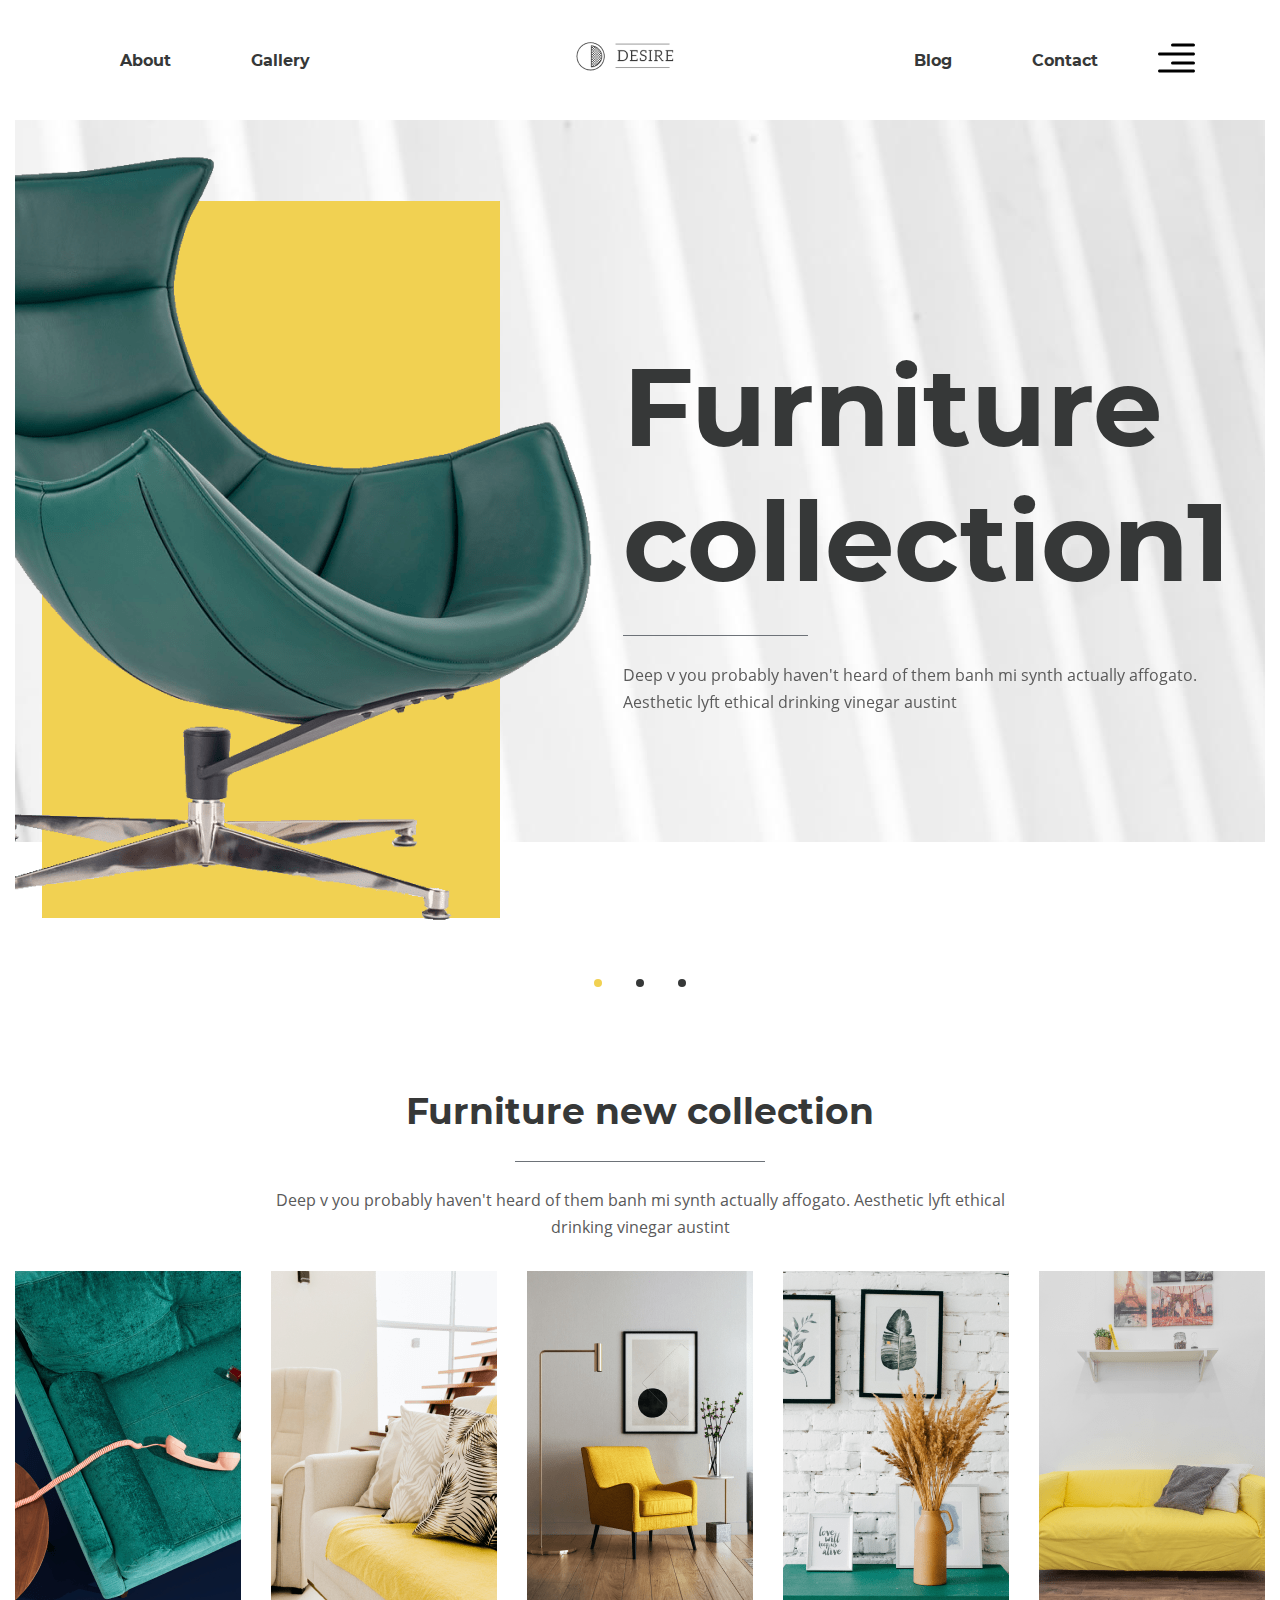
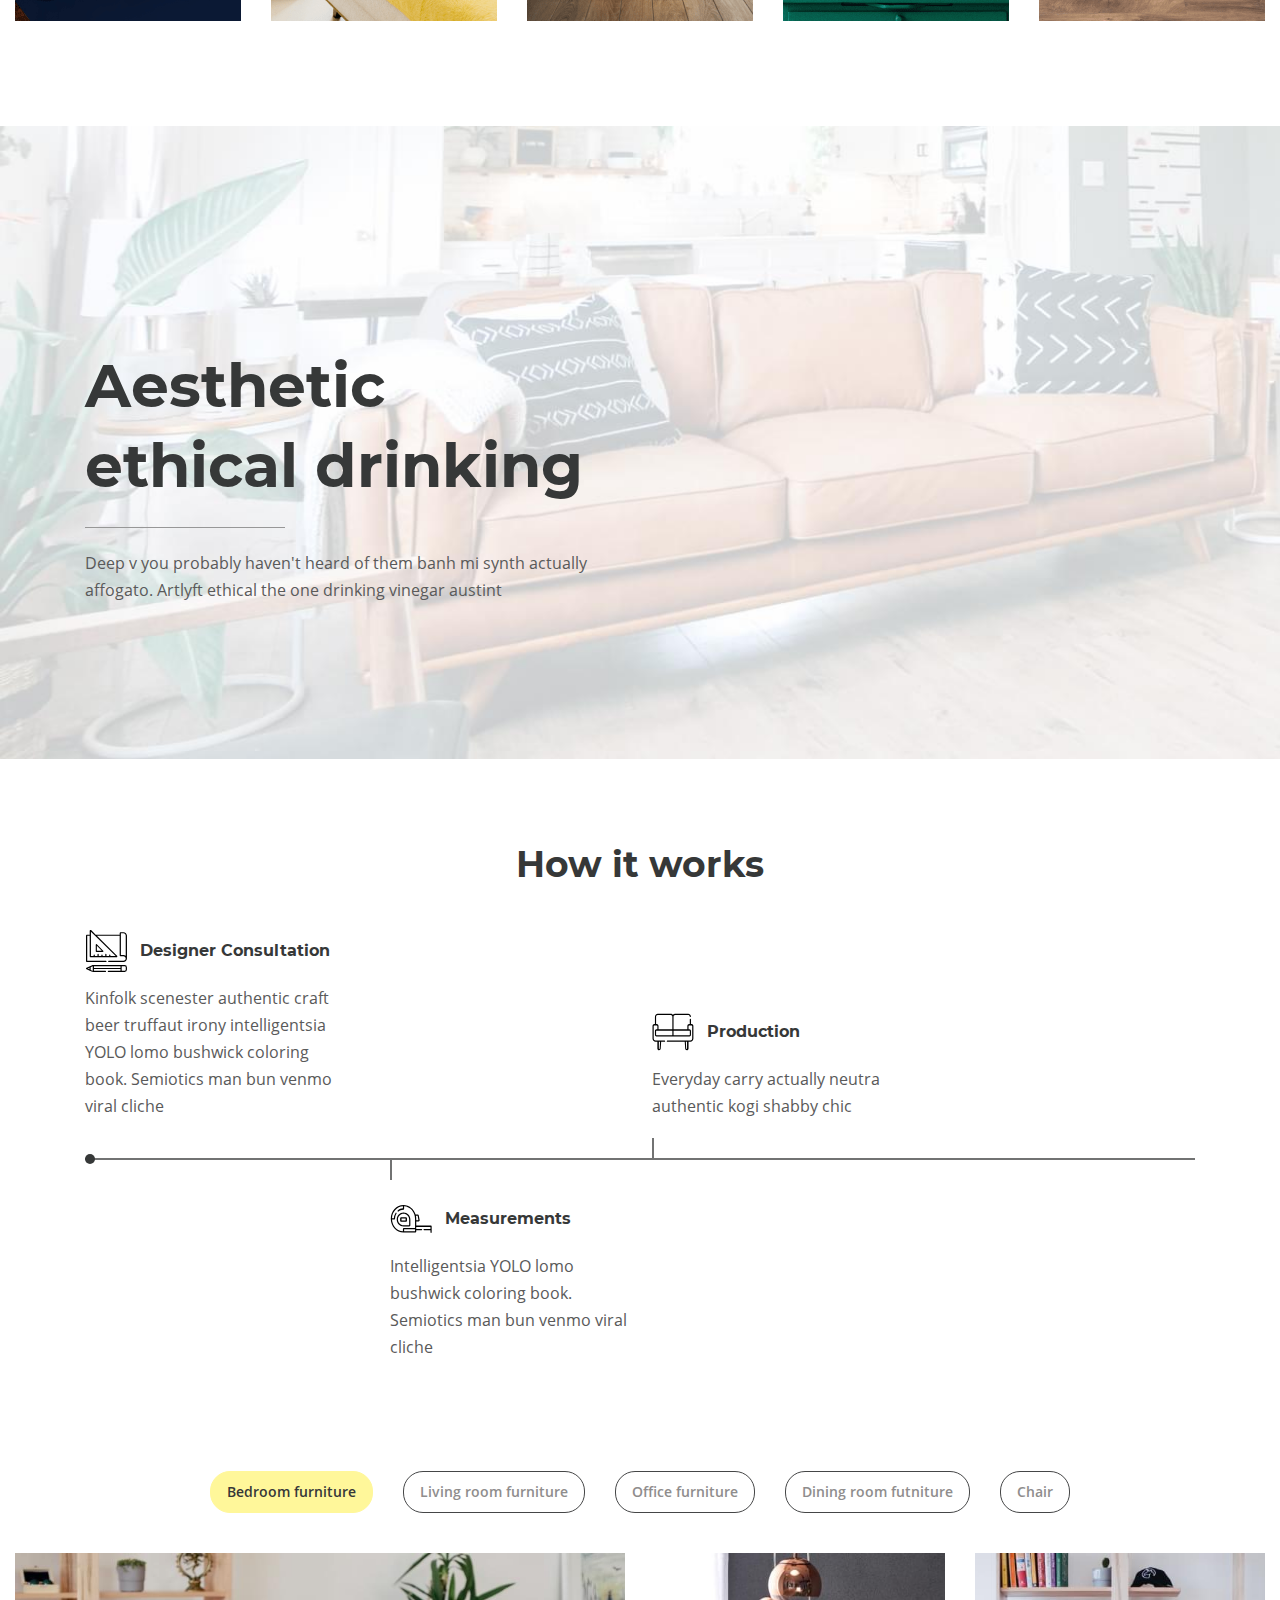
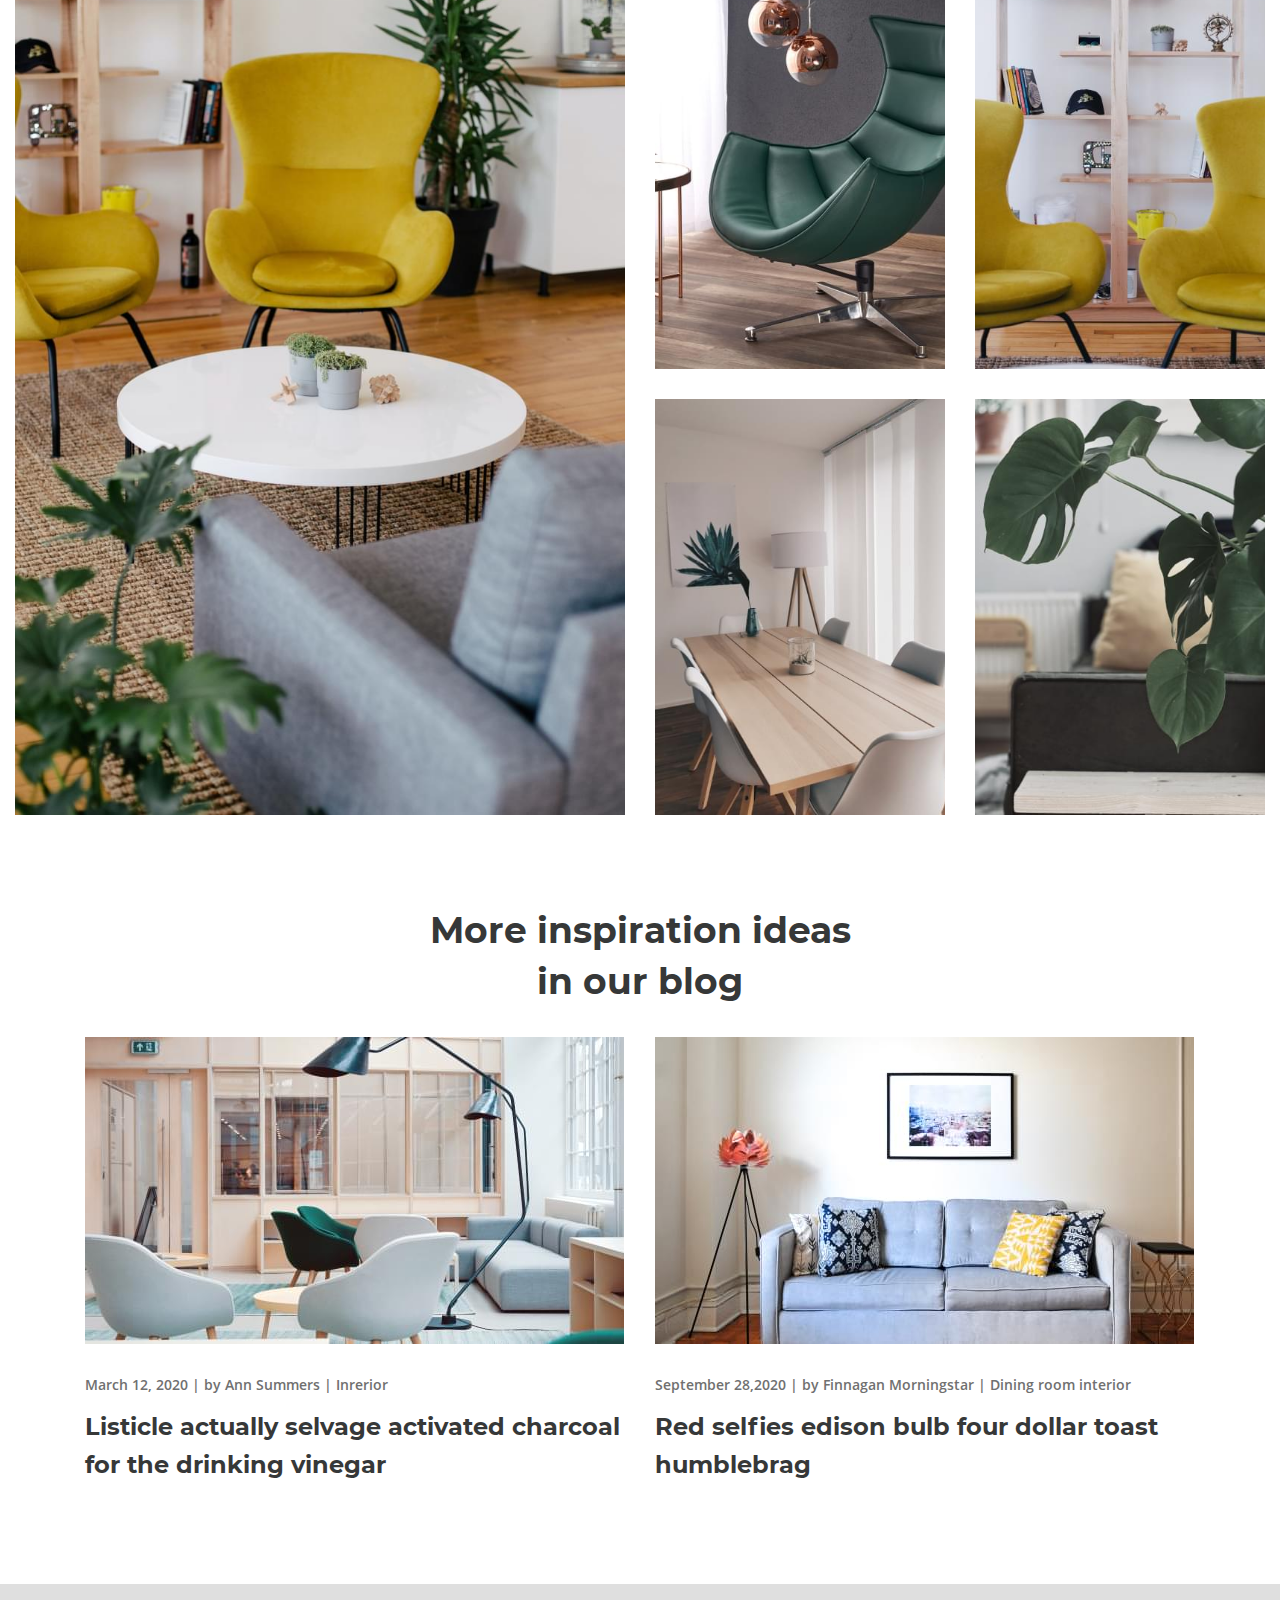
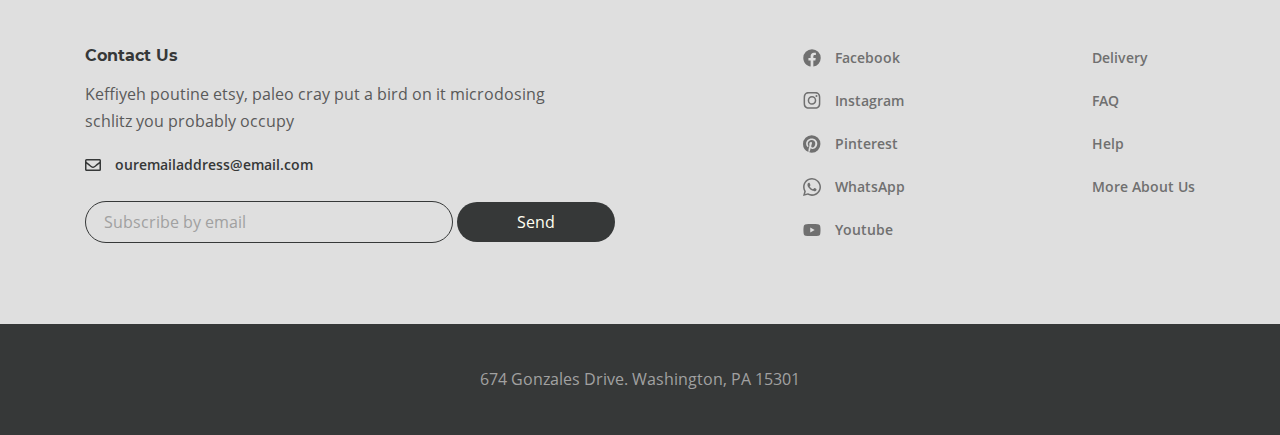
==== index.html @ 5bfe90fa "Add files via upload" ====
<!DOCTYPE html><html lang="ru"><head><meta charset="UTF-8"><meta name="viewport" content="width=device-width,initial-scale=1"><link rel="shortcut icon" href="img/favicon.ico" type="image/x-icon"><meta http-equiv="X-UA-Compatible" content="ie=edge"><meta name="theme-color" content="#111111"><title>Desire - авторская мебель</title><link rel="stylesheet" href="css/global.css"><link rel="stylesheet" href="css/vendor.css"><link rel="stylesheet" href="css/main.css"></head><body><div class="site-container"><header class="header"><div class="container header__container"><nav class="header__menu menu"><ul class="menu__list"><li class="menu__list-item"><a class="menu__list-link" data-page="about" href="/about.html">About</a></li><li class="menu__list-item"><a class="menu__list-link" data-page="gallery" href="/gallery.html">Gallery</a></li></ul></nav><a href="#" class="header__logo"><img src="img/logo.png" alt="Desire"></a><nav class="header__menu menu"><ul class="menu__list"><li class="menu__list-item"><a class="menu__list-link" data-page="blog" href="/blog.html">Blog</a></li><li class="menu__list-item"><a class="menu__list-link" data-page="contact" href="/contacts.html">Contact</a></li></ul></nav><button class="header__burger"><svg class="header__burger-icon"><use xlink:href="img/sprite.svg#burger-menu"></use></svg></button><div class="rightside-menu"><button class="rightside-menu__close"><svg class="rightside-menu__close-icon"><use xlink:href="img/sprite.svg#close"></use></svg></button><div class="rightside-menu__content"><a class="rightside-menu__logo" href="#"><img src="img/logo-big.png" alt="logo"></a><h4 class="rightside-menu__title">Furniture for life</h4><div class="rightside-menu__text">Sustainable hot chicken skateboard, dreamcatcher meggings actually squid. Slow-carb everyday carry +1 art party microdosing, put a bird on it brooklyn</div><img class="rightside-menu__img" src="img/rightside-img.jpg" alt="furniture img"></div></div></div></header><main class="main"><section class="hero"><div class="container-fluid hero__container"><div class="swiper-container hero__slider"><div class="swiper-wrapper hero__slider-wrapper"><div class="swiper-slide hero__slider-item"><img class="hero__slider-img" src="img/slider-img.png" alt="image"><div class="hero__slider-content"><h2 class="hero__slider-title">Furniture collection1</h2><p class="hero__slider-text">Deep v you probably haven't heard of them banh mi synth actually affogato. Aesthetic lyft ethical drinking vinegar austint</p></div></div><div class="swiper-slide hero__slider-item"><img class="hero__slider-img" src="img/slider-img.png" alt="image"><div class="hero__slider-content"><h2 class="hero__slider-title">Furniture collection2</h2><p class="hero__slider-text">Deep v you probably haven't heard of them banh mi synth actually affogato. Aesthetic lyft ethical drinking vinegar austint</p></div></div><div class="swiper-slide hero__slider-item"><img class="hero__slider-img" src="img/slider-img.png" alt="image"><div class="hero__slider-content"><h2 class="hero__slider-title">Furniture collection3</h2><p class="hero__slider-text">Deep v you probably haven't heard of them banh mi synth actually affogato. Aesthetic lyft ethical drinking vinegar austint</p></div></div></div><div class="swiper-pagination"></div></div></div></section><section class="collection"><div class="container-fluid collection__container"><h3 class="collection__title">Furniture new collection</h3><p class="collection__descr">Deep v you probably haven't heard of them banh mi synth actually affogato. Aesthetic lyft ethical drinking vinegar austint</p><div class="collection__feed feed"><a class="feed__item" href="#"><img class="feed__img" src="img/collection-1.png" alt=""><div class="feed__info"><h6 class="feed__info-title">Truffaut literally trust</h6><div class="feed__info-text">Living room furntiture | Chair</div></div></a><a class="feed__item" href="#"><img class="feed__img" src="img/collection-2.png" alt=""><div class="feed__info"><h6 class="feed__info-title">Truffaut literally trust</h6><div class="feed__info-text">Living room furntiture | Chair</div></div></a><a class="feed__item" href="#"><img class="feed__img" src="img/collection-3.png" alt=""><div class="feed__info"><h6 class="feed__info-title">Truffaut literally trust</h6><div class="feed__info-text">Living room furntiture | Chair</div></div></a><a class="feed__item" href="#"><img class="feed__img" src="img/collection-4.png" alt=""><div class="feed__info"><h6 class="feed__info-title">Truffaut literally trust</h6><div class="feed__info-text">Living room furntiture | Chair</div></div></a><a class="feed__item" href="#"><img class="feed__img" src="img/collection-5.png" alt=""><div class="feed__info"><h6 class="feed__info-title">Truffaut literally trust</h6><div class="feed__info-text">Living room furntiture | Chair</div></div></a></div></div></section><section class="cta"><div class="container cta-container"><h2 class="cta__title">Aesthetic ethical&nbsp;drinking</h2><p class="cta__text">Deep v you probably haven't heard of them banh mi synth actually affogato. Artlyft ethical the one drinking vinegar austint</p></div></section><section class="timeline"><div class="container timeline__container"><h3 class="timeline__title">How it works</h3><div class="timeline__items"><div class="timeline__items-box"><div class="timeline__item timeline__item--consultation"><svg class="timeline__item-icon"><use xlink:href="img/sprite.svg#timeline-icon-1"></use></svg><h6 class="timeline__item-title">Designer Consultation</h6><p class="timeline__item-text">Kinfolk scenester authentic craft beer truffaut irony intelligentsia YOLO lomo bushwick coloring book. Semiotics man bun venmo viral cliche</p></div><div class="timeline__item timeline__item--production"><svg class="timeline__item-icon"><use xlink:href="img/sprite.svg#timeline-icon-2"></use></svg><h6 class="timeline__item-title">Production</h6><p class="timeline__item-text">Everyday carry actually neutra authentic kogi shabby chic</p></div></div><div class="timeline__item timeline__item--measurements"><svg class="timeline__item-icon"><use xlink:href="img/sprite.svg#timeline-icon-3"></use></svg><h6 class="timeline__item-title">Measurements</h6><p class="timeline__item-text">Intelligentsia YOLO lomo bushwick coloring book. Semiotics man bun venmo viral cliche</p></div></div></div></section><div class="gallery"><div class="container-fluid gallery__container"><div class="gallery__buttons"><button class="gallery__button" data-filter=".category-bedroom">Bedroom furniture</button> <button class="gallery__button" data-filter=".category-living">Living room furniture</button> <button class="gallery__button" data-filter=".category-office">Office furniture</button> <button class="gallery__button" data-filter=".category-dining">Dining room futniture</button> <button class="gallery__button" data-filter=".category-chair">Chair</button></div><div class="gallery__wrapper"><div class="gallery__category mix category-bedroom"><a href="#" class="gallery__item"><img src="img/gallery1.jpg" alt=""> </a><a href="#" class="gallery__item"><img src="img/gallery2.jpg" alt=""> </a><a href="#" class="gallery__item"><img src="img/gallery3.jpg" alt=""> </a><a href="#" class="gallery__item"><img src="img/gallery4.jpg" alt=""> </a><a href="#" class="gallery__item"><img src="img/gallery5.jpg" alt=""></a></div><div class="gallery__category mix category-living"><a href="#" class="gallery__item"><img src="img/gallery1.jpg" alt=""> </a><a href="#" class="gallery__item"><img src="img/gallery2.jpg" alt=""> </a><a href="#" class="gallery__item"><img src="img/gallery3.jpg" alt=""> </a><a href="#" class="gallery__item"><img src="img/gallery4.jpg" alt=""> </a><a href="#" class="gallery__item"><img src="img/gallery5.jpg" alt=""></a></div><div class="gallery__category mix category-office"><a href="#" class="gallery__item"><img src="img/gallery1.jpg" alt=""> </a><a href="#" class="gallery__item"><img src="img/gallery2.jpg" alt=""> </a><a href="#" class="gallery__item"><img src="img/gallery3.jpg" alt=""> </a><a href="#" class="gallery__item"><img src="img/gallery4.jpg" alt=""> </a><a href="#" class="gallery__item"><img src="img/gallery5.jpg" alt=""></a></div><div class="gallery__category mix category-dining"><a href="#" class="gallery__item"><img src="img/gallery1.jpg" alt=""> </a><a href="#" class="gallery__item"><img src="img/gallery2.jpg" alt=""> </a><a href="#" class="gallery__item"><img src="img/gallery3.jpg" alt=""> </a><a href="#" class="gallery__item"><img src="img/gallery4.jpg" alt=""> </a><a href="#" class="gallery__item"><img src="img/gallery5.jpg" alt=""></a></div><div class="gallery__category mix category-chair"><a href="#" class="gallery__item"><img src="img/gallery1.jpg" alt=""> </a><a href="#" class="gallery__item"><img src="img/gallery2.jpg" alt=""> </a><a href="#" class="gallery__item"><img src="img/gallery3.jpg" alt=""> </a><a href="#" class="gallery__item"><img src="img/gallery4.jpg" alt=""> </a><a href="#" class="gallery__item"><img src="img/gallery5.jpg" alt=""></a></div></div></div></div><section class="mini-blog"><div class="container mini-blog__container"><h3 class="mini-blog__title">More inspiration ideas in our blog</h3><div class="mini-blog__items"><div class="mini-blog__item"><a class="mini-blog__img-link" href="#"><img class="mini-blog__img" src="img/blog-1.jpg" alt="blog img"></a><div class="mini-blog__links"><span class="mini-blog__date">March 12, 2020</span> | <a href="#" class="mini-blog__author">by Ann Summers</a> | <a href="#" class="mini-blog__theme">Inrerior</a></div><a href="" class="mini-blog__item-link"><h4 class="mini-blog__item-title">Listicle actually selvage activated charcoal for the drinking vinegar</h4></a></div><div class="mini-blog__item"><a class="mini-blog__img-link" href="#"><img class="mini-blog__img" src="img/blog-2.jpg" alt="blog img"></a><div class="mini-blog__links"><span class="mini-blog__date">September 28,2020</span> | <a href="#" class="mini-blog__author">by Finnagan Morningstar</a> | <a href="#" class="mini-blog__theme">Dining room interior</a></div><a href="" class="mini-blog__item-link"><h4 class="mini-blog__item-title">Red selfies edison bulb four dollar toast humblebrag</h4></a></div></div></div></section></main><footer class="footer"><div class="container footer__container"><div class="footer__content"><div class="footer__info"><h6 class="footer__info-title">Contact Us</h6><div class="footer__info-text">Keffiyeh poutine etsy, paleo cray put a bird on it microdosing schlitz you probably occupy</div><a class="footer__info-email" href="mailto:ouremailaddress@email.com"><svg class="footer__info-email-icon"><use xlink:href="img/sprite.svg#email-icon"></use></svg> ouremailaddress@email.com</a><form class="footer__form"><input class="footer__form-input" type="email" placeholder="Subscribe by email"> <button class="footer__form-button" type="submit">Send</button></form></div><ul class="footer__social"><li class="footer__social-item"><svg class="footer__social-icon"><use xlink:href="img/sprite.svg#facebook-icon"></use></svg> <a class="footer__social-link" href="#">Facebook</a></li><li class="footer__social-item"><svg class="footer__social-icon"><use xlink:href="img/sprite.svg#instagram-icon"></use></svg> <a class="footer__social-link" href="#">Instagram</a></li><li class="footer__social-item"><svg class="footer__social-icon"><use xlink:href="img/sprite.svg#pinterest-icon"></use></svg> <a class="footer__social-link" href="#">Pinterest</a></li><li class="footer__social-item"><svg class="footer__social-icon"><use xlink:href="img/sprite.svg#whatsapp-icon"></use></svg> <a class="footer__social-link" href="#">WhatsApp</a></li><li class="footer__social-item"><svg class="footer__social-icon"><use xlink:href="img/sprite.svg#youtube-icon"></use></svg> <a class="footer__social-link" href="#">Youtube</a></li></ul><nav class="footer__menu"><ul class="footer__menu-list"><li class="footer__menu-item"><a class="footer__menu-link" href="#">Delivery</a></li><li class="footer__menu-item"><a class="footer__menu-link" href="#">FAQ</a></li><li class="footer__menu-item"><a class="footer__menu-link" href="#">Help</a></li><li class="footer__menu-item"><a class="footer__menu-link" href="#">More About Us</a></li></ul></nav></div></div><div class="footer__copyright">674 Gonzales Drive. Washington, PA 15301</div></footer><div class="modal"><div class="modal__container" role="dialog" aria-modal="true" data-graph-target="first"><button class="btn-reset modal__close" aria-label="Закрыть модальное окно"></button><div class="modal-content"><iframe class="modal-video" width="100%" height="500" src="" title="YouTube video player" frameborder="0" allow="accelerometer; autoplay; clipboard-write; encrypted-media; gyroscope; picture-in-picture" allowfullscreen></iframe></div></div></div></div><script src="js/vendor.js"></script><script src="js/main.js"></script></body></html>
---- css/global.css ----
:root{--color-black:#000;--color-white:#fff;--color-gray:#707070;--color-monsoon:#8f8d8d;--color-heading:#363838;--color-text:#5a5a5a;--color-accent:#f1d152;--color-witch-haze:#fff79a;--color-alto:#dfdfdf80;--font-family-title:"Montserrat",sans-serif;--font-family-main:"OpenSans",sans-serif;--font-title:700 36px/51px var(--font-family-title);--font-semi-title:700 24px/38px var(--font-family-title);--font-small-label:700 16px/23px var(--font-family-title);--font-paragraph:400 16px/27px var(--font-family-main);--font-small:600 14px/28px var(--font-family-main);--font-collection:700 20px var(--font-family-title)}.custom-checkbox__field:checked+.custom-checkbox__content::after{opacity:1}.custom-checkbox__field:focus+.custom-checkbox__content::before{outline:red solid 2px;outline-offset:2px}.custom-checkbox__field:disabled+.custom-checkbox__content{opacity:.4;pointer-events:none}@font-face{src:url(../fonts/MontserratBold.woff2) format("woff2");font-family:Montserrat;font-weight:700;font-style:normal;font-display:swap}@font-face{src:url(../fonts/OpenSansRegular.woff2) format("woff2");font-family:OpenSans;font-weight:400;font-style:normal;font-display:swap}@font-face{src:url(../fonts/OpenSansSemiBold.woff2) format("woff2");font-family:OpenSans;font-weight:600;font-style:normal;font-display:swap}html{box-sizing:border-box}*,::after,::before{box-sizing:inherit}body{margin:0;font-family:OpenSans,sans-serif;font-weight:400;font-size:16px;line-height:27px;color:var(--color-text);background-color:var(--color-white)}img{max-width:100%}a{text-decoration:none}p{margin:0}ul{list-style:none;margin:0;padding:0}.is-outer{position:relative!important;left:-9999px!important}.site-container{overflow:hidden}.is-hidden{display:none!important}.for-mobile{display:none}@media (max-width:768px){.for-mobile{display:block}}.error{border:2px solid #ff4019!important}.btn-reset{border:none;background:0 0;cursor:pointer}.container{margin:0 auto;padding:0 15px;max-width:1140px}.container-fluid{margin:0 auto;padding:0 15px;max-width:1920px}.js-focus-visible :focus:not(.focus-visible){outline:0}
---- css/main.css ----
.header__container{display:flex;align-items:center;justify-content:space-between;height:120px}.header__logo{margin:0 auto}.header__burger{border:none;padding:0;background-color:transparent;cursor:pointer}.header__burger-icon{width:37px;height:30px}.menu{padding-right:60px;padding-left:35px}.menu__list{display:flex;font:var(--font-small-label);color:var(--color-heading)}.menu__list-link{position:relative;color:inherit;transition:color .5s}.menu__list-link:hover{color:var(--color-accent)}.menu__list-link--active{padding-bottom:6px}.menu__list-link--active::after{content:"";position:absolute;left:0;bottom:0;border-radius:1px;width:100%;height:2px;background-color:var(--color-heading)}.menu__list-item+.menu__list-item{padding-left:80px}.hero__slider-item{display:flex;align-items:center;justify-content:center}.hero__slider-title{position:relative;margin:0 0 26px;padding-bottom:26px;font:700 110px/135px var(--font-family-title);color:var(--color-heading)}.hero__slider-title::after{content:"";position:absolute;left:0;bottom:0;width:185px;height:1px;background-color:#6d7278}.hero__slider-img{margin-left:-15%}.hero__slider-text{margin:0;font:var(--font-paragraph);color:var(--color-text)}.hero__slider-content{margin-left:25px;max-width:575px}.hero__slider-wrapper{position:relative;padding-bottom:70px}.hero__slider-wrapper::after{content:"";position:absolute;top:0;z-index:-1;width:100%;height:722px;background-image:url(../img/main-slider-bg.jpg)}.hero__slider-bullets{width:8px;height:8px;background:var(--color-heading);opacity:1}.hero__slider-bullets:not(:last-child){margin-right:30px!important}.swiper-pagination-bullet-active{background:var(--color-accent)}.collection{padding:45px 0 105px;text-align:center}.collection__title{position:relative;margin-bottom:25px;padding-bottom:25px;font:var(--font-title);color:var(--color-heading)}.collection__title::after{content:"";position:absolute;left:0;right:0;bottom:0;margin:0 auto;width:250px;height:1px;background-color:#6d7278}.collection__descr{margin:0 auto 30px;max-width:730px;color:var(--color-text)}.cta{padding:170px 0 155px;min-height:600px;background-image:url(../img/cta-bg.jpg);background-size:cover;background-repeat:no-repeat}.cta__title{position:relative;margin-bottom:22px;padding-bottom:22px;max-width:540px;font:700 60px/80px var(--font-family-title);color:var(--color-heading)}.cta__title::after{content:"";position:absolute;left:0;right:0;bottom:0;margin:0;width:200px;height:1px;background-color:#979797}.cta__text{max-width:540px;color:var(--color-text)}.timeline{padding:80px 0 30px}.timeline__title{margin:0 0 40px;font:var(--font-title);text-align:center;color:var(--color-heading)}.timeline__items-box{position:relative;display:flex;align-items:flex-end;border-bottom:2px solid rgba(54,56,56,.7)}.timeline__items-box::before{content:"";position:absolute;left:0;bottom:-6px;border-radius:50%;width:10px;height:10px;background-color:var(--color-heading)}.timeline__item-icon{margin-right:13px;width:42px;height:42px}.timeline__item{position:relative;display:flex;flex-wrap:wrap;align-items:center;max-width:250px}.timeline__item--production{margin-left:317px}.timeline__item--production::after{content:"";position:absolute;left:0;bottom:0;width:2px;height:20px;background-color:rgba(54,56,56,.7)}.timeline__item--consultation,.timeline__item--production{padding-bottom:38px}.timeline__item--measurements{margin-left:305px;padding-top:38px}.timeline__item--measurements::before{content:"";position:absolute;left:0;top:0;width:2px;height:20px;background-color:rgba(54,56,56,.7)}.timeline__item-title{margin:0;font:var(--font-small-label);color:var(--color-heading)}.timeline__item-text{margin:13px 0 0}.gallery{padding:80px 0 90px}.gallery__buttons{margin-bottom:40px;text-align:center}.gallery__button{margin:0 13px;border:1px solid #454647;border-radius:20px;padding:6px 16px;font:var(--font-small);color:var(--color-monsoon);background-color:transparent;cursor:pointer}.gallery__category{display:grid;grid-template-columns:repeat(4,1fr);grid-template-rows:repeat(2,1fr);gap:30px}.gallery__item img{display:block;width:100%;height:100%;max-height:1150px;-o-object-fit:cover;object-fit:cover}.gallery__category .gallery__item:first-child{grid-column:span 2;grid-row:span 2}.mixitup-control-active{border-color:var(--color-witch-haze);color:var(--color-heading);background-color:var(--color-witch-haze)}.mini-blog{padding-bottom:100px}.mini-blog__title{margin:0 auto 30px;max-width:430px;font:var(--font-title);text-align:center;color:var(--color-heading)}.mini-blog__items{display:grid;grid-template-columns:1fr 1fr;gap:30px}.mini-blog__img-link{display:inline-block;margin-bottom:19px}.mini-blog__links{margin-bottom:9px;font:var(--font-small);color:var(--color-gray)}.mini-blog__item-title{margin:0;font:var(--font-semi-title);color:var(--color-heading)}.mini-blog__author,.mini-blog__date,.mini-blog__theme{color:inherit}.footer{background-color:#dfdfdf}.footer__info{max-width:540px}.footer__info-title{margin:0 0 14px;font:var(--font-small-label);color:var(--color-heading)}.footer__info-text{margin-bottom:16px;max-width:475px;font:var(--font-paragraph);color:var(--color-text)}.footer__info-email{display:flex;align-items:center;margin-bottom:22px;font:var(--font-small);color:var(--color-heading)}.footer__info-email-icon{margin-right:14px;width:16px;height:16px}.footer__form-input{border:1px solid var(--color-heading);border-radius:21px;padding:6px 10px 6px 18px;width:368px;line-height:28px;background-color:transparent}.footer__form-input::-moz-placeholder{font:var(--font-paragraph);color:#a1a1a1}.footer__form-input:-ms-input-placeholder{font:var(--font-paragraph);color:#a1a1a1}.footer__form-input::placeholder{font:var(--font-paragraph);color:#a1a1a1}.footer__form-button{border:none;border-radius:21px;padding:6px 60px;line-height:28px;color:ivory;background-color:var(--color-heading);cursor:pointer}.footer__menu-list,.footer__social{margin:0}.footer__social-item{display:flex;align-items:center}.footer__social-item:not(:last-child){margin-bottom:15px}.footer__social-icon{margin-right:14px;width:18px;height:18px}.footer__social-link{font:var(--font-small);color:var(--color-gray);transition:color .5s}.footer__social-link:hover{color:var(--color-accent)}.footer__menu-item{margin-bottom:15px}.footer__menu-link{font:var(--font-small);color:var(--color-gray);transition:color .5s}.footer__menu-link:hover{color:var(--color-accent)}.footer__content{display:flex;justify-content:space-between;padding:60px 0 80px}.footer__copyright{display:flex;align-items:center;justify-content:center;padding:42px 15px;font:var(--font-paragraph);color:#a1a1a1;background-color:var(--color-heading)}.rightside-menu{--animation-duration:800ms;position:absolute;right:0;top:0;bottom:0;z-index:5;display:none;padding:40px;width:100%;height:100vh;max-width:694px;background-color:var(--color-white);opacity:0;transform:translateX(100%)}.rightside-menu__close{margin-bottom:60px;border:none;padding:0;background-color:transparent;cursor:pointer}.rightside-menu__close-icon{width:26px;height:26px}.rightside-menu__content{display:flex;flex-direction:column;align-items:center;margin:0 auto;max-width:485px}.rightside-menu__logo{margin-bottom:40px}.rightside-menu__title{position:relative;margin:0 0 17px;padding-bottom:17px;font:var(--font-title);color:var(--color-heading)}.rightside-menu__title::after{content:"";position:absolute;left:0;right:0;bottom:0;margin:0 auto;height:1px;max-width:252px;background-color:#6d7278}.rightside-menu__text{margin-bottom:75px}.rightside-menu__img{max-width:485px}.rightside-menu--active{display:block;-webkit-animation:fadeIn var(--animation-duration) ease-in-out forwards;animation:fadeIn var(--animation-duration) ease-in-out forwards}.rightside-menu--fadeOut{-webkit-animation:fadeOut var(--animation-duration) ease-out;animation:fadeOut var(--animation-duration) ease-out}@-webkit-keyframes fadeIn{0%{opacity:0;transform:translateX(100%)}100%{opacity:1;transform:translateX(0)}}@keyframes fadeIn{0%{opacity:0;transform:translateX(100%)}100%{opacity:1;transform:translateX(0)}}@-webkit-keyframes fadeOut{0%{opacity:1;transform:translateX(0)}100%{opacity:0;transform:translateX(100%)}}@keyframes fadeOut{0%{opacity:1;transform:translateX(0)}100%{opacity:0;transform:translateX(100%)}}.feed{display:grid;grid-template-columns:repeat(5,1fr);gap:30px}.feed__item{position:relative}.feed__item:hover .feed__info{opacity:1}.feed__img{display:block;min-height:350px;-o-object-fit:cover;object-fit:cover}.feed__info{position:absolute;left:0;right:0;top:0;bottom:0;display:flex;flex-direction:column;align-items:center;justify-content:center;padding:10px;background-color:rgba(255,255,255,.7);opacity:0;transition:opacity .5s}.feed__info-title{position:relative;margin-bottom:19px;padding-bottom:19px;font:var(--font-collection);color:var(--color-heading)}.feed__info-title::after{content:"";position:absolute;left:0;right:0;bottom:0;margin:0 auto;width:200px;height:1px;background-color:#6d7278}.feed__info-text{font:var(--font-small);color:var(--color-gray)}.breadcrumbs{position:relative;padding:13px 14px;background-color:var(--color-alto)}.breadcrumbs__link{font:var(--font-small);color:var(--color-text)}.breadcrumbs__list{display:flex;margin:0}.breadcrumbs__list-item:not(:last-child)::after{content:"/";margin-right:4px;margin-left:-4px}.about__prev{margin-top:-53px;padding:160px 0;text-align:center;background-image:url(../img/about-bg.jpg);background-position:top center;background-size:cover;background-repeat:no-repeat}.about__prev-title{margin:0;font:700 60px/80px var(--font-family-title);color:var(--color-heading)}.about__content{padding:130px 0 40px}.about__title{position:relative;margin:0 0 22px;padding-bottom:22px;max-width:830px;font:var(--font-title);color:var(--color-heading)}.about__title::after{content:"";position:absolute;left:0;bottom:0;width:200px;height:1px;background-color:#6d7278}.about__text{padding-left:284px}.about__text p{margin:0 0 30px}.about__popup{display:flex;align-items:center;justify-content:center;min-height:414px;background-image:url(../img/popup-bg.jpg);background-position:top center;background-size:cover;background-repeat:no-repeat}.about__popup-play{border:none;padding:10px;background:0 0;cursor:pointer}.about__popup-btn{pointer-events:none}.partners{padding:16px 0 60px}.partners__items{display:grid;align-items:center;justify-items:center;grid-template-columns:repeat(5,1fr)}.about__collection{padding-bottom:70px}.progress{position:relative;padding-top:100px}.progress::after{content:"";position:absolute;left:0;right:0;bottom:0;z-index:-1;height:414px;background-image:url(../img/progress-bg.jpg)}.progress__inner{display:flex;align-items:center;justify-content:center;padding-bottom:45px}.progress__content{max-width:825px}.progress__image{margin-right:78px;margin-left:-230px}.progress__title{position:relative;margin:0 0 24px;padding-bottom:16px;font:var(--font-title);color:var(--color-heading)}.progress__title::after{content:"";position:absolute;left:0;bottom:0;width:200px;height:2px;background-color:#6d7278}.progress__text{margin:0 0 30px}.progress__item{margin-bottom:33px;font:var(--font-small-label);color:var(--color-heading)}.progress__item-content{display:flex;justify-content:space-between;border-bottom:2px solid #fff;border-radius:4px;padding-bottom:14px}.progress__line{margin-top:-2px;border-radius:4px;height:2px;background-color:var(--color-heading)}.gallery.gallery-page .gallery__item img{max-height:1163px}.gallery.gallery-page .gallery__item:nth-child(8){grid-column:span 2;grid-row:span 2}.map{margin-top:-53px;margin-bottom:50px}.contact{padding-bottom:100px}.contact__title{position:relative;margin-bottom:40px;padding-bottom:35px;font:var(--font-title);color:var(--color-heading)}.contact__title::after{content:"";position:absolute;left:0;bottom:0;width:200px;height:2px;background-color:#6d7278}.contact__wrapper{padding-left:284px}.contact__social{display:flex;margin-bottom:19px}.contact__social-item{margin-right:36px}.contact__social-icon{width:28px;height:18px}.contact__text{margin-bottom:10px;color:#a1a1a1}.contact__email{display:flex;align-items:center;margin-bottom:24px;font:var(--font-small);color:var(--color-heading)}.contact__email-icon{margin-right:14px;width:16px;height:16px}.contact__form{display:flex;flex-wrap:wrap;justify-content:space-between}.contact__form-input{margin-bottom:13px;border:1px solid #dfdfdf;border-radius:20px;padding:6px 17px;width:48%}.contact__form-input::-moz-placeholder{font:var(--font-paragraph);color:#a1a1a1}.contact__form-input:-ms-input-placeholder{font:var(--font-paragraph);color:#a1a1a1}.contact__form-input::placeholder{font:var(--font-paragraph);color:#a1a1a1}.contact__form-area{margin-bottom:20px;border:1px solid #dfdfdf;border-radius:24px;padding:14px 17px;width:100%;min-height:125px;resize:none}.contact__form-area::-moz-placeholder{font:var(--font-paragraph);color:#a1a1a1}.contact__form-area:-ms-input-placeholder{font:var(--font-paragraph);color:#a1a1a1}.contact__form-area::placeholder{font:var(--font-paragraph);color:#a1a1a1}.contact__form-button{display:inline-block;border:none;border-radius:21px;padding:6px 60px;font-weight:600;line-height:28px;color:ivory;background-color:var(--color-heading);cursor:pointer}.contact-slider{display:flex;justify-content:space-between;padding-bottom:102px}.contact-slider__link{position:relative}.contact-slider__link:hover .contact-slider__title{opacity:1}.contact-slider__img{width:170px;height:170px;-o-object-fit:cover;object-fit:cover}.contact-slider__title{position:absolute;left:0;right:0;top:0;bottom:0;display:flex;align-items:center;justify-content:center;font:var(--font-small-label);text-align:center;color:var(--color-heading);background-color:rgba(255,255,255,.6);opacity:0;transition:opacity .5s}.contact__city,.contact__phone,.contact__street{color:#5a5a5a}.contact__city{margin-bottom:16px}.blog{padding:60px 0 100px}.blog__inner{display:flex;justify-content:space-between}.blog__cover-img{display:block;max-width:730px}.blog__info{padding:25px 0 10px;font:var(--font-small);color:#707070}.blog__info a{color:inherit}.blog__cover-title{margin:0 0 6px;font:var(--font-semi-title);color:var(--color-heading)}.blog__content{max-width:730px}.blog__content article{margin-bottom:80px}.excerpt__blockquote{margin:80px 0 50px;padding:55px 65px;font-weight:300;font-style:italic;font-size:24px;line-height:38px;text-align:center;background:rgba(223,223,223,.5)}.excerpt__blockquote-author{position:relative;margin-top:23px;padding-top:23px;font:var(--font-small-label);font-style:normal;color:rgba(54,56,56,.9033)}.excerpt__blockquote-author::before{content:"";position:absolute;left:0;right:0;top:0;margin:0 auto;border-radius:1px;width:200px;height:1px;background-color:#6d7278}.video-post__box{position:relative}.video-post__popup-play{position:absolute;left:50%;top:50%;transform:translate(-50%,-50%);cursor:pointer}.slider-post__box{position:relative}.slider-post__image{display:block}.slider-post .slider-post__box-arrow{position:absolute;top:50%;z-index:10;padding:16px;line-height:0;transform:translateY(-50%);cursor:pointer}.slider-post .slider-post__box-arrow-icon{width:10px;height:17px}.slider-post .slider-post__box-arrow--prev{left:0;transform:rotate(180deg) translateY(50%)}.slider-post .slider-post__box-arrow--next{right:0}.pagination{display:flex;align-items:center;justify-content:center}.pagination__list{display:flex}.pagination__arrow,.pagination__list-item{margin:0 6px}.pagination__arrow-icon{width:6px;height:12px;line-height:0}.pagination__arrow--left{transform:rotate(180deg)}.pagination__arrow--disabled{opacity:0;pointer-events:none}.pagination__list-num{font:var(--font-small);color:var(--color-gray)}.pagination__list-num--active{color:var(--color-heading)}.aside{margin-left:30px;width:350px}.aside__title{margin:0 0 15px;font:var(--font-small-label)}.aside__search{position:relative;margin-bottom:40px}.aside__search-input{display:block;border:1px solid rgba(56,54,54,.7);border-radius:20px;padding:6px 45px 6px 18px;width:100%}.aside__search-input::-moz-placeholder{font-family:OpenSans,sans-serif;font-weight:400;font-size:14px;line-height:28px;color:#a1a1a1}.aside__search-input:-ms-input-placeholder{font-family:OpenSans,sans-serif;font-weight:400;font-size:14px;line-height:28px;color:#a1a1a1}.aside__search-input::placeholder{font-family:OpenSans,sans-serif;font-weight:400;font-size:14px;line-height:28px;color:#a1a1a1}.aside__search-button{position:absolute;right:10px;top:6px;border:none;background-color:transparent;cursor:pointer}.aside__search-icon{width:17px;height:17px}.aside__category{margin-bottom:36px}.aside__category-item{margin-bottom:12px;font:var(--font-paragraph);color:var(--color-text)}.aside__category-link{color:inherit}.aside__recent{margin-bottom:40px}.aside__recent-post{margin-bottom:12px}.aside__recent-post-title{display:block;color:inherit}.aside__recent-post-author,.aside__recent-post-date{font-size:14px;color:#a1a1a1}.aside__tags{margin-bottom:50px}.aside__tags-item{display:inline-block;margin-right:10px;margin-bottom:10px;border:1px solid rgba(69,70,71,.5);border-radius:14px;padding:0 16px;font:var(--font-small);color:#8f8d8d}.aside__social{display:flex}.aside__social-item:not(:last-child){margin-right:20px}.aside__social-icon{width:18px;height:18px}.post-single__text p{margin:0 0 40px;font:var(--font-paragraph);color:var(--color-text)}.post-single__text blockquote{margin-bottom:30px;padding:0 40px;font-family:var(--font-family-main);font-weight:300;font-style:italic;font-size:24px;line-height:38px;color:var(--color-heading)}.post-single__text .excerpt__blockquote-author::before{margin-right:auto;margin-left:0}.post-single__title{margin:0 0 6px;font-family:var(--font-family-title);font-size:20px;line-height:31px;color:#363838}.post-single__tags{margin-bottom:30px}.post-single__tags-link{display:inline-block;margin-right:23px;margin-bottom:10px;border:1px solid rgba(69,70,71,.5);border-radius:14px;padding:0 16px;font-family:var(--font-family-main);font-weight:600;font-size:14px;line-height:28px;color:#8f8d8d}.post-single__changer{display:flex;justify-content:space-between;margin-bottom:35px;border-top:1px solid #dfdfdf;border-bottom:1px solid #dfdfdf;padding:40px 0 30px}.post-single__changer-link{position:relative;width:280px;font-weight:600;font-size:14px;color:#707070}.post-single__changer-link::before{content:"";position:absolute;top:50%;width:12px;height:23px;background-image:url(../img/post-single__arrow.svg);background-size:cover;background-repeat:no-repeat;transform:translateY(-50%)}.post-single__changer-link--prev{padding-left:44px}.post-single__changer-link--prev::before{left:0}.post-single__changer-link--next{padding-right:44px;text-align:right}.post-single__changer-link--next::before{right:0;transform:translateY(-50%) scale(-1,1)}.post-single__comments-title{margin-bottom:15px}.post-single__comments-item{display:flex;align-items:start;justify-content:space-between;margin-bottom:40px}.post-single__comments-avatar{margin-right:13px;border-radius:50%;width:64px;height:64px;-o-object-fit:cover;object-fit:cover}.post-single__comments-reply{margin-left:5px;border:none;padding:0;font-weight:600;font-size:14px;color:#707070;background-color:transparent;cursor:pointer}.post-single__comments-name{font:var(--font-small-label);color:var(--color-heading)}.post-single__comments-date{margin-bottom:10px;font-size:14px;line-height:28px;color:#a1a1a1}.post-single__form{display:flex;flex-wrap:wrap;justify-content:space-between}.post-single__form-title{margin-bottom:25px}.post-single__form-textarea{margin-bottom:12px;border:1px solid #dfdfdf;border-radius:24px;padding:14px 17px;width:100%;min-height:125px;resize:none}.post-single__form-textarea::-moz-placeholder{font:var(--font-paragraph);color:#a1a1a1}.post-single__form-textarea:-ms-input-placeholder{font:var(--font-paragraph);color:#a1a1a1}.post-single__form-textarea::placeholder{font:var(--font-paragraph);color:#a1a1a1}.post-single__form-input{margin-bottom:20px;border:1px solid #dfdfdf;border-radius:20px;padding:6px 17px;width:48%}.post-single__form-input::-moz-placeholder{font:var(--font-paragraph);color:#a1a1a1}.post-single__form-input:-ms-input-placeholder{font:var(--font-paragraph);color:#a1a1a1}.post-single__form-input::placeholder{font:var(--font-paragraph);color:#a1a1a1}.post-single__form-button{display:inline-block;border:none;border-radius:21px;padding:6px 60px;font-weight:600;line-height:28px;color:ivory;background-color:var(--color-heading);cursor:pointer}.post-single__form-label{margin-bottom:20px;width:100%;font-size:14px;color:#a1a1a1}
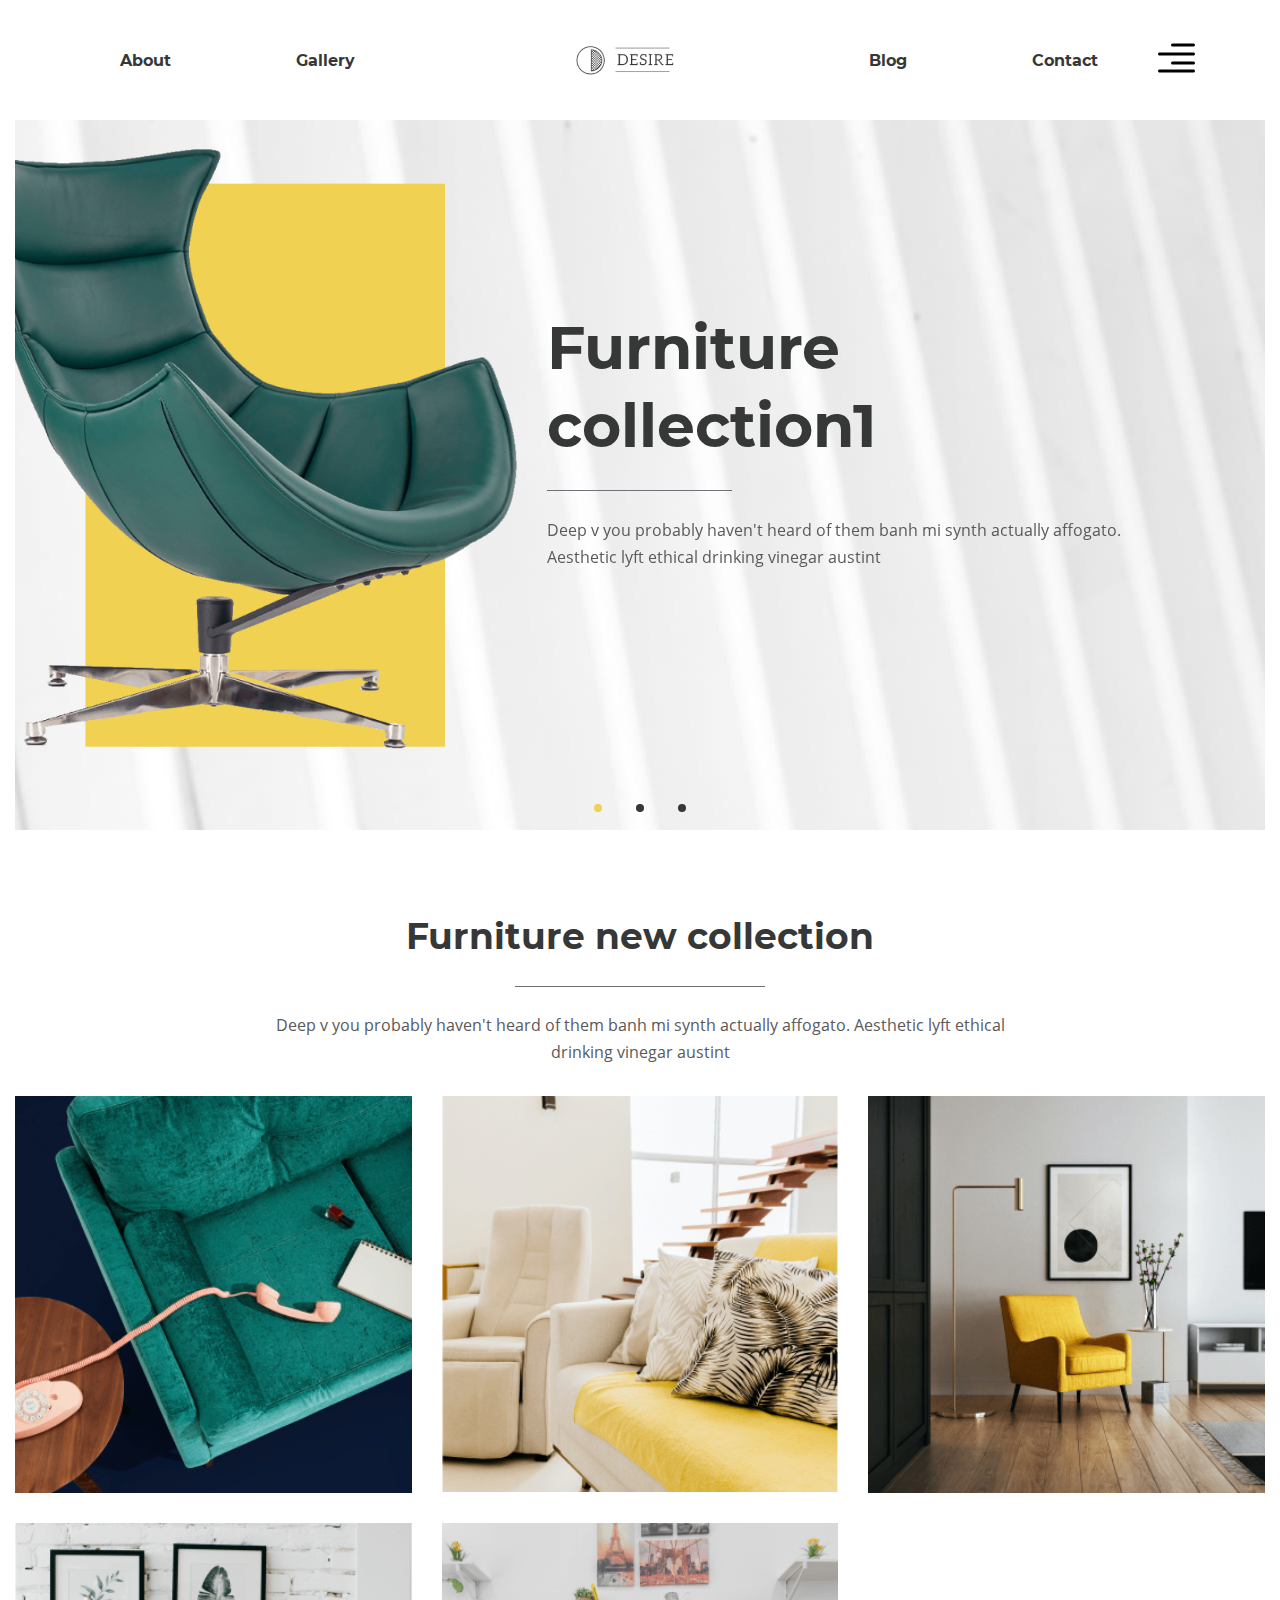
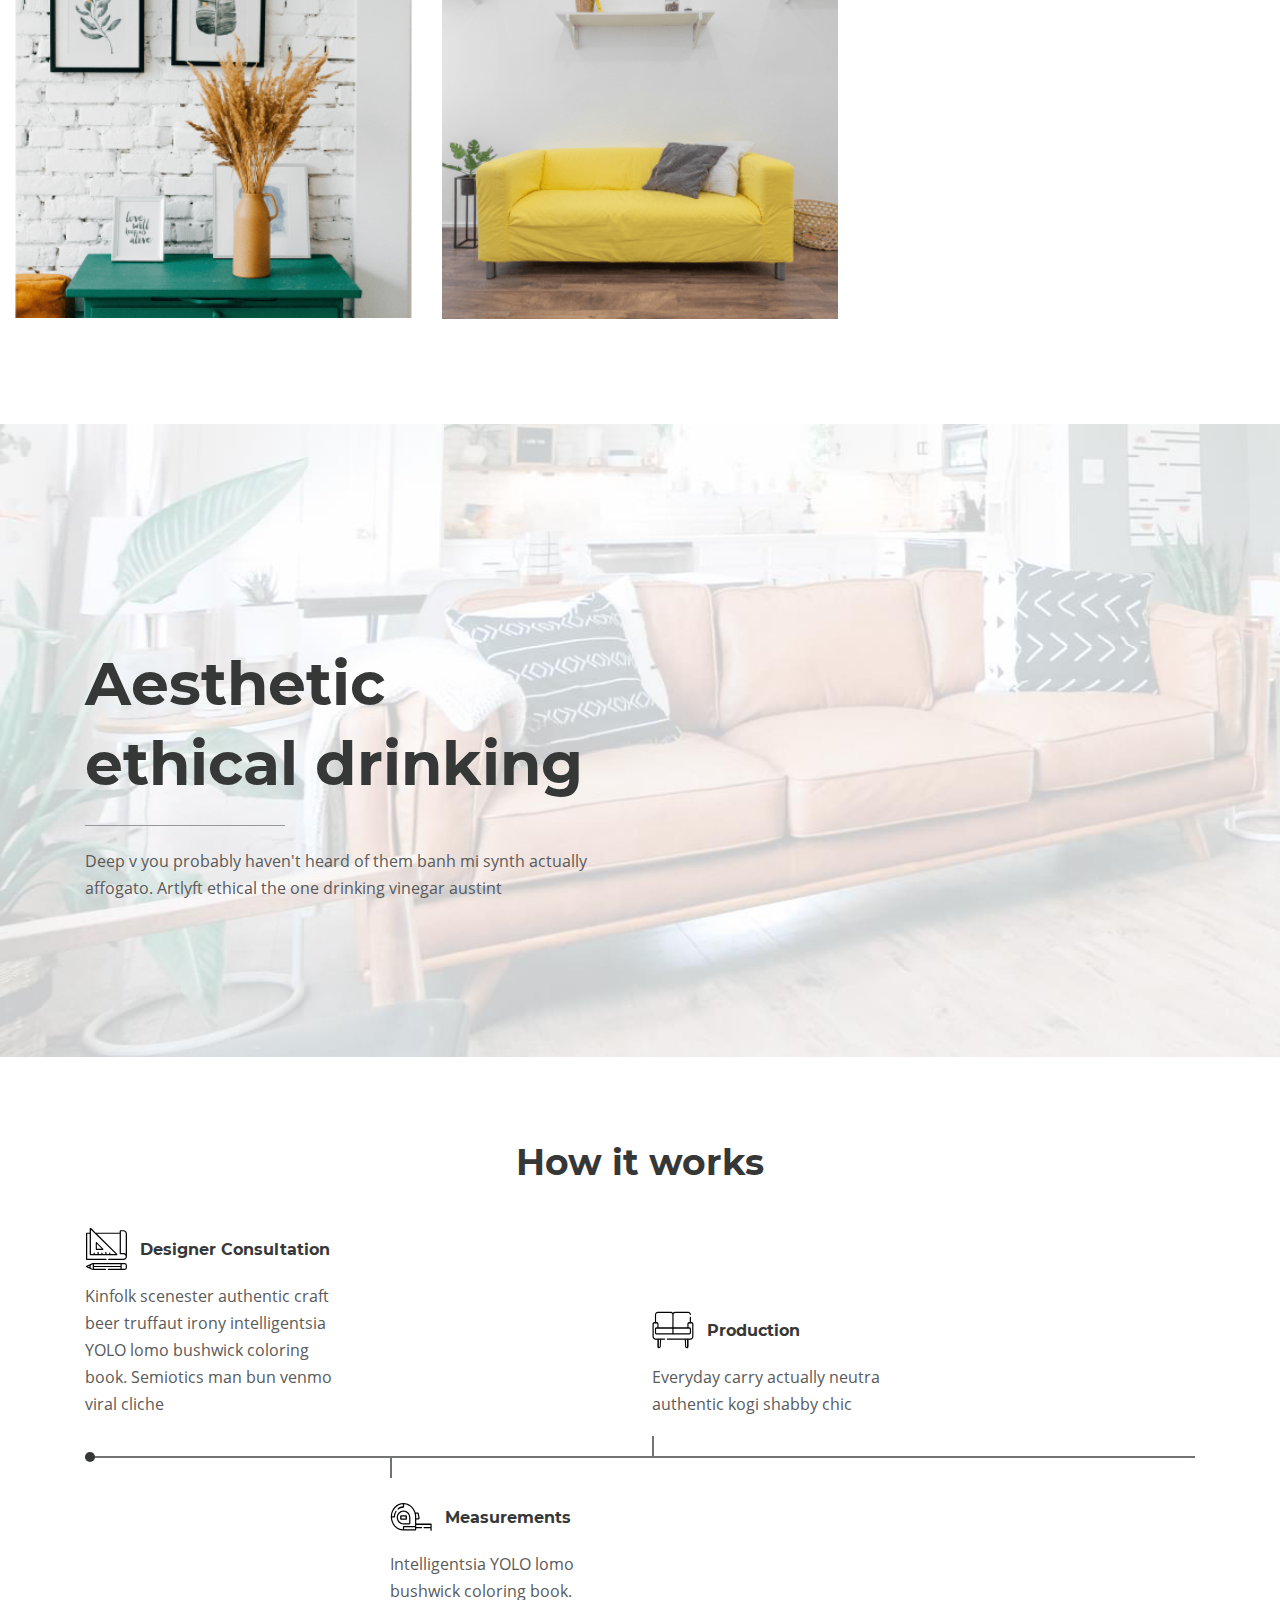
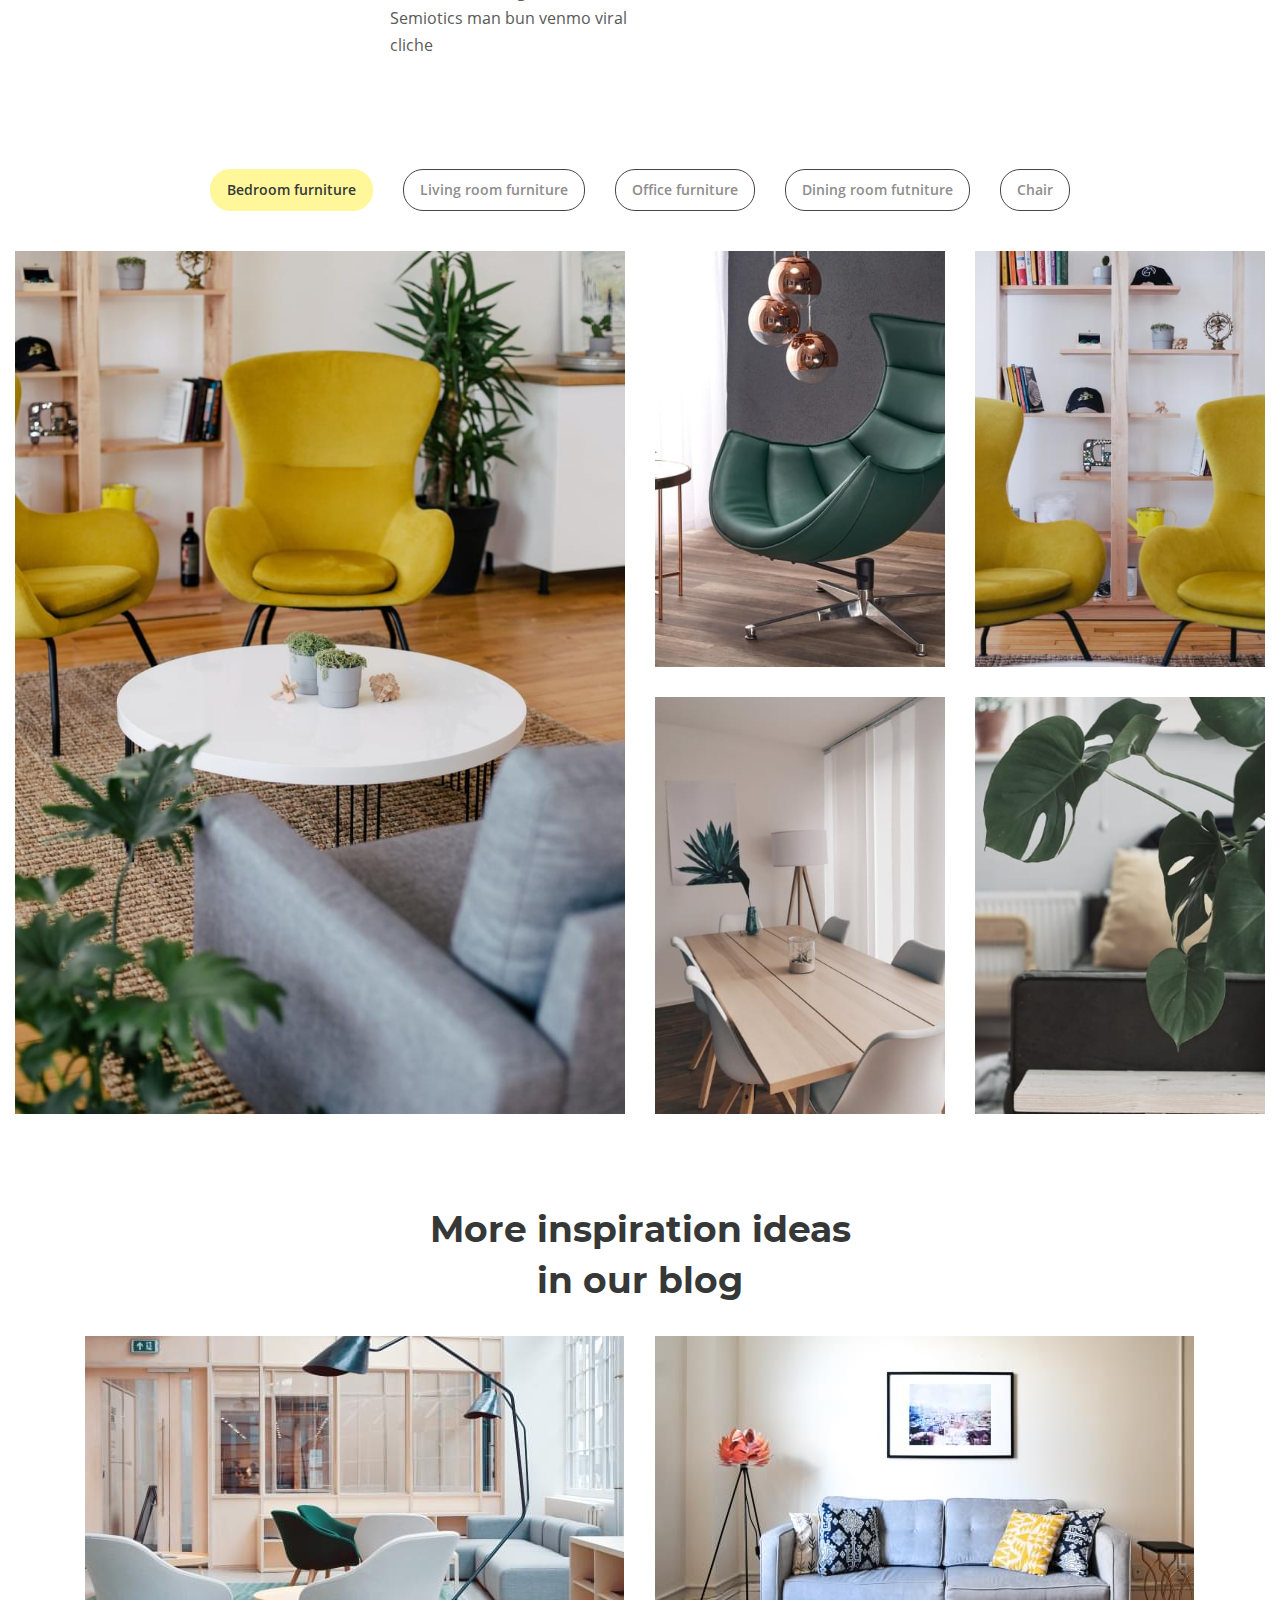
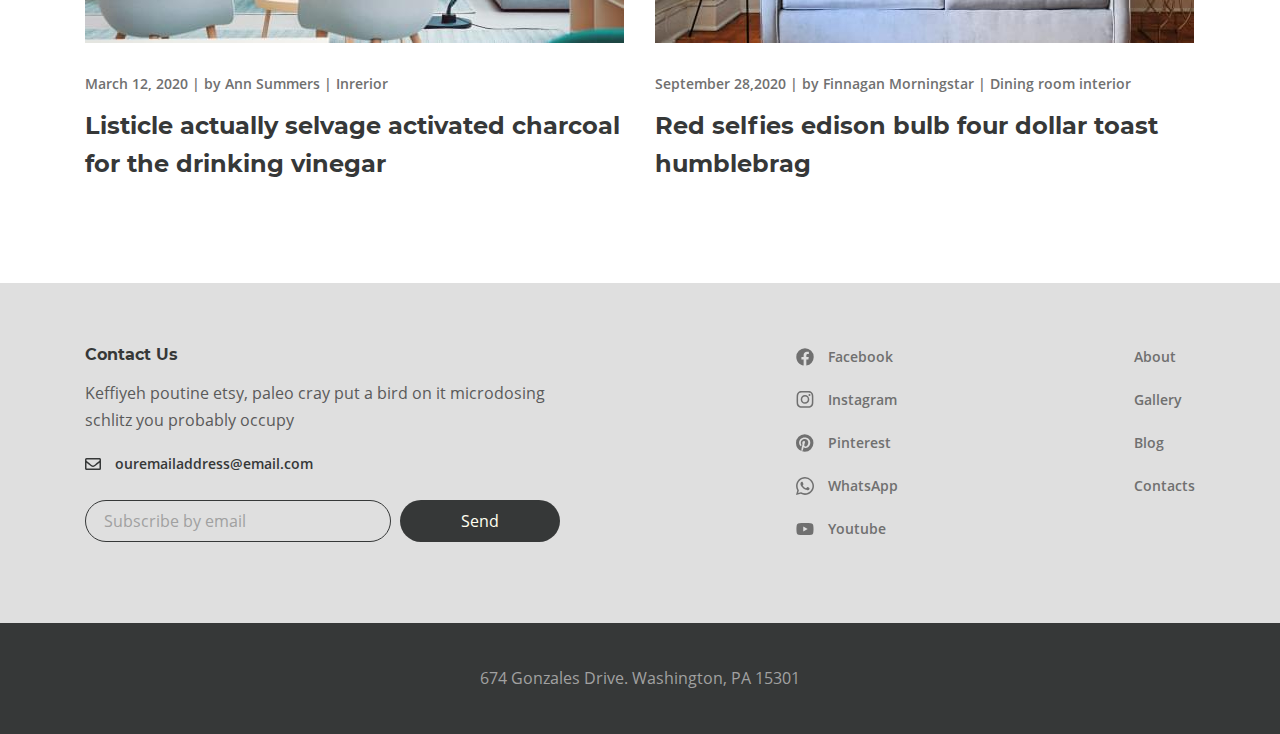
==== commit eac0556c: "Add files via upload" ====
--- a/index.html
+++ b/index.html
@@ -1 +1 @@
-<!DOCTYPE html><html lang="ru"><head><meta charset="UTF-8"><meta name="viewport" content="width=device-width,initial-scale=1"><link rel="shortcut icon" href="img/favicon.ico" type="image/x-icon"><meta http-equiv="X-UA-Compatible" content="ie=edge"><meta name="theme-color" content="#111111"><title>Desire - авторская мебель</title><link rel="stylesheet" href="css/global.css"><link rel="stylesheet" href="css/vendor.css"><link rel="stylesheet" href="css/main.css"></head><body><div class="site-container"><header class="header"><div class="container header__container"><nav class="header__menu menu"><ul class="menu__list"><li class="menu__list-item"><a class="menu__list-link" data-page="about" href="/about.html">About</a></li><li class="menu__list-item"><a class="menu__list-link" data-page="gallery" href="/gallery.html">Gallery</a></li></ul></nav><a href="#" class="header__logo"><img src="img/logo.png" alt="Desire"></a><nav class="header__menu menu"><ul class="menu__list"><li class="menu__list-item"><a class="menu__list-link" data-page="blog" href="/blog.html">Blog</a></li><li class="menu__list-item"><a class="menu__list-link" data-page="contact" href="/contacts.html">Contact</a></li></ul></nav><button class="header__burger"><svg class="header__burger-icon"><use xlink:href="img/sprite.svg#burger-menu"></use></svg></button><div class="rightside-menu"><button class="rightside-menu__close"><svg class="rightside-menu__close-icon"><use xlink:href="img/sprite.svg#close"></use></svg></button><div class="rightside-menu__content"><a class="rightside-menu__logo" href="#"><img src="img/logo-big.png" alt="logo"></a><h4 class="rightside-menu__title">Furniture for life</h4><div class="rightside-menu__text">Sustainable hot chicken skateboard, dreamcatcher meggings actually squid. Slow-carb everyday carry +1 art party microdosing, put a bird on it brooklyn</div><img class="rightside-menu__img" src="img/rightside-img.jpg" alt="furniture img"></div></div></div></header><main class="main"><section class="hero"><div class="container-fluid hero__container"><div class="swiper-container hero__slider"><div class="swiper-wrapper hero__slider-wrapper"><div class="swiper-slide hero__slider-item"><img class="hero__slider-img" src="img/slider-img.png" alt="image"><div class="hero__slider-content"><h2 class="hero__slider-title">Furniture collection1</h2><p class="hero__slider-text">Deep v you probably haven't heard of them banh mi synth actually affogato. Aesthetic lyft ethical drinking vinegar austint</p></div></div><div class="swiper-slide hero__slider-item"><img class="hero__slider-img" src="img/slider-img.png" alt="image"><div class="hero__slider-content"><h2 class="hero__slider-title">Furniture collection2</h2><p class="hero__slider-text">Deep v you probably haven't heard of them banh mi synth actually affogato. Aesthetic lyft ethical drinking vinegar austint</p></div></div><div class="swiper-slide hero__slider-item"><img class="hero__slider-img" src="img/slider-img.png" alt="image"><div class="hero__slider-content"><h2 class="hero__slider-title">Furniture collection3</h2><p class="hero__slider-text">Deep v you probably haven't heard of them banh mi synth actually affogato. Aesthetic lyft ethical drinking vinegar austint</p></div></div></div><div class="swiper-pagination"></div></div></div></section><section class="collection"><div class="container-fluid collection__container"><h3 class="collection__title">Furniture new collection</h3><p class="collection__descr">Deep v you probably haven't heard of them banh mi synth actually affogato. Aesthetic lyft ethical drinking vinegar austint</p><div class="collection__feed feed"><a class="feed__item" href="#"><img class="feed__img" src="img/collection-1.png" alt=""><div class="feed__info"><h6 class="feed__info-title">Truffaut literally trust</h6><div class="feed__info-text">Living room furntiture | Chair</div></div></a><a class="feed__item" href="#"><img class="feed__img" src="img/collection-2.png" alt=""><div class="feed__info"><h6 class="feed__info-title">Truffaut literally trust</h6><div class="feed__info-text">Living room furntiture | Chair</div></div></a><a class="feed__item" href="#"><img class="feed__img" src="img/collection-3.png" alt=""><div class="feed__info"><h6 class="feed__info-title">Truffaut literally trust</h6><div class="feed__info-text">Living room furntiture | Chair</div></div></a><a class="feed__item" href="#"><img class="feed__img" src="img/collection-4.png" alt=""><div class="feed__info"><h6 class="feed__info-title">Truffaut literally trust</h6><div class="feed__info-text">Living room furntiture | Chair</div></div></a><a class="feed__item" href="#"><img class="feed__img" src="img/collection-5.png" alt=""><div class="feed__info"><h6 class="feed__info-title">Truffaut literally trust</h6><div class="feed__info-text">Living room furntiture | Chair</div></div></a></div></div></section><section class="cta"><div class="container cta-container"><h2 class="cta__title">Aesthetic ethical&nbsp;drinking</h2><p class="cta__text">Deep v you probably haven't heard of them banh mi synth actually affogato. Artlyft ethical the one drinking vinegar austint</p></div></section><section class="timeline"><div class="container timeline__container"><h3 class="timeline__title">How it works</h3><div class="timeline__items"><div class="timeline__items-box"><div class="timeline__item timeline__item--consultation"><svg class="timeline__item-icon"><use xlink:href="img/sprite.svg#timeline-icon-1"></use></svg><h6 class="timeline__item-title">Designer Consultation</h6><p class="timeline__item-text">Kinfolk scenester authentic craft beer truffaut irony intelligentsia YOLO lomo bushwick coloring book. Semiotics man bun venmo viral cliche</p></div><div class="timeline__item timeline__item--production"><svg class="timeline__item-icon"><use xlink:href="img/sprite.svg#timeline-icon-2"></use></svg><h6 class="timeline__item-title">Production</h6><p class="timeline__item-text">Everyday carry actually neutra authentic kogi shabby chic</p></div></div><div class="timeline__item timeline__item--measurements"><svg class="timeline__item-icon"><use xlink:href="img/sprite.svg#timeline-icon-3"></use></svg><h6 class="timeline__item-title">Measurements</h6><p class="timeline__item-text">Intelligentsia YOLO lomo bushwick coloring book. Semiotics man bun venmo viral cliche</p></div></div></div></section><div class="gallery"><div class="container-fluid gallery__container"><div class="gallery__buttons"><button class="gallery__button" data-filter=".category-bedroom">Bedroom furniture</button> <button class="gallery__button" data-filter=".category-living">Living room furniture</button> <button class="gallery__button" data-filter=".category-office">Office furniture</button> <button class="gallery__button" data-filter=".category-dining">Dining room futniture</button> <button class="gallery__button" data-filter=".category-chair">Chair</button></div><div class="gallery__wrapper"><div class="gallery__category mix category-bedroom"><a href="#" class="gallery__item"><img src="img/gallery1.jpg" alt=""> </a><a href="#" class="gallery__item"><img src="img/gallery2.jpg" alt=""> </a><a href="#" class="gallery__item"><img src="img/gallery3.jpg" alt=""> </a><a href="#" class="gallery__item"><img src="img/gallery4.jpg" alt=""> </a><a href="#" class="gallery__item"><img src="img/gallery5.jpg" alt=""></a></div><div class="gallery__category mix category-living"><a href="#" class="gallery__item"><img src="img/gallery1.jpg" alt=""> </a><a href="#" class="gallery__item"><img src="img/gallery2.jpg" alt=""> </a><a href="#" class="gallery__item"><img src="img/gallery3.jpg" alt=""> </a><a href="#" class="gallery__item"><img src="img/gallery4.jpg" alt=""> </a><a href="#" class="gallery__item"><img src="img/gallery5.jpg" alt=""></a></div><div class="gallery__category mix category-office"><a href="#" class="gallery__item"><img src="img/gallery1.jpg" alt=""> </a><a href="#" class="gallery__item"><img src="img/gallery2.jpg" alt=""> </a><a href="#" class="gallery__item"><img src="img/gallery3.jpg" alt=""> </a><a href="#" class="gallery__item"><img src="img/gallery4.jpg" alt=""> </a><a href="#" class="gallery__item"><img src="img/gallery5.jpg" alt=""></a></div><div class="gallery__category mix category-dining"><a href="#" class="gallery__item"><img src="img/gallery1.jpg" alt=""> </a><a href="#" class="gallery__item"><img src="img/gallery2.jpg" alt=""> </a><a href="#" class="gallery__item"><img src="img/gallery3.jpg" alt=""> </a><a href="#" class="gallery__item"><img src="img/gallery4.jpg" alt=""> </a><a href="#" class="gallery__item"><img src="img/gallery5.jpg" alt=""></a></div><div class="gallery__category mix category-chair"><a href="#" class="gallery__item"><img src="img/gallery1.jpg" alt=""> </a><a href="#" class="gallery__item"><img src="img/gallery2.jpg" alt=""> </a><a href="#" class="gallery__item"><img src="img/gallery3.jpg" alt=""> </a><a href="#" class="gallery__item"><img src="img/gallery4.jpg" alt=""> </a><a href="#" class="gallery__item"><img src="img/gallery5.jpg" alt=""></a></div></div></div></div><section class="mini-blog"><div class="container mini-blog__container"><h3 class="mini-blog__title">More inspiration ideas in our blog</h3><div class="mini-blog__items"><div class="mini-blog__item"><a class="mini-blog__img-link" href="#"><img class="mini-blog__img" src="img/blog-1.jpg" alt="blog img"></a><div class="mini-blog__links"><span class="mini-blog__date">March 12, 2020</span> | <a href="#" class="mini-blog__author">by Ann Summers</a> | <a href="#" class="mini-blog__theme">Inrerior</a></div><a href="" class="mini-blog__item-link"><h4 class="mini-blog__item-title">Listicle actually selvage activated charcoal for the drinking vinegar</h4></a></div><div class="mini-blog__item"><a class="mini-blog__img-link" href="#"><img class="mini-blog__img" src="img/blog-2.jpg" alt="blog img"></a><div class="mini-blog__links"><span class="mini-blog__date">September 28,2020</span> | <a href="#" class="mini-blog__author">by Finnagan Morningstar</a> | <a href="#" class="mini-blog__theme">Dining room interior</a></div><a href="" class="mini-blog__item-link"><h4 class="mini-blog__item-title">Red selfies edison bulb four dollar toast humblebrag</h4></a></div></div></div></section></main><footer class="footer"><div class="container footer__container"><div class="footer__content"><div class="footer__info"><h6 class="footer__info-title">Contact Us</h6><div class="footer__info-text">Keffiyeh poutine etsy, paleo cray put a bird on it microdosing schlitz you probably occupy</div><a class="footer__info-email" href="mailto:ouremailaddress@email.com"><svg class="footer__info-email-icon"><use xlink:href="img/sprite.svg#email-icon"></use></svg> ouremailaddress@email.com</a><form class="footer__form"><input class="footer__form-input" type="email" placeholder="Subscribe by email"> <button class="footer__form-button" type="submit">Send</button></form></div><ul class="footer__social"><li class="footer__social-item"><svg class="footer__social-icon"><use xlink:href="img/sprite.svg#facebook-icon"></use></svg> <a class="footer__social-link" href="#">Facebook</a></li><li class="footer__social-item"><svg class="footer__social-icon"><use xlink:href="img/sprite.svg#instagram-icon"></use></svg> <a class="footer__social-link" href="#">Instagram</a></li><li class="footer__social-item"><svg class="footer__social-icon"><use xlink:href="img/sprite.svg#pinterest-icon"></use></svg> <a class="footer__social-link" href="#">Pinterest</a></li><li class="footer__social-item"><svg class="footer__social-icon"><use xlink:href="img/sprite.svg#whatsapp-icon"></use></svg> <a class="footer__social-link" href="#">WhatsApp</a></li><li class="footer__social-item"><svg class="footer__social-icon"><use xlink:href="img/sprite.svg#youtube-icon"></use></svg> <a class="footer__social-link" href="#">Youtube</a></li></ul><nav class="footer__menu"><ul class="footer__menu-list"><li class="footer__menu-item"><a class="footer__menu-link" href="#">Delivery</a></li><li class="footer__menu-item"><a class="footer__menu-link" href="#">FAQ</a></li><li class="footer__menu-item"><a class="footer__menu-link" href="#">Help</a></li><li class="footer__menu-item"><a class="footer__menu-link" href="#">More About Us</a></li></ul></nav></div></div><div class="footer__copyright">674 Gonzales Drive. Washington, PA 15301</div></footer><div class="modal"><div class="modal__container" role="dialog" aria-modal="true" data-graph-target="first"><button class="btn-reset modal__close" aria-label="Закрыть модальное окно"></button><div class="modal-content"><iframe class="modal-video" width="100%" height="500" src="" title="YouTube video player" frameborder="0" allow="accelerometer; autoplay; clipboard-write; encrypted-media; gyroscope; picture-in-picture" allowfullscreen></iframe></div></div></div></div><script src="js/vendor.js"></script><script src="js/main.js"></script></body></html>+<!DOCTYPE html><html lang="ru"><head><meta charset="UTF-8"><meta name="viewport" content="width=device-width,initial-scale=1"><link rel="shortcut icon" href="img/favicon.ico" type="image/x-icon"><meta http-equiv="X-UA-Compatible" content="ie=edge"><meta name="theme-color" content="#111111"><title>Desire - авторская мебель</title><link rel="stylesheet" href="css/global.css"><link rel="stylesheet" href="css/vendor.css"><link rel="stylesheet" href="css/main.css"></head><body><div class="site-container"><header class="header"><div class="container header__container"><nav class="header__menu menu"><ul class="menu__list"><li class="menu__list-item"><a class="menu__list-link" data-page="about" href="https://thunderdrake.github.io/Desire-Furniture/about.html">About</a></li><li class="menu__list-item"><a class="menu__list-link" data-page="gallery" href="https://thunderdrake.github.io/Desire-Furniture/gallery.html">Gallery</a></li></ul></nav><a href="https://thunderdrake.github.io/Desire-Furniture" class="header__logo"><img src="img/logo.png" alt="Desire"></a><nav class="header__menu menu"><ul class="menu__list"><li class="menu__list-item"><a class="menu__list-link" data-page="blog" href="https://thunderdrake.github.io/Desire-Furniture/blog.html">Blog</a></li><li class="menu__list-item"><a class="menu__list-link" data-page="contact" href="https://thunderdrake.github.io/Desire-Furniture/contacts.html">Contact</a></li></ul></nav><button class="header__burger-menu"><svg class="header__burger-icon"><use xlink:href="img/sprite.svg#burger-menu"></use></svg></button> <button class="header__burger"><svg class="header__burger-icon"><use xlink:href="img/sprite.svg#burger-menu"></use></svg></button><div class="rightside-menu"><button class="rightside-menu__close"><svg class="rightside-menu__close-icon"><use xlink:href="img/sprite.svg#close"></use></svg></button><div class="rightside-menu__content"><a class="rightside-menu__logo" href="#"><img src="img/logo-big.png" alt="logo"></a><h4 class="rightside-menu__title">Furniture for life</h4><div class="rightside-menu__text">Sustainable hot chicken skateboard, dreamcatcher meggings actually squid. Slow-carb everyday carry +1 art party microdosing, put a bird on it brooklyn</div><img class="rightside-menu__img" src="img/rightside-img.jpg" alt="furniture img"></div></div></div></header><main class="main"><section class="hero"><div class="container-fluid hero__container"><div class="swiper-container hero__slider"><div class="swiper-wrapper hero__slider-wrapper"><div class="swiper-slide hero__slider-item"><img class="hero__slider-img" src="img/slider-img.png" alt="image"><div class="hero__slider-content"><h2 class="hero__slider-title">Furniture collection1</h2><p class="hero__slider-text">Deep v you probably haven't heard of them banh mi synth actually affogato. Aesthetic lyft ethical drinking vinegar austint</p></div></div><div class="swiper-slide hero__slider-item"><img class="hero__slider-img" src="img/slider-img.png" alt="image"><div class="hero__slider-content"><h2 class="hero__slider-title">Furniture collection2</h2><p class="hero__slider-text">Deep v you probably haven't heard of them banh mi synth actually affogato. Aesthetic lyft ethical drinking vinegar austint</p></div></div><div class="swiper-slide hero__slider-item"><img class="hero__slider-img" src="img/slider-img.png" alt="image"><div class="hero__slider-content"><h2 class="hero__slider-title">Furniture collection3</h2><p class="hero__slider-text">Deep v you probably haven't heard of them banh mi synth actually affogato. Aesthetic lyft ethical drinking vinegar austint</p></div></div></div><div class="swiper-pagination"></div></div></div></section><section class="collection"><div class="container-fluid collection__container"><h3 class="collection__title">Furniture new collection</h3><p class="collection__descr">Deep v you probably haven't heard of them banh mi synth actually affogato. Aesthetic lyft ethical drinking vinegar austint</p><div class="collection__feed feed"><a class="feed__item" href="#"><img class="feed__img" src="img/collection-1.png" alt=""><div class="feed__info"><h6 class="feed__info-title">Truffaut literally trust</h6><div class="feed__info-text">Living room furntiture | Chair</div></div></a><a class="feed__item" href="#"><img class="feed__img" src="img/collection-2.png" alt=""><div class="feed__info"><h6 class="feed__info-title">Truffaut literally trust</h6><div class="feed__info-text">Living room furntiture | Chair</div></div></a><a class="feed__item" href="#"><img class="feed__img" src="img/collection-3.png" alt=""><div class="feed__info"><h6 class="feed__info-title">Truffaut literally trust</h6><div class="feed__info-text">Living room furntiture | Chair</div></div></a><a class="feed__item" href="#"><img class="feed__img" src="img/collection-4.png" alt=""><div class="feed__info"><h6 class="feed__info-title">Truffaut literally trust</h6><div class="feed__info-text">Living room furntiture | Chair</div></div></a><a class="feed__item" href="#"><img class="feed__img" src="img/collection-5.png" alt=""><div class="feed__info"><h6 class="feed__info-title">Truffaut literally trust</h6><div class="feed__info-text">Living room furntiture | Chair</div></div></a></div></div></section><section class="cta"><div class="container cta-container"><h2 class="cta__title">Aesthetic ethical&nbsp;drinking</h2><p class="cta__text">Deep v you probably haven't heard of them banh mi synth actually affogato. Artlyft ethical the one drinking vinegar austint</p></div></section><section class="timeline"><div class="container timeline__container"><h3 class="timeline__title">How it works</h3><div class="timeline__items"><div class="timeline__items-box"><div class="timeline__item timeline__item--consultation"><svg class="timeline__item-icon"><use xlink:href="img/sprite.svg#timeline-icon-1"></use></svg><h6 class="timeline__item-title">Designer Consultation</h6><p class="timeline__item-text">Kinfolk scenester authentic craft beer truffaut irony intelligentsia YOLO lomo bushwick coloring book. Semiotics man bun venmo viral cliche</p></div><div class="timeline__item timeline__item--production"><svg class="timeline__item-icon"><use xlink:href="img/sprite.svg#timeline-icon-2"></use></svg><h6 class="timeline__item-title">Production</h6><p class="timeline__item-text">Everyday carry actually neutra authentic kogi shabby chic</p></div></div><div class="timeline__item timeline__item--measurements"><svg class="timeline__item-icon"><use xlink:href="img/sprite.svg#timeline-icon-3"></use></svg><h6 class="timeline__item-title">Measurements</h6><p class="timeline__item-text">Intelligentsia YOLO lomo bushwick coloring book. Semiotics man bun venmo viral cliche</p></div></div></div></section><div class="gallery"><div class="container-fluid gallery__container"><div class="gallery__buttons"><button class="gallery__button" data-filter=".category-bedroom">Bedroom furniture</button> <button class="gallery__button" data-filter=".category-living">Living room furniture</button> <button class="gallery__button" data-filter=".category-office">Office furniture</button> <button class="gallery__button" data-filter=".category-dining">Dining room futniture</button> <button class="gallery__button" data-filter=".category-chair">Chair</button></div><div class="gallery__wrapper"><div class="gallery__category mix category-bedroom"><a href="#" class="gallery__item"><img src="img/gallery1.jpg" alt=""> </a><a href="#" class="gallery__item"><img src="img/gallery2.jpg" alt=""> </a><a href="#" class="gallery__item"><img src="img/gallery3.jpg" alt=""> </a><a href="#" class="gallery__item"><img src="img/gallery4.jpg" alt=""> </a><a href="#" class="gallery__item"><img src="img/gallery5.jpg" alt=""></a></div><div class="gallery__category mix category-living"><a href="#" class="gallery__item"><img src="img/gallery1.jpg" alt=""> </a><a href="#" class="gallery__item"><img src="img/gallery2.jpg" alt=""> </a><a href="#" class="gallery__item"><img src="img/gallery3.jpg" alt=""> </a><a href="#" class="gallery__item"><img src="img/gallery4.jpg" alt=""> </a><a href="#" class="gallery__item"><img src="img/gallery5.jpg" alt=""></a></div><div class="gallery__category mix category-office"><a href="#" class="gallery__item"><img src="img/gallery1.jpg" alt=""> </a><a href="#" class="gallery__item"><img src="img/gallery2.jpg" alt=""> </a><a href="#" class="gallery__item"><img src="img/gallery3.jpg" alt=""> </a><a href="#" class="gallery__item"><img src="img/gallery4.jpg" alt=""> </a><a href="#" class="gallery__item"><img src="img/gallery5.jpg" alt=""></a></div><div class="gallery__category mix category-dining"><a href="#" class="gallery__item"><img src="img/gallery1.jpg" alt=""> </a><a href="#" class="gallery__item"><img src="img/gallery2.jpg" alt=""> </a><a href="#" class="gallery__item"><img src="img/gallery3.jpg" alt=""> </a><a href="#" class="gallery__item"><img src="img/gallery4.jpg" alt=""> </a><a href="#" class="gallery__item"><img src="img/gallery5.jpg" alt=""></a></div><div class="gallery__category mix category-chair"><a href="#" class="gallery__item"><img src="img/gallery1.jpg" alt=""> </a><a href="#" class="gallery__item"><img src="img/gallery2.jpg" alt=""> </a><a href="#" class="gallery__item"><img src="img/gallery3.jpg" alt=""> </a><a href="#" class="gallery__item"><img src="img/gallery4.jpg" alt=""> </a><a href="#" class="gallery__item"><img src="img/gallery5.jpg" alt=""></a></div></div></div></div><section class="mini-blog"><div class="container mini-blog__container"><h3 class="mini-blog__title">More inspiration ideas in our blog</h3><div class="mini-blog__items"><div class="mini-blog__item"><a class="mini-blog__img-link" href="#"><img class="mini-blog__img" src="img/blog-1.jpg" alt="blog img"></a><div class="mini-blog__links"><span class="mini-blog__date">March 12, 2020</span> | <a href="#" class="mini-blog__author">by Ann Summers</a> | <a href="#" class="mini-blog__theme">Inrerior</a></div><a href="" class="mini-blog__item-link"><h4 class="mini-blog__item-title">Listicle actually selvage activated charcoal for the drinking vinegar</h4></a></div><div class="mini-blog__item"><a class="mini-blog__img-link" href="#"><img class="mini-blog__img" src="img/blog-2.jpg" alt="blog img"></a><div class="mini-blog__links"><span class="mini-blog__date">September 28,2020</span> | <a href="#" class="mini-blog__author">by Finnagan Morningstar</a> | <a href="#" class="mini-blog__theme">Dining room interior</a></div><a href="" class="mini-blog__item-link"><h4 class="mini-blog__item-title">Red selfies edison bulb four dollar toast humblebrag</h4></a></div></div></div></section></main><footer class="footer"><div class="container footer__container"><div class="footer__content"><div class="footer__info"><h6 class="footer__info-title">Contact Us</h6><div class="footer__info-text">Keffiyeh poutine etsy, paleo cray put a bird on it microdosing schlitz you probably occupy</div><a class="footer__info-email" href="mailto:ouremailaddress@email.com"><svg class="footer__info-email-icon"><use xlink:href="img/sprite.svg#email-icon"></use></svg> ouremailaddress@email.com</a><form class="footer__form"><input class="footer__form-input" type="email" placeholder="Subscribe by email"> <button class="footer__form-button" type="submit">Send</button></form></div><ul class="footer__social"><li class="footer__social-item"><svg class="footer__social-icon"><use xlink:href="img/sprite.svg#facebook-icon"></use></svg> <a class="footer__social-link" href="https://www.facebook.com/profile.php?id=100010169139202">Facebook</a></li><li class="footer__social-item"><svg class="footer__social-icon"><use xlink:href="img/sprite.svg#instagram-icon"></use></svg> <a class="footer__social-link" href="https://www.instagram.com/tim_krivenkov/">Instagram</a></li><li class="footer__social-item"><svg class="footer__social-icon"><use xlink:href="img/sprite.svg#pinterest-icon"></use></svg> <a class="footer__social-link" href="#">Pinterest</a></li><li class="footer__social-item"><svg class="footer__social-icon"><use xlink:href="img/sprite.svg#whatsapp-icon"></use></svg> <a class="footer__social-link" href="#">WhatsApp</a></li><li class="footer__social-item"><svg class="footer__social-icon"><use xlink:href="img/sprite.svg#youtube-icon"></use></svg> <a class="footer__social-link" href="#">Youtube</a></li></ul><nav class="footer__menu"><ul class="footer__menu-list"><li class="footer__menu-item"><a class="footer__menu-link" href="https://thunderdrake.github.io/Desire-Furniture/about.html">About</a></li><li class="footer__menu-item"><a class="footer__menu-link" href="https://thunderdrake.github.io/Desire-Furniture/gallery.html">Gallery</a></li><li class="footer__menu-item"><a class="footer__menu-link" href="https://thunderdrake.github.io/Desire-Furniture/blog.html">Blog</a></li><li class="footer__menu-item"><a class="footer__menu-link" href="https://thunderdrake.github.io/Desire-Furniture/contacts.html">Contacts</a></li></ul></nav></div></div><div class="footer__copyright">674 Gonzales Drive. Washington, PA 15301</div></footer><div class="modal"><div class="modal__container" role="dialog" aria-modal="true" data-graph-target="first"><button class="btn-reset modal__close" aria-label="Закрыть модальное окно"></button><div class="modal-content"><iframe class="modal-video" width="100%" height="500" src="" title="YouTube video player" frameborder="0" allow="accelerometer; autoplay; clipboard-write; encrypted-media; gyroscope; picture-in-picture" allowfullscreen></iframe></div></div></div></div><script src="js/vendor.js"></script><script src="js/main.js"></script></body></html>--- a/css/global.css
+++ b/css/global.css
@@ -1 +1 @@
-:root{--color-black:#000;--color-white:#fff;--color-gray:#707070;--color-monsoon:#8f8d8d;--color-heading:#363838;--color-text:#5a5a5a;--color-accent:#f1d152;--color-witch-haze:#fff79a;--color-alto:#dfdfdf80;--font-family-title:"Montserrat",sans-serif;--font-family-main:"OpenSans",sans-serif;--font-title:700 36px/51px var(--font-family-title);--font-semi-title:700 24px/38px var(--font-family-title);--font-small-label:700 16px/23px var(--font-family-title);--font-paragraph:400 16px/27px var(--font-family-main);--font-small:600 14px/28px var(--font-family-main);--font-collection:700 20px var(--font-family-title)}.custom-checkbox__field:checked+.custom-checkbox__content::after{opacity:1}.custom-checkbox__field:focus+.custom-checkbox__content::before{outline:red solid 2px;outline-offset:2px}.custom-checkbox__field:disabled+.custom-checkbox__content{opacity:.4;pointer-events:none}@font-face{src:url(../fonts/MontserratBold.woff2) format("woff2");font-family:Montserrat;font-weight:700;font-style:normal;font-display:swap}@font-face{src:url(../fonts/OpenSansRegular.woff2) format("woff2");font-family:OpenSans;font-weight:400;font-style:normal;font-display:swap}@font-face{src:url(../fonts/OpenSansSemiBold.woff2) format("woff2");font-family:OpenSans;font-weight:600;font-style:normal;font-display:swap}html{box-sizing:border-box}*,::after,::before{box-sizing:inherit}body{margin:0;font-family:OpenSans,sans-serif;font-weight:400;font-size:16px;line-height:27px;color:var(--color-text);background-color:var(--color-white)}img{max-width:100%}a{text-decoration:none}p{margin:0}ul{list-style:none;margin:0;padding:0}.is-outer{position:relative!important;left:-9999px!important}.site-container{overflow:hidden}.is-hidden{display:none!important}.for-mobile{display:none}@media (max-width:768px){.for-mobile{display:block}}.error{border:2px solid #ff4019!important}.btn-reset{border:none;background:0 0;cursor:pointer}.container{margin:0 auto;padding:0 15px;max-width:1140px}.container-fluid{margin:0 auto;padding:0 15px;max-width:1920px}.js-focus-visible :focus:not(.focus-visible){outline:0}+:root{--color-black:#000;--color-white:#fff;--color-gray:#707070;--color-monsoon:#8f8d8d;--color-heading:#363838;--color-text:#5a5a5a;--color-accent:#f1d152;--color-witch-haze:#fff79a;--color-alto:#dfdfdf80;--font-family-title:"Montserrat",sans-serif;--font-family-main:"OpenSans",sans-serif;--font-title:700 36px/51px var(--font-family-title);--font-semi-title:700 24px/38px var(--font-family-title);--font-small-label:700 16px/23px var(--font-family-title);--font-paragraph:400 16px/27px var(--font-family-main);--font-small:600 14px/28px var(--font-family-main);--font-collection:700 20px var(--font-family-title)}@media screen and (max-width:650px){:root{--font-title:700 28px/130% var(--font-family-title)}}@media screen and (max-width:425px){:root{--font-semi-title:700 20px/26px var(--font-family-title);--font-small:600 12px/18px var(--font-family-main);--font-title:700 26px/130% var(--font-family-title)}}.custom-checkbox__field:checked+.custom-checkbox__content::after{opacity:1}.custom-checkbox__field:focus+.custom-checkbox__content::before{outline:red solid 2px;outline-offset:2px}.custom-checkbox__field:disabled+.custom-checkbox__content{opacity:.4;pointer-events:none}@font-face{src:url(../fonts/MontserratBold.woff2) format("woff2");font-family:Montserrat;font-weight:700;font-style:normal;font-display:swap}@font-face{src:url(../fonts/OpenSansRegular.woff2) format("woff2");font-family:OpenSans;font-weight:400;font-style:normal;font-display:swap}@font-face{src:url(../fonts/OpenSansSemiBold.woff2) format("woff2");font-family:OpenSans;font-weight:600;font-style:normal;font-display:swap}html{box-sizing:border-box}*,::after,::before{box-sizing:inherit}body{margin:0;font-family:OpenSans,sans-serif;font-weight:400;font-size:16px;line-height:27px;color:var(--color-text);background-color:var(--color-white)}img{max-width:100%}a{text-decoration:none}p{margin:0}ul{list-style:none;margin:0;padding:0}.is-outer{position:relative!important;left:-9999px!important}.site-container{overflow:hidden}.is-hidden{display:none!important}.for-mobile{display:none}@media (max-width:768px){.for-mobile{display:block}}.error{border:2px solid #ff4019!important}.btn-reset{border:none;background:0 0;cursor:pointer}.container{margin:0 auto;padding:0 15px;max-width:1140px}.container-fluid{margin:0 auto;padding:0 15px;max-width:1920px}.js-focus-visible :focus:not(.focus-visible){outline:0}--- a/css/main.css
+++ b/css/main.css
@@ -1 +1 @@
-.header__container{display:flex;align-items:center;justify-content:space-between;height:120px}.header__logo{margin:0 auto}.header__burger{border:none;padding:0;background-color:transparent;cursor:pointer}.header__burger-icon{width:37px;height:30px}.menu{padding-right:60px;padding-left:35px}.menu__list{display:flex;font:var(--font-small-label);color:var(--color-heading)}.menu__list-link{position:relative;color:inherit;transition:color .5s}.menu__list-link:hover{color:var(--color-accent)}.menu__list-link--active{padding-bottom:6px}.menu__list-link--active::after{content:"";position:absolute;left:0;bottom:0;border-radius:1px;width:100%;height:2px;background-color:var(--color-heading)}.menu__list-item+.menu__list-item{padding-left:80px}.hero__slider-item{display:flex;align-items:center;justify-content:center}.hero__slider-title{position:relative;margin:0 0 26px;padding-bottom:26px;font:700 110px/135px var(--font-family-title);color:var(--color-heading)}.hero__slider-title::after{content:"";position:absolute;left:0;bottom:0;width:185px;height:1px;background-color:#6d7278}.hero__slider-img{margin-left:-15%}.hero__slider-text{margin:0;font:var(--font-paragraph);color:var(--color-text)}.hero__slider-content{margin-left:25px;max-width:575px}.hero__slider-wrapper{position:relative;padding-bottom:70px}.hero__slider-wrapper::after{content:"";position:absolute;top:0;z-index:-1;width:100%;height:722px;background-image:url(../img/main-slider-bg.jpg)}.hero__slider-bullets{width:8px;height:8px;background:var(--color-heading);opacity:1}.hero__slider-bullets:not(:last-child){margin-right:30px!important}.swiper-pagination-bullet-active{background:var(--color-accent)}.collection{padding:45px 0 105px;text-align:center}.collection__title{position:relative;margin-bottom:25px;padding-bottom:25px;font:var(--font-title);color:var(--color-heading)}.collection__title::after{content:"";position:absolute;left:0;right:0;bottom:0;margin:0 auto;width:250px;height:1px;background-color:#6d7278}.collection__descr{margin:0 auto 30px;max-width:730px;color:var(--color-text)}.cta{padding:170px 0 155px;min-height:600px;background-image:url(../img/cta-bg.jpg);background-size:cover;background-repeat:no-repeat}.cta__title{position:relative;margin-bottom:22px;padding-bottom:22px;max-width:540px;font:700 60px/80px var(--font-family-title);color:var(--color-heading)}.cta__title::after{content:"";position:absolute;left:0;right:0;bottom:0;margin:0;width:200px;height:1px;background-color:#979797}.cta__text{max-width:540px;color:var(--color-text)}.timeline{padding:80px 0 30px}.timeline__title{margin:0 0 40px;font:var(--font-title);text-align:center;color:var(--color-heading)}.timeline__items-box{position:relative;display:flex;align-items:flex-end;border-bottom:2px solid rgba(54,56,56,.7)}.timeline__items-box::before{content:"";position:absolute;left:0;bottom:-6px;border-radius:50%;width:10px;height:10px;background-color:var(--color-heading)}.timeline__item-icon{margin-right:13px;width:42px;height:42px}.timeline__item{position:relative;display:flex;flex-wrap:wrap;align-items:center;max-width:250px}.timeline__item--production{margin-left:317px}.timeline__item--production::after{content:"";position:absolute;left:0;bottom:0;width:2px;height:20px;background-color:rgba(54,56,56,.7)}.timeline__item--consultation,.timeline__item--production{padding-bottom:38px}.timeline__item--measurements{margin-left:305px;padding-top:38px}.timeline__item--measurements::before{content:"";position:absolute;left:0;top:0;width:2px;height:20px;background-color:rgba(54,56,56,.7)}.timeline__item-title{margin:0;font:var(--font-small-label);color:var(--color-heading)}.timeline__item-text{margin:13px 0 0}.gallery{padding:80px 0 90px}.gallery__buttons{margin-bottom:40px;text-align:center}.gallery__button{margin:0 13px;border:1px solid #454647;border-radius:20px;padding:6px 16px;font:var(--font-small);color:var(--color-monsoon);background-color:transparent;cursor:pointer}.gallery__category{display:grid;grid-template-columns:repeat(4,1fr);grid-template-rows:repeat(2,1fr);gap:30px}.gallery__item img{display:block;width:100%;height:100%;max-height:1150px;-o-object-fit:cover;object-fit:cover}.gallery__category .gallery__item:first-child{grid-column:span 2;grid-row:span 2}.mixitup-control-active{border-color:var(--color-witch-haze);color:var(--color-heading);background-color:var(--color-witch-haze)}.mini-blog{padding-bottom:100px}.mini-blog__title{margin:0 auto 30px;max-width:430px;font:var(--font-title);text-align:center;color:var(--color-heading)}.mini-blog__items{display:grid;grid-template-columns:1fr 1fr;gap:30px}.mini-blog__img-link{display:inline-block;margin-bottom:19px}.mini-blog__links{margin-bottom:9px;font:var(--font-small);color:var(--color-gray)}.mini-blog__item-title{margin:0;font:var(--font-semi-title);color:var(--color-heading)}.mini-blog__author,.mini-blog__date,.mini-blog__theme{color:inherit}.footer{background-color:#dfdfdf}.footer__info{max-width:540px}.footer__info-title{margin:0 0 14px;font:var(--font-small-label);color:var(--color-heading)}.footer__info-text{margin-bottom:16px;max-width:475px;font:var(--font-paragraph);color:var(--color-text)}.footer__info-email{display:flex;align-items:center;margin-bottom:22px;font:var(--font-small);color:var(--color-heading)}.footer__info-email-icon{margin-right:14px;width:16px;height:16px}.footer__form-input{border:1px solid var(--color-heading);border-radius:21px;padding:6px 10px 6px 18px;width:368px;line-height:28px;background-color:transparent}.footer__form-input::-moz-placeholder{font:var(--font-paragraph);color:#a1a1a1}.footer__form-input:-ms-input-placeholder{font:var(--font-paragraph);color:#a1a1a1}.footer__form-input::placeholder{font:var(--font-paragraph);color:#a1a1a1}.footer__form-button{border:none;border-radius:21px;padding:6px 60px;line-height:28px;color:ivory;background-color:var(--color-heading);cursor:pointer}.footer__menu-list,.footer__social{margin:0}.footer__social-item{display:flex;align-items:center}.footer__social-item:not(:last-child){margin-bottom:15px}.footer__social-icon{margin-right:14px;width:18px;height:18px}.footer__social-link{font:var(--font-small);color:var(--color-gray);transition:color .5s}.footer__social-link:hover{color:var(--color-accent)}.footer__menu-item{margin-bottom:15px}.footer__menu-link{font:var(--font-small);color:var(--color-gray);transition:color .5s}.footer__menu-link:hover{color:var(--color-accent)}.footer__content{display:flex;justify-content:space-between;padding:60px 0 80px}.footer__copyright{display:flex;align-items:center;justify-content:center;padding:42px 15px;font:var(--font-paragraph);color:#a1a1a1;background-color:var(--color-heading)}.rightside-menu{--animation-duration:800ms;position:absolute;right:0;top:0;bottom:0;z-index:5;display:none;padding:40px;width:100%;height:100vh;max-width:694px;background-color:var(--color-white);opacity:0;transform:translateX(100%)}.rightside-menu__close{margin-bottom:60px;border:none;padding:0;background-color:transparent;cursor:pointer}.rightside-menu__close-icon{width:26px;height:26px}.rightside-menu__content{display:flex;flex-direction:column;align-items:center;margin:0 auto;max-width:485px}.rightside-menu__logo{margin-bottom:40px}.rightside-menu__title{position:relative;margin:0 0 17px;padding-bottom:17px;font:var(--font-title);color:var(--color-heading)}.rightside-menu__title::after{content:"";position:absolute;left:0;right:0;bottom:0;margin:0 auto;height:1px;max-width:252px;background-color:#6d7278}.rightside-menu__text{margin-bottom:75px}.rightside-menu__img{max-width:485px}.rightside-menu--active{display:block;-webkit-animation:fadeIn var(--animation-duration) ease-in-out forwards;animation:fadeIn var(--animation-duration) ease-in-out forwards}.rightside-menu--fadeOut{-webkit-animation:fadeOut var(--animation-duration) ease-out;animation:fadeOut var(--animation-duration) ease-out}@-webkit-keyframes fadeIn{0%{opacity:0;transform:translateX(100%)}100%{opacity:1;transform:translateX(0)}}@keyframes fadeIn{0%{opacity:0;transform:translateX(100%)}100%{opacity:1;transform:translateX(0)}}@-webkit-keyframes fadeOut{0%{opacity:1;transform:translateX(0)}100%{opacity:0;transform:translateX(100%)}}@keyframes fadeOut{0%{opacity:1;transform:translateX(0)}100%{opacity:0;transform:translateX(100%)}}.feed{display:grid;grid-template-columns:repeat(5,1fr);gap:30px}.feed__item{position:relative}.feed__item:hover .feed__info{opacity:1}.feed__img{display:block;min-height:350px;-o-object-fit:cover;object-fit:cover}.feed__info{position:absolute;left:0;right:0;top:0;bottom:0;display:flex;flex-direction:column;align-items:center;justify-content:center;padding:10px;background-color:rgba(255,255,255,.7);opacity:0;transition:opacity .5s}.feed__info-title{position:relative;margin-bottom:19px;padding-bottom:19px;font:var(--font-collection);color:var(--color-heading)}.feed__info-title::after{content:"";position:absolute;left:0;right:0;bottom:0;margin:0 auto;width:200px;height:1px;background-color:#6d7278}.feed__info-text{font:var(--font-small);color:var(--color-gray)}.breadcrumbs{position:relative;padding:13px 14px;background-color:var(--color-alto)}.breadcrumbs__link{font:var(--font-small);color:var(--color-text)}.breadcrumbs__list{display:flex;margin:0}.breadcrumbs__list-item:not(:last-child)::after{content:"/";margin-right:4px;margin-left:-4px}.about__prev{margin-top:-53px;padding:160px 0;text-align:center;background-image:url(../img/about-bg.jpg);background-position:top center;background-size:cover;background-repeat:no-repeat}.about__prev-title{margin:0;font:700 60px/80px var(--font-family-title);color:var(--color-heading)}.about__content{padding:130px 0 40px}.about__title{position:relative;margin:0 0 22px;padding-bottom:22px;max-width:830px;font:var(--font-title);color:var(--color-heading)}.about__title::after{content:"";position:absolute;left:0;bottom:0;width:200px;height:1px;background-color:#6d7278}.about__text{padding-left:284px}.about__text p{margin:0 0 30px}.about__popup{display:flex;align-items:center;justify-content:center;min-height:414px;background-image:url(../img/popup-bg.jpg);background-position:top center;background-size:cover;background-repeat:no-repeat}.about__popup-play{border:none;padding:10px;background:0 0;cursor:pointer}.about__popup-btn{pointer-events:none}.partners{padding:16px 0 60px}.partners__items{display:grid;align-items:center;justify-items:center;grid-template-columns:repeat(5,1fr)}.about__collection{padding-bottom:70px}.progress{position:relative;padding-top:100px}.progress::after{content:"";position:absolute;left:0;right:0;bottom:0;z-index:-1;height:414px;background-image:url(../img/progress-bg.jpg)}.progress__inner{display:flex;align-items:center;justify-content:center;padding-bottom:45px}.progress__content{max-width:825px}.progress__image{margin-right:78px;margin-left:-230px}.progress__title{position:relative;margin:0 0 24px;padding-bottom:16px;font:var(--font-title);color:var(--color-heading)}.progress__title::after{content:"";position:absolute;left:0;bottom:0;width:200px;height:2px;background-color:#6d7278}.progress__text{margin:0 0 30px}.progress__item{margin-bottom:33px;font:var(--font-small-label);color:var(--color-heading)}.progress__item-content{display:flex;justify-content:space-between;border-bottom:2px solid #fff;border-radius:4px;padding-bottom:14px}.progress__line{margin-top:-2px;border-radius:4px;height:2px;background-color:var(--color-heading)}.gallery.gallery-page .gallery__item img{max-height:1163px}.gallery.gallery-page .gallery__item:nth-child(8){grid-column:span 2;grid-row:span 2}.map{margin-top:-53px;margin-bottom:50px}.contact{padding-bottom:100px}.contact__title{position:relative;margin-bottom:40px;padding-bottom:35px;font:var(--font-title);color:var(--color-heading)}.contact__title::after{content:"";position:absolute;left:0;bottom:0;width:200px;height:2px;background-color:#6d7278}.contact__wrapper{padding-left:284px}.contact__social{display:flex;margin-bottom:19px}.contact__social-item{margin-right:36px}.contact__social-icon{width:28px;height:18px}.contact__text{margin-bottom:10px;color:#a1a1a1}.contact__email{display:flex;align-items:center;margin-bottom:24px;font:var(--font-small);color:var(--color-heading)}.contact__email-icon{margin-right:14px;width:16px;height:16px}.contact__form{display:flex;flex-wrap:wrap;justify-content:space-between}.contact__form-input{margin-bottom:13px;border:1px solid #dfdfdf;border-radius:20px;padding:6px 17px;width:48%}.contact__form-input::-moz-placeholder{font:var(--font-paragraph);color:#a1a1a1}.contact__form-input:-ms-input-placeholder{font:var(--font-paragraph);color:#a1a1a1}.contact__form-input::placeholder{font:var(--font-paragraph);color:#a1a1a1}.contact__form-area{margin-bottom:20px;border:1px solid #dfdfdf;border-radius:24px;padding:14px 17px;width:100%;min-height:125px;resize:none}.contact__form-area::-moz-placeholder{font:var(--font-paragraph);color:#a1a1a1}.contact__form-area:-ms-input-placeholder{font:var(--font-paragraph);color:#a1a1a1}.contact__form-area::placeholder{font:var(--font-paragraph);color:#a1a1a1}.contact__form-button{display:inline-block;border:none;border-radius:21px;padding:6px 60px;font-weight:600;line-height:28px;color:ivory;background-color:var(--color-heading);cursor:pointer}.contact-slider{display:flex;justify-content:space-between;padding-bottom:102px}.contact-slider__link{position:relative}.contact-slider__link:hover .contact-slider__title{opacity:1}.contact-slider__img{width:170px;height:170px;-o-object-fit:cover;object-fit:cover}.contact-slider__title{position:absolute;left:0;right:0;top:0;bottom:0;display:flex;align-items:center;justify-content:center;font:var(--font-small-label);text-align:center;color:var(--color-heading);background-color:rgba(255,255,255,.6);opacity:0;transition:opacity .5s}.contact__city,.contact__phone,.contact__street{color:#5a5a5a}.contact__city{margin-bottom:16px}.blog{padding:60px 0 100px}.blog__inner{display:flex;justify-content:space-between}.blog__cover-img{display:block;max-width:730px}.blog__info{padding:25px 0 10px;font:var(--font-small);color:#707070}.blog__info a{color:inherit}.blog__cover-title{margin:0 0 6px;font:var(--font-semi-title);color:var(--color-heading)}.blog__content{max-width:730px}.blog__content article{margin-bottom:80px}.excerpt__blockquote{margin:80px 0 50px;padding:55px 65px;font-weight:300;font-style:italic;font-size:24px;line-height:38px;text-align:center;background:rgba(223,223,223,.5)}.excerpt__blockquote-author{position:relative;margin-top:23px;padding-top:23px;font:var(--font-small-label);font-style:normal;color:rgba(54,56,56,.9033)}.excerpt__blockquote-author::before{content:"";position:absolute;left:0;right:0;top:0;margin:0 auto;border-radius:1px;width:200px;height:1px;background-color:#6d7278}.video-post__box{position:relative}.video-post__popup-play{position:absolute;left:50%;top:50%;transform:translate(-50%,-50%);cursor:pointer}.slider-post__box{position:relative}.slider-post__image{display:block}.slider-post .slider-post__box-arrow{position:absolute;top:50%;z-index:10;padding:16px;line-height:0;transform:translateY(-50%);cursor:pointer}.slider-post .slider-post__box-arrow-icon{width:10px;height:17px}.slider-post .slider-post__box-arrow--prev{left:0;transform:rotate(180deg) translateY(50%)}.slider-post .slider-post__box-arrow--next{right:0}.pagination{display:flex;align-items:center;justify-content:center}.pagination__list{display:flex}.pagination__arrow,.pagination__list-item{margin:0 6px}.pagination__arrow-icon{width:6px;height:12px;line-height:0}.pagination__arrow--left{transform:rotate(180deg)}.pagination__arrow--disabled{opacity:0;pointer-events:none}.pagination__list-num{font:var(--font-small);color:var(--color-gray)}.pagination__list-num--active{color:var(--color-heading)}.aside{margin-left:30px;width:350px}.aside__title{margin:0 0 15px;font:var(--font-small-label)}.aside__search{position:relative;margin-bottom:40px}.aside__search-input{display:block;border:1px solid rgba(56,54,54,.7);border-radius:20px;padding:6px 45px 6px 18px;width:100%}.aside__search-input::-moz-placeholder{font-family:OpenSans,sans-serif;font-weight:400;font-size:14px;line-height:28px;color:#a1a1a1}.aside__search-input:-ms-input-placeholder{font-family:OpenSans,sans-serif;font-weight:400;font-size:14px;line-height:28px;color:#a1a1a1}.aside__search-input::placeholder{font-family:OpenSans,sans-serif;font-weight:400;font-size:14px;line-height:28px;color:#a1a1a1}.aside__search-button{position:absolute;right:10px;top:6px;border:none;background-color:transparent;cursor:pointer}.aside__search-icon{width:17px;height:17px}.aside__category{margin-bottom:36px}.aside__category-item{margin-bottom:12px;font:var(--font-paragraph);color:var(--color-text)}.aside__category-link{color:inherit}.aside__recent{margin-bottom:40px}.aside__recent-post{margin-bottom:12px}.aside__recent-post-title{display:block;color:inherit}.aside__recent-post-author,.aside__recent-post-date{font-size:14px;color:#a1a1a1}.aside__tags{margin-bottom:50px}.aside__tags-item{display:inline-block;margin-right:10px;margin-bottom:10px;border:1px solid rgba(69,70,71,.5);border-radius:14px;padding:0 16px;font:var(--font-small);color:#8f8d8d}.aside__social{display:flex}.aside__social-item:not(:last-child){margin-right:20px}.aside__social-icon{width:18px;height:18px}.post-single__text p{margin:0 0 40px;font:var(--font-paragraph);color:var(--color-text)}.post-single__text blockquote{margin-bottom:30px;padding:0 40px;font-family:var(--font-family-main);font-weight:300;font-style:italic;font-size:24px;line-height:38px;color:var(--color-heading)}.post-single__text .excerpt__blockquote-author::before{margin-right:auto;margin-left:0}.post-single__title{margin:0 0 6px;font-family:var(--font-family-title);font-size:20px;line-height:31px;color:#363838}.post-single__tags{margin-bottom:30px}.post-single__tags-link{display:inline-block;margin-right:23px;margin-bottom:10px;border:1px solid rgba(69,70,71,.5);border-radius:14px;padding:0 16px;font-family:var(--font-family-main);font-weight:600;font-size:14px;line-height:28px;color:#8f8d8d}.post-single__changer{display:flex;justify-content:space-between;margin-bottom:35px;border-top:1px solid #dfdfdf;border-bottom:1px solid #dfdfdf;padding:40px 0 30px}.post-single__changer-link{position:relative;width:280px;font-weight:600;font-size:14px;color:#707070}.post-single__changer-link::before{content:"";position:absolute;top:50%;width:12px;height:23px;background-image:url(../img/post-single__arrow.svg);background-size:cover;background-repeat:no-repeat;transform:translateY(-50%)}.post-single__changer-link--prev{padding-left:44px}.post-single__changer-link--prev::before{left:0}.post-single__changer-link--next{padding-right:44px;text-align:right}.post-single__changer-link--next::before{right:0;transform:translateY(-50%) scale(-1,1)}.post-single__comments-title{margin-bottom:15px}.post-single__comments-item{display:flex;align-items:start;justify-content:space-between;margin-bottom:40px}.post-single__comments-avatar{margin-right:13px;border-radius:50%;width:64px;height:64px;-o-object-fit:cover;object-fit:cover}.post-single__comments-reply{margin-left:5px;border:none;padding:0;font-weight:600;font-size:14px;color:#707070;background-color:transparent;cursor:pointer}.post-single__comments-name{font:var(--font-small-label);color:var(--color-heading)}.post-single__comments-date{margin-bottom:10px;font-size:14px;line-height:28px;color:#a1a1a1}.post-single__form{display:flex;flex-wrap:wrap;justify-content:space-between}.post-single__form-title{margin-bottom:25px}.post-single__form-textarea{margin-bottom:12px;border:1px solid #dfdfdf;border-radius:24px;padding:14px 17px;width:100%;min-height:125px;resize:none}.post-single__form-textarea::-moz-placeholder{font:var(--font-paragraph);color:#a1a1a1}.post-single__form-textarea:-ms-input-placeholder{font:var(--font-paragraph);color:#a1a1a1}.post-single__form-textarea::placeholder{font:var(--font-paragraph);color:#a1a1a1}.post-single__form-input{margin-bottom:20px;border:1px solid #dfdfdf;border-radius:20px;padding:6px 17px;width:48%}.post-single__form-input::-moz-placeholder{font:var(--font-paragraph);color:#a1a1a1}.post-single__form-input:-ms-input-placeholder{font:var(--font-paragraph);color:#a1a1a1}.post-single__form-input::placeholder{font:var(--font-paragraph);color:#a1a1a1}.post-single__form-button{display:inline-block;border:none;border-radius:21px;padding:6px 60px;font-weight:600;line-height:28px;color:ivory;background-color:var(--color-heading);cursor:pointer}.post-single__form-label{margin-bottom:20px;width:100%;font-size:14px;color:#a1a1a1}+.header__container{display:flex;align-items:center;justify-content:space-between;height:120px}.header__logo{margin:0 auto}.header__logo img{display:block}@media screen and (max-width:540px){.header__container{flex-wrap:wrap;padding-top:42px}.header__logo{position:relative;z-index:12;order:-1}}.header__burger{border:none;padding:0;background-color:transparent;cursor:pointer}.header__burger-icon{width:37px;height:30px}@media screen and (max-width:768px){.header__logo{margin:0}.header__burger{display:none}}.header__burger-menu{display:none;order:-1;border:none;padding:0;background-color:transparent;cursor:pointer}@media screen and (max-width:540px){.header__burger-menu{position:relative;z-index:12;display:block}.menu__list-link--active::after{display:none}}.menu{padding-right:15px;transition:transform .5s ease-in}.menu__list{display:flex;font:var(--font-small-label);color:var(--color-heading)}.menu__list-link{position:relative;color:inherit;transition:color .5s}.menu__list-link:hover{color:var(--color-accent)}.menu__list-link--active{padding-bottom:6px}.menu__list-link--active::after{content:"";position:absolute;left:0;bottom:0;border-radius:1px;width:100%;height:2px;background-color:var(--color-heading)}@media screen and (max-width:540px){.menu__list-link{display:block;padding:15px 0}}.menu__list-item{padding-right:45px;padding-left:35px}.menu__list-item+.menu__list-item{padding-left:80px}@media screen and (max-width:768px){.menu__list-item{padding-left:0}.menu__list-item+.menu__list-item{padding-right:0;padding-left:0}}@media screen and (max-width:540px){.menu__list-item{padding-right:0}.menu__list{display:block}.menu{position:relative;z-index:11;padding-right:0;width:100%;text-align:center;background-color:#fff;transform:translateY(-350px)}.menu--open{transform:translateY(30px)}}.hero__slider-item{display:flex;align-items:center;justify-content:center}.hero__slider-title{position:relative;margin:0 0 26px;padding-bottom:26px;font:700 110px/135px var(--font-family-title);color:var(--color-heading)}.hero__slider-title::after{content:"";position:absolute;left:0;bottom:0;width:185px;height:1px;background-color:#6d7278}.hero__slider-img{margin-left:-15%}@media screen and (max-width:1300px){.hero__slider-title{font-size:60px;line-height:130%}.hero__slider-img{height:640px}}@media screen and (max-width:840px){.hero__slider-title{font-size:50px}.hero__slider-img{height:540px}}@media screen and (max-width:650px){.hero__slider-item{flex-direction:column}.hero__slider-title{padding-bottom:13px}.hero__slider-img{margin-bottom:20px;margin-left:0;height:440px}}@media screen and (max-width:500px){.hero__slider-img{height:300px}}.hero__slider-text{margin:0;font:var(--font-paragraph);color:var(--color-text)}.hero__slider-content{margin-left:25px;max-width:575px}.hero__slider-wrapper{position:relative;padding-bottom:70px}.hero__slider-wrapper::after{content:"";position:absolute;top:0;z-index:-1;width:100%;height:722px;background-image:url(../img/main-slider-bg.jpg);background-size:cover;background-repeat:no-repeat}@media screen and (max-width:840px){.hero__slider-wrapper::after{height:100%}}@media screen and (max-width:650px){.hero__slider-text{margin-bottom:20px}.hero__slider-wrapper{padding-top:30px;padding-bottom:25px}}.hero__slider-bullets{width:8px;height:8px;background:var(--color-heading);opacity:1}.hero__slider-bullets:not(:last-child){margin-right:30px!important}.swiper-pagination-bullet-active{background:var(--color-accent)}.collection{padding:45px 0 105px;text-align:center}.collection__title{position:relative;margin-bottom:25px;padding-bottom:25px;font:var(--font-title);color:var(--color-heading)}.collection__title::after{content:"";position:absolute;left:0;right:0;bottom:0;margin:0 auto;width:250px;height:1px;background-color:#6d7278}@media screen and (max-width:650px){.collection__title{margin-top:0;margin-bottom:15px;padding-bottom:15px}.timeline__items-box::before{display:none}}.collection__descr{margin:0 auto 30px;max-width:730px;color:var(--color-text)}.cta{padding:170px 0 155px;min-height:600px;background-image:url(../img/cta-bg.jpg);background-size:cover;background-repeat:no-repeat}.cta__title{position:relative;margin-bottom:22px;padding-bottom:22px;max-width:540px;font:700 60px/80px var(--font-family-title);color:var(--color-heading)}.cta__title::after{content:"";position:absolute;left:0;right:0;bottom:0;margin:0;width:200px;height:1px;background-color:#979797}.cta__text{max-width:540px;color:var(--color-text)}@media screen and (max-width:770px){.cta__title{margin-top:0}.cta{padding:70px 0 55px;min-height:auto}}.timeline{padding:80px 0 30px}.timeline__title{margin:0 0 40px;font:var(--font-title);text-align:center;color:var(--color-heading)}.timeline__items-box{position:relative;display:flex;align-items:flex-end;border-bottom:2px solid rgba(54,56,56,.7)}.timeline__items-box::before{content:"";position:absolute;left:0;bottom:-6px;border-radius:50%;width:10px;height:10px;background-color:var(--color-heading)}@media screen and (max-width:650px){.timeline__items-box{display:flex;flex-direction:column;border:none}.timeline__item--production::after{display:none}}.timeline__item-icon{margin-right:13px;width:42px;height:42px}.timeline__item{position:relative;display:flex;flex-wrap:wrap;align-items:center;max-width:250px}.timeline__item--production{margin-left:317px}.timeline__item--production::after{content:"";position:absolute;left:0;bottom:0;width:2px;height:20px;background-color:rgba(54,56,56,.7)}@media screen and (max-width:840px){.timeline__item--production{margin-left:50px}.timeline__item{width:350px;max-width:unset}}@media screen and (max-width:650px){.timeline__item--production{order:1;margin-left:0}.timeline__item--measurements::before{display:none}}.timeline__item--consultation,.timeline__item--production{padding-bottom:38px}.timeline__item--measurements{margin-left:305px;padding-top:38px}.timeline__item--measurements::before{content:"";position:absolute;left:0;top:0;width:2px;height:20px;background-color:rgba(54,56,56,.7)}@media screen and (max-width:770px){.timeline__item--measurements{margin-left:100px}}@media screen and (max-width:650px){.timeline__item--measurements{margin-left:0;padding-top:0;padding-bottom:38px}.timeline__item{width:100%}}.timeline__item-title{margin:0;font:var(--font-small-label);color:var(--color-heading)}.timeline__item-text{margin:13px 0 0;width:100%}.gallery{padding:80px 0 90px}.gallery__buttons{margin-bottom:40px;text-align:center}@media screen and (max-width:768px){.gallery__buttons{display:grid;justify-items:center;margin-right:auto;margin-left:auto;max-width:300px}}.gallery__button{margin:0 13px;border:1px solid #454647;border-radius:20px;padding:6px 16px;font:var(--font-small);color:var(--color-monsoon);background-color:transparent;cursor:pointer}@media screen and (max-width:1000px){.gallery__button{margin:0;padding:6px 10px}}@media screen and (max-width:768px){.gallery__button{margin-bottom:10px;width:100%}}.gallery__category{display:grid;grid-template-columns:repeat(4,1fr);grid-template-rows:repeat(2,1fr);gap:30px}@media screen and (max-width:1000px){.gallery__category{gap:10px}}.gallery__item img{display:block;width:100%;height:100%;max-height:1150px;-o-object-fit:cover;object-fit:cover}.gallery__category .gallery__item:first-child{grid-column:span 2;grid-row:span 2}@media screen and (max-width:540px){.gallery__category{grid-template-columns:repeat(1,1fr)}.gallery__category .gallery__item:first-child{grid-column:1;grid-row:1}}.mixitup-control-active{border-color:var(--color-witch-haze);color:var(--color-heading);background-color:var(--color-witch-haze)}.mini-blog{padding-bottom:100px}.mini-blog__title{margin:0 auto 30px;max-width:430px;font:var(--font-title);text-align:center;color:var(--color-heading)}.mini-blog__items{display:grid;grid-template-columns:1fr 1fr;gap:30px}@media screen and (max-width:650px){.mini-blog__items{display:block}.mini-blog__item{margin-bottom:24px}.mini-blog__img{width:100%}}.mini-blog__img-link{display:inline-block;margin-bottom:19px}.mini-blog__links{margin-bottom:9px;font:var(--font-small);color:var(--color-gray)}.mini-blog__item-title{margin:0;font:var(--font-semi-title);color:var(--color-heading)}.mini-blog__author,.mini-blog__date,.mini-blog__theme{color:inherit}@media screen and (max-width:650px){.mini-blog__img-link{display:block}.mini-blog{padding-bottom:40px}}.footer{background-color:#dfdfdf}.footer__info{max-width:540px}.footer__info-title{margin:0 0 14px;font:var(--font-small-label);color:var(--color-heading)}.footer__info-text{margin-bottom:16px;max-width:475px;font:var(--font-paragraph);color:var(--color-text)}.footer__info-email{display:flex;align-items:center;margin-bottom:22px;font:var(--font-small);color:var(--color-heading)}.footer__info-email-icon{margin-right:14px;width:16px;height:16px}@media screen and (max-width:992px){.footer__info{width:380px}}@media screen and (max-width:768px){.footer__info-text{max-width:100%}.footer__info{margin-bottom:32px;width:100%;max-width:none}}.footer__form{display:flex}.footer__form-input{border:1px solid var(--color-heading);border-radius:21px;padding:6px 10px 6px 18px;width:100%;line-height:28px;background-color:transparent}.footer__form-input::-moz-placeholder{font:var(--font-paragraph);color:#a1a1a1}.footer__form-input:-ms-input-placeholder{font:var(--font-paragraph);color:#a1a1a1}.footer__form-input::placeholder{font:var(--font-paragraph);color:#a1a1a1}.footer__form-button{margin-left:9px;border:none;border-radius:21px;padding:6px 60px;min-width:160px;line-height:28px;color:ivory;background-color:var(--color-heading);cursor:pointer}@media screen and (max-width:375px){.footer__form-button{margin-top:10px;margin-left:0;width:100%}.footer__form{display:block}}.footer__menu-list,.footer__social{margin:0}.footer__social-item{display:flex;align-items:center}.footer__social-item:not(:last-child){margin-bottom:15px}.footer__social-icon{margin-right:14px;width:18px;height:18px}.footer__social-link{font:var(--font-small);color:var(--color-gray);transition:color .5s}.footer__social-link:hover{color:var(--color-accent)}@media screen and (max-width:768px){.footer__social{margin-right:auto;margin-left:auto}}@media screen and (max-width:375px){.footer__social{margin-left:0}}.footer__menu-item{margin-bottom:15px}.footer__menu-link{font:var(--font-small);color:var(--color-gray);transition:color .5s}.footer__menu-link:hover{color:var(--color-accent)}.footer__content{display:flex;justify-content:space-between;padding:60px 0 80px}@media screen and (max-width:768px){.footer__menu{margin-right:auto;margin-left:auto}.footer__content{flex-wrap:wrap;justify-content:center}}@media screen and (max-width:375px){.footer__content{justify-content:space-between}}.footer__copyright{display:flex;align-items:center;justify-content:center;padding:42px 15px;font:var(--font-paragraph);color:#a1a1a1;background-color:var(--color-heading)}.rightside-menu{--animation-duration:800ms;position:absolute;right:0;top:0;bottom:0;z-index:5;display:none;padding:40px;width:100%;height:100vh;max-width:694px;background-color:var(--color-white);opacity:0;transform:translateX(100%)}.rightside-menu__close{margin-bottom:60px;border:none;padding:0;background-color:transparent;cursor:pointer}.rightside-menu__close-icon{width:26px;height:26px}.rightside-menu__content{display:flex;flex-direction:column;align-items:center;margin:0 auto;max-width:485px}.rightside-menu__logo{margin-bottom:40px}.rightside-menu__title{position:relative;margin:0 0 17px;padding-bottom:17px;font:var(--font-title);color:var(--color-heading)}.rightside-menu__title::after{content:"";position:absolute;left:0;right:0;bottom:0;margin:0 auto;height:1px;max-width:252px;background-color:#6d7278}.rightside-menu__text{margin-bottom:75px}.rightside-menu__img{max-width:485px}.rightside-menu--active{display:block;-webkit-animation:fadeIn var(--animation-duration) ease-in-out forwards;animation:fadeIn var(--animation-duration) ease-in-out forwards}.rightside-menu--fadeOut{-webkit-animation:fadeOut var(--animation-duration) ease-out;animation:fadeOut var(--animation-duration) ease-out}@-webkit-keyframes fadeIn{0%{opacity:0;transform:translateX(100%)}100%{opacity:1;transform:translateX(0)}}@keyframes fadeIn{0%{opacity:0;transform:translateX(100%)}100%{opacity:1;transform:translateX(0)}}@-webkit-keyframes fadeOut{0%{opacity:1;transform:translateX(0)}100%{opacity:0;transform:translateX(100%)}}@keyframes fadeOut{0%{opacity:1;transform:translateX(0)}100%{opacity:0;transform:translateX(100%)}}.feed{display:grid;grid-template-columns:repeat(5,1fr);gap:30px}.feed__item{position:relative}.feed__item:hover .feed__info{opacity:1}.feed__img{display:block;min-height:350px;-o-object-fit:cover;object-fit:cover}.feed__info{position:absolute;left:0;right:0;top:0;bottom:0;display:flex;flex-direction:column;align-items:center;justify-content:center;padding:10px;background-color:rgba(255,255,255,.7);opacity:0;transition:opacity .5s}.feed__info-title{position:relative;margin-bottom:19px;padding-bottom:19px;font:var(--font-collection);color:var(--color-heading)}.feed__info-title::after{content:"";position:absolute;left:0;right:0;bottom:0;margin:0 auto;width:200px;height:1px;background-color:#6d7278}.feed__info-text{font:var(--font-small);color:var(--color-gray)}@media screen and (max-width:1400px){.feed__img{width:100%}.feed{grid-template-columns:repeat(3,1fr)}}@media screen and (max-width:840px){.feed{grid-template-columns:repeat(2,1fr);grid-template-columns:repeat(1,1fr)}}.breadcrumbs{position:relative;padding:13px 14px;background-color:var(--color-alto)}.breadcrumbs__link{font:var(--font-small);color:var(--color-text)}.breadcrumbs__list{display:flex;overflow-x:auto;margin:0}.breadcrumbs__list-item{position:relative;padding-right:8px}.breadcrumbs__list-item:not(:last-child)::after{content:"/";position:absolute}.about__prev{margin-top:-53px;padding:160px 0;text-align:center;background-image:url(../img/about-bg.jpg);background-position:top center;background-size:cover;background-repeat:no-repeat}@media screen and (max-width:768px){.about__prev{padding:80px 0}}.about__prev-title{margin:0;font:700 60px/80px var(--font-family-title);color:var(--color-heading)}@media screen and (max-width:540px){.about__prev-title{font-size:40px;line-height:60px}}.about__content{padding:130px 0 40px}@media screen and (max-width:1000px){.about__content{padding:40px 0}}.about__title{position:relative;margin:0 0 22px;padding-bottom:22px;max-width:830px;font:var(--font-title);color:var(--color-heading)}.about__title::after{content:"";position:absolute;left:0;bottom:0;width:200px;height:1px;background-color:#6d7278}.about__text{padding-left:284px}.about__text p{margin:0 0 30px}@media screen and (max-width:1000px){.about__text{padding-left:0}}.about__popup{display:flex;align-items:center;justify-content:center;min-height:414px;background-image:url(../img/popup-bg.jpg);background-position:top center;background-size:cover;background-repeat:no-repeat}.about__popup-play{border:none;padding:10px;background:0 0;cursor:pointer}.about__popup-btn{pointer-events:none}.partners{padding:16px 0 60px}.partners__items{display:grid;align-items:center;justify-items:center;grid-template-columns:repeat(5,1fr)}@media screen and (max-width:425px){.partners{padding-bottom:30px}}.about__collection{padding-bottom:70px}.progress{position:relative;padding-top:100px}.progress::after{content:"";position:absolute;left:0;right:0;bottom:0;z-index:-1;height:414px;background-image:url(../img/progress-bg.jpg)}.progress__inner{display:flex;align-items:center;justify-content:center;padding-bottom:45px}.progress__content{max-width:825px}.progress__image{margin-right:78px;margin-left:-230px}@media screen and (max-width:768px){.partners__items{grid-template-columns:repeat(3,1fr)}.progress__image{display:none}}.progress__title{position:relative;margin:0 0 24px;padding-bottom:16px;font:var(--font-title);color:var(--color-heading)}.progress__title::after{content:"";position:absolute;left:0;bottom:0;width:200px;height:2px;background-color:#6d7278}.progress__text{margin:0 0 30px}.progress__item{margin-bottom:33px;font:var(--font-small-label);color:var(--color-heading)}.progress__item-text{margin-right:10px}.progress__item-content{display:flex;justify-content:space-between;border-bottom:2px solid #fff;border-radius:4px;padding-bottom:14px}.progress__line{margin-top:-2px;border-radius:4px;height:2px;background-color:var(--color-heading)}.gallery.gallery-page .gallery__item img{max-height:1163px}.gallery.gallery-page .gallery__item:nth-child(8){grid-column:span 2;grid-row:span 2}.map{margin-top:-53px;margin-bottom:50px}.map iframe{height:578px}@media screen and (max-width:1400px){.map{margin-top:0}}.contact{padding-bottom:100px}.contact__title{position:relative;margin-bottom:40px;padding-bottom:35px;font:var(--font-title);color:var(--color-heading)}.contact__title::after{content:"";position:absolute;left:0;bottom:0;width:200px;height:2px;background-color:#6d7278}.contact__wrapper{padding-left:284px}@media screen and (max-width:840px){.contact__wrapper{padding-left:0}}.contact__social{display:flex;margin-bottom:19px}.contact__social-item{margin-right:36px}.contact__social-icon{width:28px;height:18px}.contact__text{margin-bottom:10px;color:#a1a1a1}.contact__email{display:flex;align-items:center;margin-bottom:24px;font:var(--font-small);color:var(--color-heading)}.contact__email-icon{margin-right:14px;width:16px;height:16px}.contact__form{display:flex;flex-wrap:wrap;justify-content:space-between}.contact__form-input{margin-bottom:13px;border:1px solid #dfdfdf;border-radius:20px;padding:6px 17px;width:48%}.contact__form-input::-moz-placeholder{font:var(--font-paragraph);color:#a1a1a1}.contact__form-input:-ms-input-placeholder{font:var(--font-paragraph);color:#a1a1a1}.contact__form-input::placeholder{font:var(--font-paragraph);color:#a1a1a1}@media screen and (max-width:550px){.contact__form-input{width:100%}}.contact__form-area{margin-bottom:20px;border:1px solid #dfdfdf;border-radius:24px;padding:14px 17px;width:100%;min-height:125px;resize:none}.contact__form-area::-moz-placeholder{font:var(--font-paragraph);color:#a1a1a1}.contact__form-area:-ms-input-placeholder{font:var(--font-paragraph);color:#a1a1a1}.contact__form-area::placeholder{font:var(--font-paragraph);color:#a1a1a1}.contact__form-button{display:inline-block;border:none;border-radius:21px;padding:6px 60px;font-weight:600;line-height:28px;color:ivory;background-color:var(--color-heading);cursor:pointer}.contact-slider{display:flex;justify-content:space-between;padding-bottom:102px}.contact-slider__link{position:relative}.contact-slider__link:hover .contact-slider__title{opacity:1}.contact-slider__img{display:block;width:100%;-o-object-fit:cover;object-fit:cover}.contact-slider__title{position:absolute;left:0;right:0;top:0;bottom:0;display:flex;align-items:center;justify-content:center;font:var(--font-small-label);text-align:center;color:var(--color-heading);background-color:rgba(255,255,255,.6);opacity:0;transition:opacity .5s}.contact__city{margin-bottom:16px}.contact__city,.contact__phone,.contact__street{color:#5a5a5a}@media screen and (max-width:768px){.map iframe{height:300px}.contact,.contact-slider{padding-bottom:40px}}.blog{padding:60px 0 100px}.blog__inner{display:flex;justify-content:space-between}.blog__cover-img{display:block;max-width:730px}@media screen and (max-width:1040px){.blog__inner{flex-wrap:wrap}.blog__cover-img{width:100%;max-width:100%}}.blog__info{padding:25px 0 10px;font:var(--font-small);color:#707070}.blog__info a{color:inherit}.blog__cover-title{margin:0 0 6px;font:var(--font-semi-title);color:var(--color-heading)}.blog__content{max-width:730px}.blog__content article{margin-bottom:80px}.excerpt__blockquote{margin:80px 0 50px;padding:55px 65px;font-weight:300;font-style:italic;font-size:24px;line-height:38px;text-align:center;background:rgba(223,223,223,.5)}.excerpt__blockquote-author{position:relative;margin-top:23px;padding-top:23px;font:var(--font-small-label);font-style:normal;color:rgba(54,56,56,.9033)}.excerpt__blockquote-author::before{content:"";position:absolute;left:0;right:0;top:0;margin:0 auto;border-radius:1px;width:200px;height:1px;background-color:#6d7278}.video-post__box{position:relative}.video-post__popup-play{position:absolute;left:50%;top:50%;transform:translate(-50%,-50%);cursor:pointer}.slider-post__box{position:relative}.slider-post__image{display:block;width:100%}.slider-post .slider-post__box-arrow{position:absolute;top:50%;z-index:10;padding:16px;line-height:0;transform:translateY(-50%);cursor:pointer}.slider-post .slider-post__box-arrow-icon{width:10px;height:17px}.slider-post .slider-post__box-arrow--prev{left:0;transform:rotate(180deg) translateY(50%)}.slider-post .slider-post__box-arrow--next{right:0}.pagination{display:flex;align-items:center;justify-content:center}.pagination__list{display:flex}.pagination__arrow,.pagination__list-item{margin:0 6px}.pagination__arrow-icon{width:6px;height:12px;line-height:0}.pagination__arrow--left{transform:rotate(180deg)}.pagination__arrow--disabled{opacity:0;pointer-events:none}.pagination__list-num{font:var(--font-small);color:var(--color-gray)}.pagination__list-num--active{color:var(--color-heading)}.aside{margin-left:30px;width:350px}.aside__title{margin:0 0 15px;font:var(--font-small-label)}.aside__search{position:relative;margin-bottom:40px}.aside__search-input{display:block;border:1px solid rgba(56,54,54,.7);border-radius:20px;padding:6px 45px 6px 18px;width:100%}.aside__search-input::-moz-placeholder{font-family:OpenSans,sans-serif;font-weight:400;font-size:14px;line-height:28px;color:#a1a1a1}.aside__search-input:-ms-input-placeholder{font-family:OpenSans,sans-serif;font-weight:400;font-size:14px;line-height:28px;color:#a1a1a1}.aside__search-input::placeholder{font-family:OpenSans,sans-serif;font-weight:400;font-size:14px;line-height:28px;color:#a1a1a1}.aside__search-button{position:absolute;right:10px;top:6px;border:none;background-color:transparent;cursor:pointer}.aside__search-icon{width:17px;height:17px}.aside__category{margin-bottom:36px}.aside__category-item{margin-bottom:12px;font:var(--font-paragraph);color:var(--color-text)}.aside__category-link{color:inherit}.aside__recent{margin-bottom:40px}.aside__recent-post{margin-bottom:12px}.aside__recent-post-title{display:block;color:inherit}.aside__recent-post-author,.aside__recent-post-date{font-size:14px;color:#a1a1a1}.aside__tags{margin-bottom:50px}.aside__tags-item{display:inline-block;margin-right:10px;margin-bottom:10px;border:1px solid rgba(69,70,71,.5);border-radius:14px;padding:0 16px;font:var(--font-small);color:#8f8d8d}.aside__social{display:flex}.aside__social-item:not(:last-child){margin-right:20px}.aside__social-icon{width:18px;height:18px}@media screen and (max-width:1040px){.blog__content{max-width:100%}.aside{order:-1;margin-bottom:50px;margin-left:0;width:100%}}.post-single__text p{margin:0 0 40px;font:var(--font-paragraph);color:var(--color-text)}.post-single__text blockquote{margin:0 0 30px;padding:0 40px;font-family:var(--font-family-main);font-weight:300;font-style:italic;font-size:24px;line-height:38px;color:var(--color-heading)}@media screen and (max-width:425px){.post-single__text blockquote{padding:0 15px}}.post-single__text .excerpt__blockquote-author::before{margin-right:auto;margin-left:0}.post-single__title{margin:0 0 6px;font-family:var(--font-family-title);font-size:20px;line-height:31px;color:#363838}.post-single__tags{margin-bottom:30px}.post-single__tags-link{display:inline-block;margin-right:23px;margin-bottom:10px;border:1px solid rgba(69,70,71,.5);border-radius:14px;padding:0 16px;font-family:var(--font-family-main);font-weight:600;font-size:14px;line-height:28px;color:#8f8d8d}.post-single__changer{display:flex;justify-content:space-between;margin-bottom:35px;border-top:1px solid #dfdfdf;border-bottom:1px solid #dfdfdf;padding:40px 0 30px}.post-single__changer-link{position:relative;width:280px;font-weight:600;font-size:14px;color:#707070}.post-single__changer-link::before{content:"";position:absolute;top:50%;width:12px;height:23px;background-image:url(../img/post-single__arrow.svg);background-size:cover;background-repeat:no-repeat;transform:translateY(-50%)}.post-single__changer-link--prev{padding-left:44px}.post-single__changer-link--prev::before{left:0}.post-single__changer-link--next{padding-right:44px;text-align:right}.post-single__changer-link--next::before{right:0;transform:translateY(-50%) scale(-1,1)}.post-single__comments-title{margin-bottom:15px}.post-single__comments-item{display:flex;align-items:start;justify-content:space-between;margin-bottom:40px}.post-single__comments-avatar{margin-right:13px;border-radius:50%;width:64px;height:64px;-o-object-fit:cover;object-fit:cover}@media screen and (max-width:540px){.gallery.gallery-page .gallery__item:nth-child(8){grid-column:1;grid-row:1}.post-single__changer{padding-top:30px}.post-single__changer-link{font-size:0}.post-single__comments-item{flex-wrap:wrap}.post-single__comments-info{margin-top:-46px}.post-single__comments-avatar{width:45px;height:45px}}.post-single__comments-reply{margin-left:5px;border:none;padding:0;font-weight:600;font-size:14px;color:#707070;background-color:transparent;cursor:pointer}.post-single__comments-name{font:var(--font-small-label);color:var(--color-heading)}.post-single__comments-date{margin-bottom:10px;font-size:14px;line-height:28px;color:#a1a1a1}.post-single__form{display:flex;flex-wrap:wrap;justify-content:space-between}.post-single__form-title{margin-bottom:25px}.post-single__form-textarea{margin-bottom:12px;border:1px solid #dfdfdf;border-radius:24px;padding:14px 17px;width:100%;min-height:125px;resize:none}.post-single__form-textarea::-moz-placeholder{font:var(--font-paragraph);color:#a1a1a1}.post-single__form-textarea:-ms-input-placeholder{font:var(--font-paragraph);color:#a1a1a1}.post-single__form-textarea::placeholder{font:var(--font-paragraph);color:#a1a1a1}.post-single__form-input{margin-bottom:20px;border:1px solid #dfdfdf;border-radius:20px;padding:12px 17px;width:48%}.post-single__form-input::-moz-placeholder{font:var(--font-paragraph);color:#a1a1a1}.post-single__form-input:-ms-input-placeholder{font:var(--font-paragraph);color:#a1a1a1}.post-single__form-input::placeholder{font:var(--font-paragraph);color:#a1a1a1}@media screen and (max-width:540px){.post-single__comments-reply{margin-top:10px;margin-left:0}.post-single__comments-date,.post-single__comments-name{margin-left:55px}.post-single__form-input{margin-bottom:10px;width:100%}}.post-single__form-button{display:inline-block;border:none;border-radius:21px;padding:6px 60px;font-weight:600;line-height:28px;color:ivory;background-color:var(--color-heading);cursor:pointer}.post-single__form-label{margin-bottom:20px;width:100%;font-size:14px;color:#a1a1a1}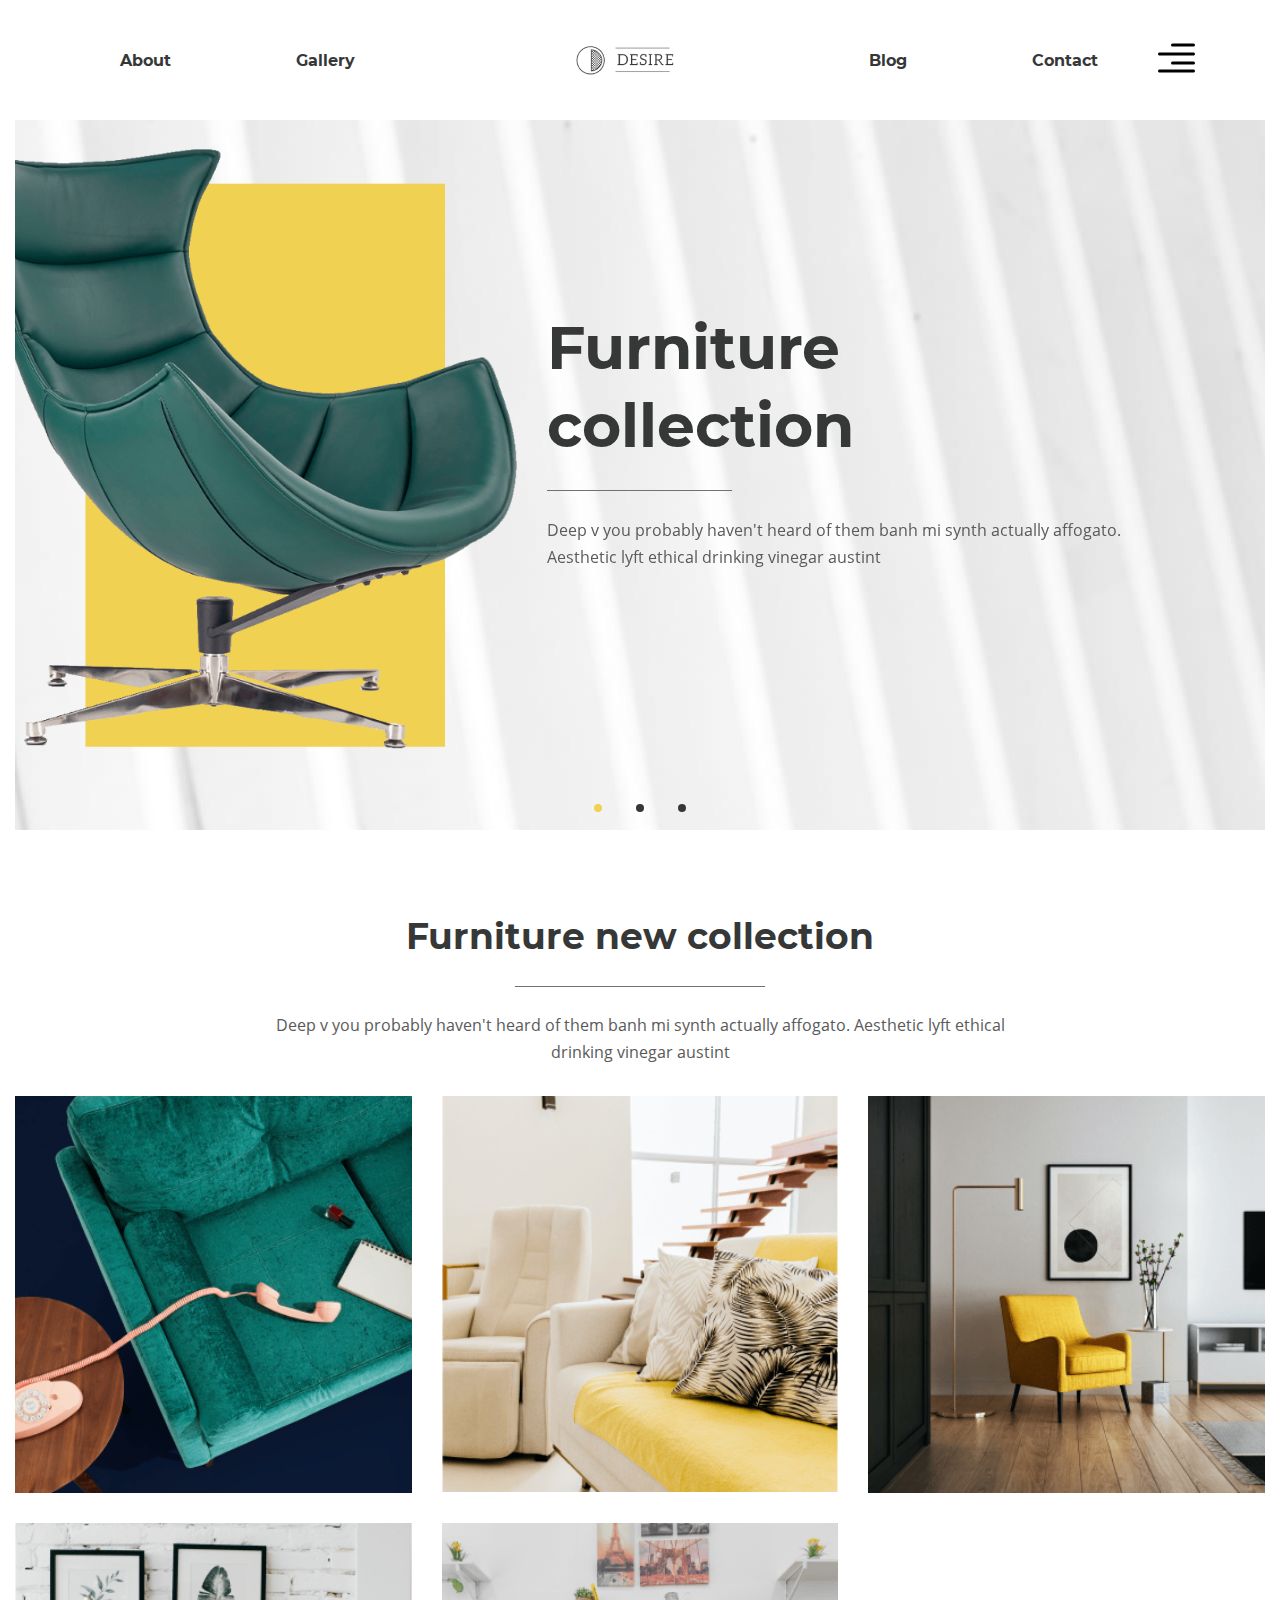
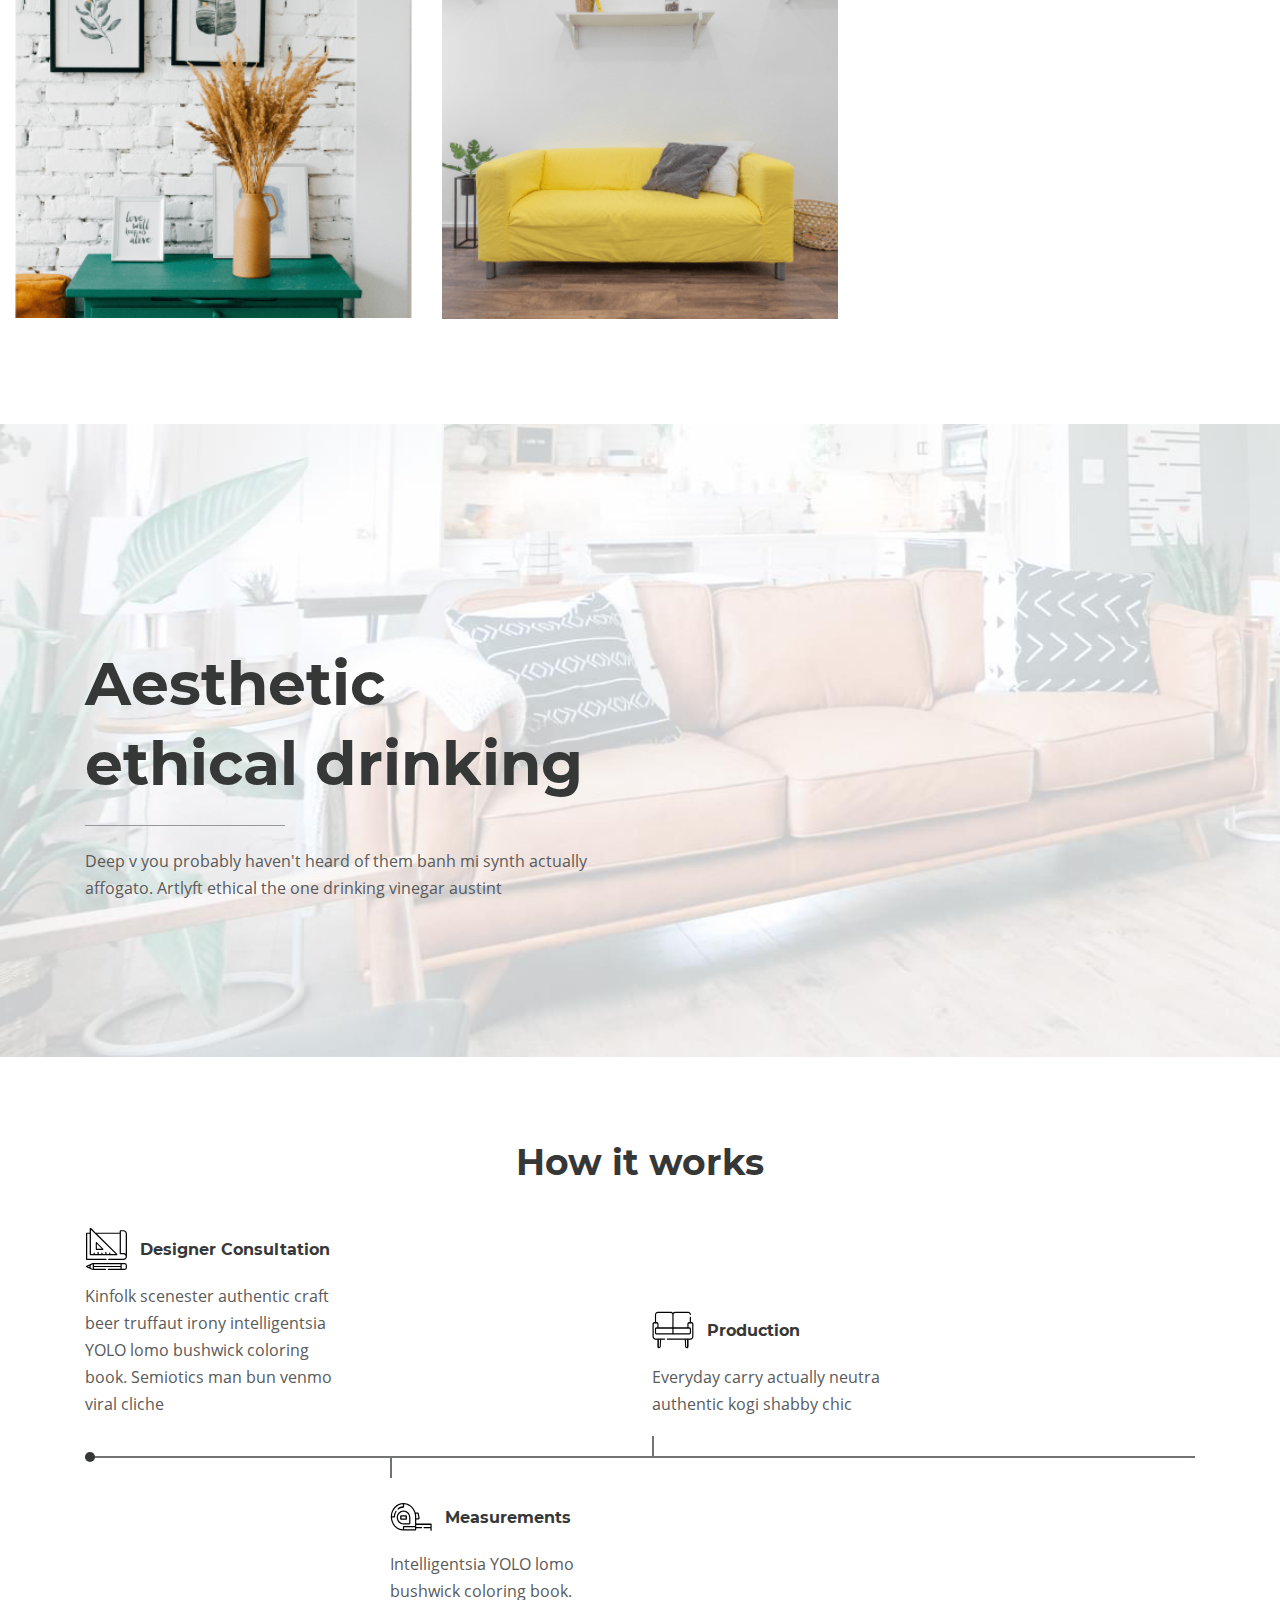
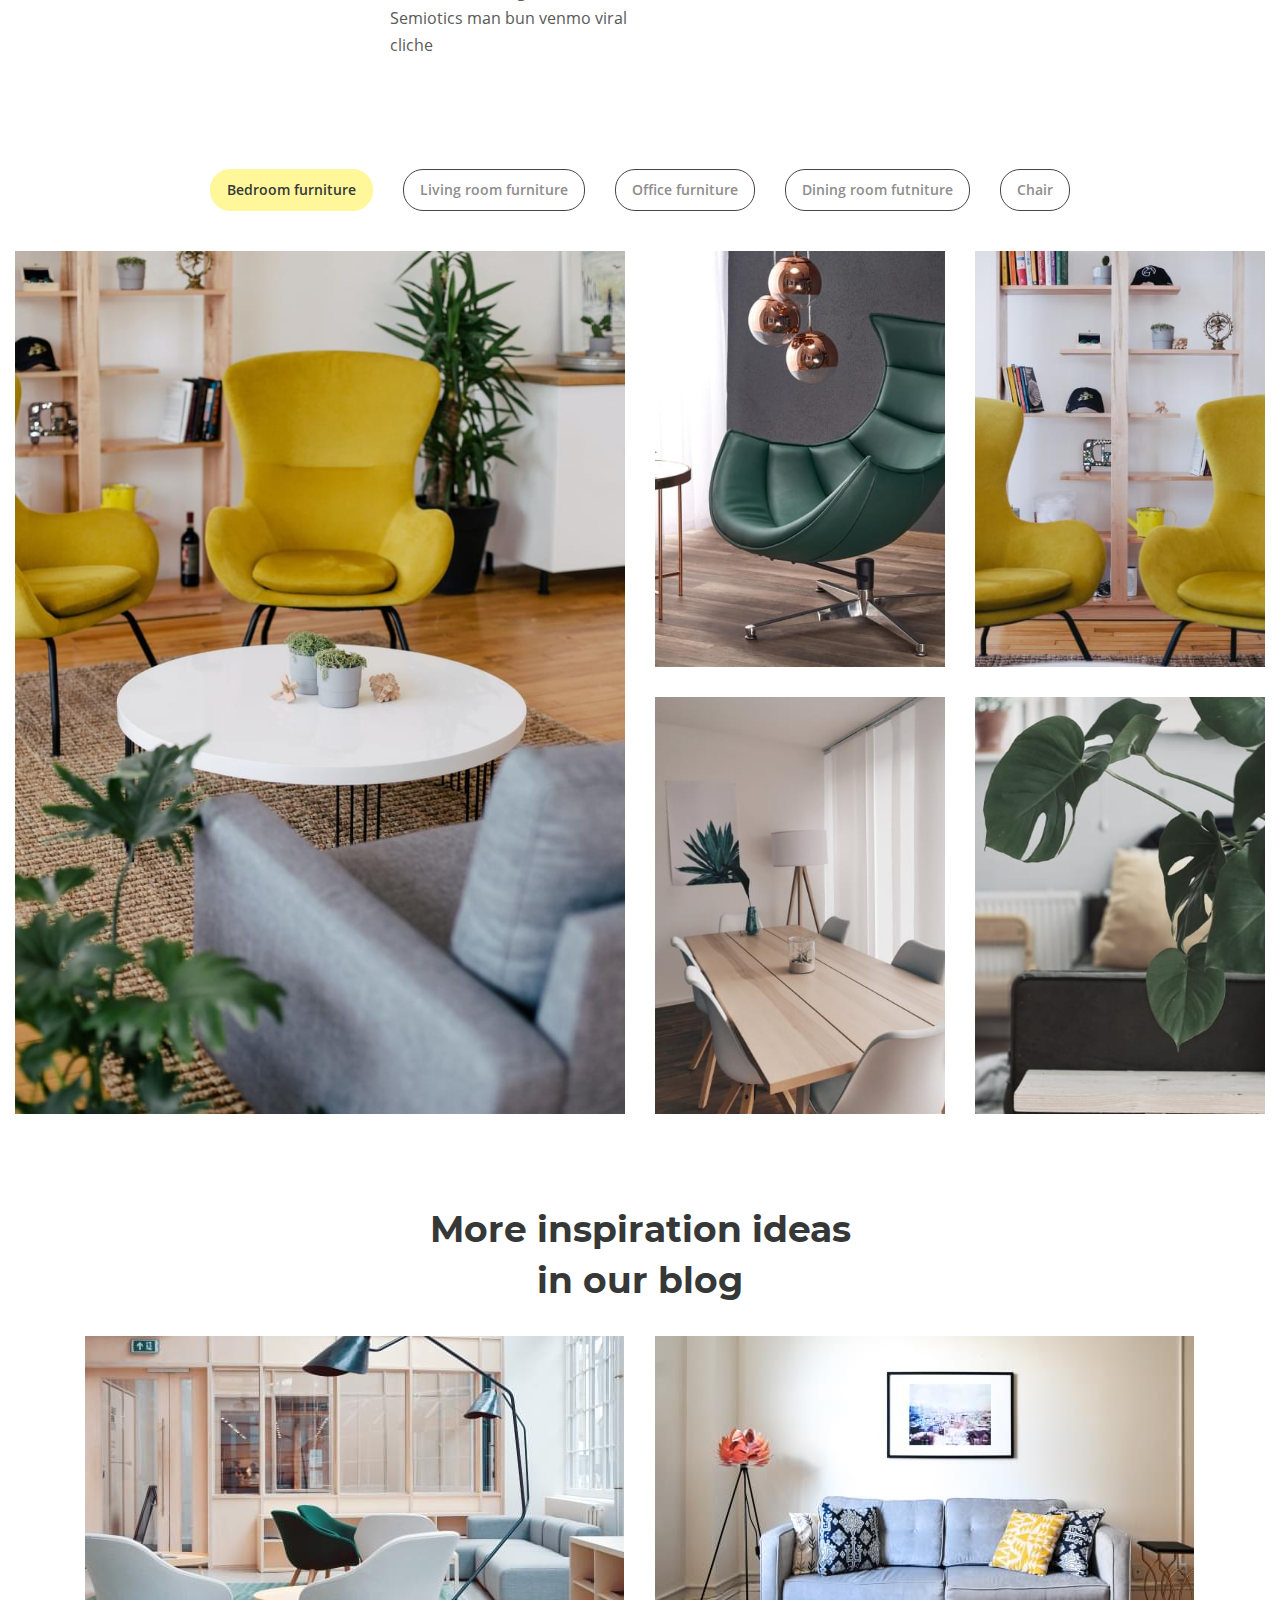
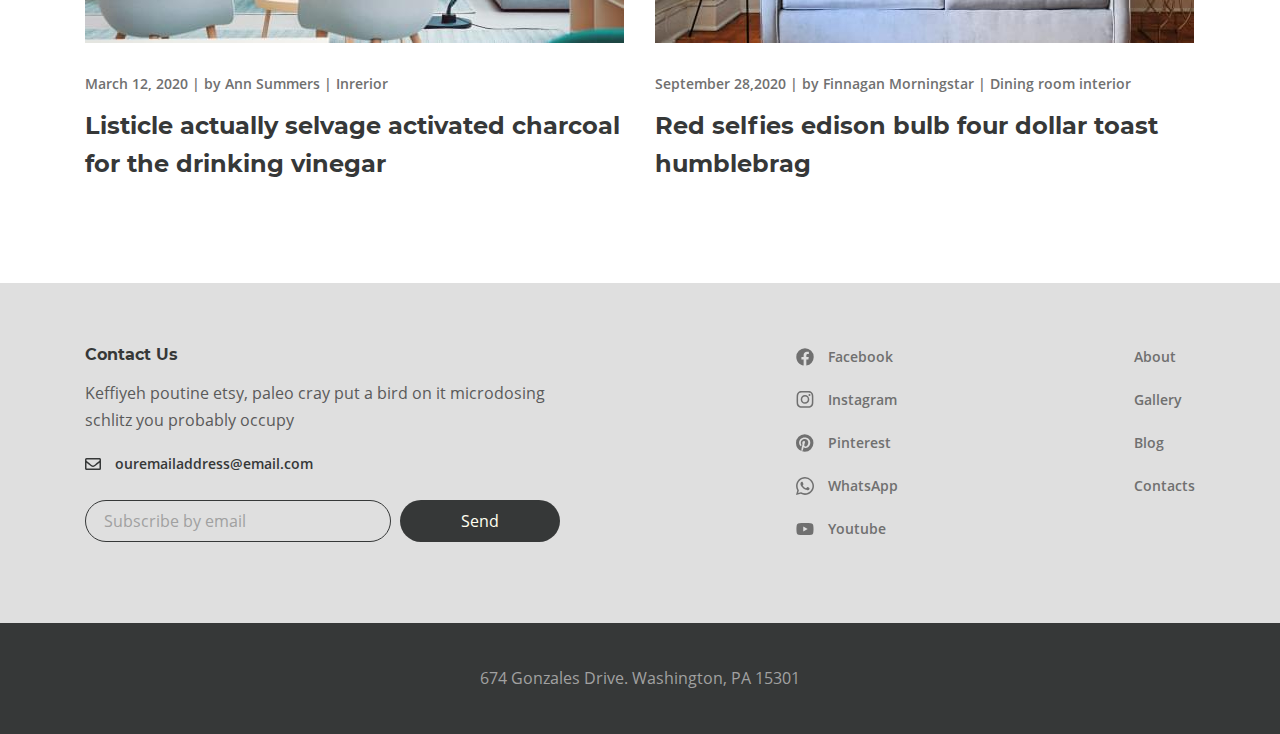
==== commit 8994c439: "Update index.html" ====
--- a/index.html
+++ b/index.html
@@ -1 +1 @@
-<!DOCTYPE html><html lang="ru"><head><meta charset="UTF-8"><meta name="viewport" content="width=device-width,initial-scale=1"><link rel="shortcut icon" href="img/favicon.ico" type="image/x-icon"><meta http-equiv="X-UA-Compatible" content="ie=edge"><meta name="theme-color" content="#111111"><title>Desire - авторская мебель</title><link rel="stylesheet" href="css/global.css"><link rel="stylesheet" href="css/vendor.css"><link rel="stylesheet" href="css/main.css"></head><body><div class="site-container"><header class="header"><div class="container header__container"><nav class="header__menu menu"><ul class="menu__list"><li class="menu__list-item"><a class="menu__list-link" data-page="about" href="https://thunderdrake.github.io/Desire-Furniture/about.html">About</a></li><li class="menu__list-item"><a class="menu__list-link" data-page="gallery" href="https://thunderdrake.github.io/Desire-Furniture/gallery.html">Gallery</a></li></ul></nav><a href="https://thunderdrake.github.io/Desire-Furniture" class="header__logo"><img src="img/logo.png" alt="Desire"></a><nav class="header__menu menu"><ul class="menu__list"><li class="menu__list-item"><a class="menu__list-link" data-page="blog" href="https://thunderdrake.github.io/Desire-Furniture/blog.html">Blog</a></li><li class="menu__list-item"><a class="menu__list-link" data-page="contact" href="https://thunderdrake.github.io/Desire-Furniture/contacts.html">Contact</a></li></ul></nav><button class="header__burger-menu"><svg class="header__burger-icon"><use xlink:href="img/sprite.svg#burger-menu"></use></svg></button> <button class="header__burger"><svg class="header__burger-icon"><use xlink:href="img/sprite.svg#burger-menu"></use></svg></button><div class="rightside-menu"><button class="rightside-menu__close"><svg class="rightside-menu__close-icon"><use xlink:href="img/sprite.svg#close"></use></svg></button><div class="rightside-menu__content"><a class="rightside-menu__logo" href="#"><img src="img/logo-big.png" alt="logo"></a><h4 class="rightside-menu__title">Furniture for life</h4><div class="rightside-menu__text">Sustainable hot chicken skateboard, dreamcatcher meggings actually squid. Slow-carb everyday carry +1 art party microdosing, put a bird on it brooklyn</div><img class="rightside-menu__img" src="img/rightside-img.jpg" alt="furniture img"></div></div></div></header><main class="main"><section class="hero"><div class="container-fluid hero__container"><div class="swiper-container hero__slider"><div class="swiper-wrapper hero__slider-wrapper"><div class="swiper-slide hero__slider-item"><img class="hero__slider-img" src="img/slider-img.png" alt="image"><div class="hero__slider-content"><h2 class="hero__slider-title">Furniture collection1</h2><p class="hero__slider-text">Deep v you probably haven't heard of them banh mi synth actually affogato. Aesthetic lyft ethical drinking vinegar austint</p></div></div><div class="swiper-slide hero__slider-item"><img class="hero__slider-img" src="img/slider-img.png" alt="image"><div class="hero__slider-content"><h2 class="hero__slider-title">Furniture collection2</h2><p class="hero__slider-text">Deep v you probably haven't heard of them banh mi synth actually affogato. Aesthetic lyft ethical drinking vinegar austint</p></div></div><div class="swiper-slide hero__slider-item"><img class="hero__slider-img" src="img/slider-img.png" alt="image"><div class="hero__slider-content"><h2 class="hero__slider-title">Furniture collection3</h2><p class="hero__slider-text">Deep v you probably haven't heard of them banh mi synth actually affogato. Aesthetic lyft ethical drinking vinegar austint</p></div></div></div><div class="swiper-pagination"></div></div></div></section><section class="collection"><div class="container-fluid collection__container"><h3 class="collection__title">Furniture new collection</h3><p class="collection__descr">Deep v you probably haven't heard of them banh mi synth actually affogato. Aesthetic lyft ethical drinking vinegar austint</p><div class="collection__feed feed"><a class="feed__item" href="#"><img class="feed__img" src="img/collection-1.png" alt=""><div class="feed__info"><h6 class="feed__info-title">Truffaut literally trust</h6><div class="feed__info-text">Living room furntiture | Chair</div></div></a><a class="feed__item" href="#"><img class="feed__img" src="img/collection-2.png" alt=""><div class="feed__info"><h6 class="feed__info-title">Truffaut literally trust</h6><div class="feed__info-text">Living room furntiture | Chair</div></div></a><a class="feed__item" href="#"><img class="feed__img" src="img/collection-3.png" alt=""><div class="feed__info"><h6 class="feed__info-title">Truffaut literally trust</h6><div class="feed__info-text">Living room furntiture | Chair</div></div></a><a class="feed__item" href="#"><img class="feed__img" src="img/collection-4.png" alt=""><div class="feed__info"><h6 class="feed__info-title">Truffaut literally trust</h6><div class="feed__info-text">Living room furntiture | Chair</div></div></a><a class="feed__item" href="#"><img class="feed__img" src="img/collection-5.png" alt=""><div class="feed__info"><h6 class="feed__info-title">Truffaut literally trust</h6><div class="feed__info-text">Living room furntiture | Chair</div></div></a></div></div></section><section class="cta"><div class="container cta-container"><h2 class="cta__title">Aesthetic ethical&nbsp;drinking</h2><p class="cta__text">Deep v you probably haven't heard of them banh mi synth actually affogato. Artlyft ethical the one drinking vinegar austint</p></div></section><section class="timeline"><div class="container timeline__container"><h3 class="timeline__title">How it works</h3><div class="timeline__items"><div class="timeline__items-box"><div class="timeline__item timeline__item--consultation"><svg class="timeline__item-icon"><use xlink:href="img/sprite.svg#timeline-icon-1"></use></svg><h6 class="timeline__item-title">Designer Consultation</h6><p class="timeline__item-text">Kinfolk scenester authentic craft beer truffaut irony intelligentsia YOLO lomo bushwick coloring book. Semiotics man bun venmo viral cliche</p></div><div class="timeline__item timeline__item--production"><svg class="timeline__item-icon"><use xlink:href="img/sprite.svg#timeline-icon-2"></use></svg><h6 class="timeline__item-title">Production</h6><p class="timeline__item-text">Everyday carry actually neutra authentic kogi shabby chic</p></div></div><div class="timeline__item timeline__item--measurements"><svg class="timeline__item-icon"><use xlink:href="img/sprite.svg#timeline-icon-3"></use></svg><h6 class="timeline__item-title">Measurements</h6><p class="timeline__item-text">Intelligentsia YOLO lomo bushwick coloring book. Semiotics man bun venmo viral cliche</p></div></div></div></section><div class="gallery"><div class="container-fluid gallery__container"><div class="gallery__buttons"><button class="gallery__button" data-filter=".category-bedroom">Bedroom furniture</button> <button class="gallery__button" data-filter=".category-living">Living room furniture</button> <button class="gallery__button" data-filter=".category-office">Office furniture</button> <button class="gallery__button" data-filter=".category-dining">Dining room futniture</button> <button class="gallery__button" data-filter=".category-chair">Chair</button></div><div class="gallery__wrapper"><div class="gallery__category mix category-bedroom"><a href="#" class="gallery__item"><img src="img/gallery1.jpg" alt=""> </a><a href="#" class="gallery__item"><img src="img/gallery2.jpg" alt=""> </a><a href="#" class="gallery__item"><img src="img/gallery3.jpg" alt=""> </a><a href="#" class="gallery__item"><img src="img/gallery4.jpg" alt=""> </a><a href="#" class="gallery__item"><img src="img/gallery5.jpg" alt=""></a></div><div class="gallery__category mix category-living"><a href="#" class="gallery__item"><img src="img/gallery1.jpg" alt=""> </a><a href="#" class="gallery__item"><img src="img/gallery2.jpg" alt=""> </a><a href="#" class="gallery__item"><img src="img/gallery3.jpg" alt=""> </a><a href="#" class="gallery__item"><img src="img/gallery4.jpg" alt=""> </a><a href="#" class="gallery__item"><img src="img/gallery5.jpg" alt=""></a></div><div class="gallery__category mix category-office"><a href="#" class="gallery__item"><img src="img/gallery1.jpg" alt=""> </a><a href="#" class="gallery__item"><img src="img/gallery2.jpg" alt=""> </a><a href="#" class="gallery__item"><img src="img/gallery3.jpg" alt=""> </a><a href="#" class="gallery__item"><img src="img/gallery4.jpg" alt=""> </a><a href="#" class="gallery__item"><img src="img/gallery5.jpg" alt=""></a></div><div class="gallery__category mix category-dining"><a href="#" class="gallery__item"><img src="img/gallery1.jpg" alt=""> </a><a href="#" class="gallery__item"><img src="img/gallery2.jpg" alt=""> </a><a href="#" class="gallery__item"><img src="img/gallery3.jpg" alt=""> </a><a href="#" class="gallery__item"><img src="img/gallery4.jpg" alt=""> </a><a href="#" class="gallery__item"><img src="img/gallery5.jpg" alt=""></a></div><div class="gallery__category mix category-chair"><a href="#" class="gallery__item"><img src="img/gallery1.jpg" alt=""> </a><a href="#" class="gallery__item"><img src="img/gallery2.jpg" alt=""> </a><a href="#" class="gallery__item"><img src="img/gallery3.jpg" alt=""> </a><a href="#" class="gallery__item"><img src="img/gallery4.jpg" alt=""> </a><a href="#" class="gallery__item"><img src="img/gallery5.jpg" alt=""></a></div></div></div></div><section class="mini-blog"><div class="container mini-blog__container"><h3 class="mini-blog__title">More inspiration ideas in our blog</h3><div class="mini-blog__items"><div class="mini-blog__item"><a class="mini-blog__img-link" href="#"><img class="mini-blog__img" src="img/blog-1.jpg" alt="blog img"></a><div class="mini-blog__links"><span class="mini-blog__date">March 12, 2020</span> | <a href="#" class="mini-blog__author">by Ann Summers</a> | <a href="#" class="mini-blog__theme">Inrerior</a></div><a href="" class="mini-blog__item-link"><h4 class="mini-blog__item-title">Listicle actually selvage activated charcoal for the drinking vinegar</h4></a></div><div class="mini-blog__item"><a class="mini-blog__img-link" href="#"><img class="mini-blog__img" src="img/blog-2.jpg" alt="blog img"></a><div class="mini-blog__links"><span class="mini-blog__date">September 28,2020</span> | <a href="#" class="mini-blog__author">by Finnagan Morningstar</a> | <a href="#" class="mini-blog__theme">Dining room interior</a></div><a href="" class="mini-blog__item-link"><h4 class="mini-blog__item-title">Red selfies edison bulb four dollar toast humblebrag</h4></a></div></div></div></section></main><footer class="footer"><div class="container footer__container"><div class="footer__content"><div class="footer__info"><h6 class="footer__info-title">Contact Us</h6><div class="footer__info-text">Keffiyeh poutine etsy, paleo cray put a bird on it microdosing schlitz you probably occupy</div><a class="footer__info-email" href="mailto:ouremailaddress@email.com"><svg class="footer__info-email-icon"><use xlink:href="img/sprite.svg#email-icon"></use></svg> ouremailaddress@email.com</a><form class="footer__form"><input class="footer__form-input" type="email" placeholder="Subscribe by email"> <button class="footer__form-button" type="submit">Send</button></form></div><ul class="footer__social"><li class="footer__social-item"><svg class="footer__social-icon"><use xlink:href="img/sprite.svg#facebook-icon"></use></svg> <a class="footer__social-link" href="https://www.facebook.com/profile.php?id=100010169139202">Facebook</a></li><li class="footer__social-item"><svg class="footer__social-icon"><use xlink:href="img/sprite.svg#instagram-icon"></use></svg> <a class="footer__social-link" href="https://www.instagram.com/tim_krivenkov/">Instagram</a></li><li class="footer__social-item"><svg class="footer__social-icon"><use xlink:href="img/sprite.svg#pinterest-icon"></use></svg> <a class="footer__social-link" href="#">Pinterest</a></li><li class="footer__social-item"><svg class="footer__social-icon"><use xlink:href="img/sprite.svg#whatsapp-icon"></use></svg> <a class="footer__social-link" href="#">WhatsApp</a></li><li class="footer__social-item"><svg class="footer__social-icon"><use xlink:href="img/sprite.svg#youtube-icon"></use></svg> <a class="footer__social-link" href="#">Youtube</a></li></ul><nav class="footer__menu"><ul class="footer__menu-list"><li class="footer__menu-item"><a class="footer__menu-link" href="https://thunderdrake.github.io/Desire-Furniture/about.html">About</a></li><li class="footer__menu-item"><a class="footer__menu-link" href="https://thunderdrake.github.io/Desire-Furniture/gallery.html">Gallery</a></li><li class="footer__menu-item"><a class="footer__menu-link" href="https://thunderdrake.github.io/Desire-Furniture/blog.html">Blog</a></li><li class="footer__menu-item"><a class="footer__menu-link" href="https://thunderdrake.github.io/Desire-Furniture/contacts.html">Contacts</a></li></ul></nav></div></div><div class="footer__copyright">674 Gonzales Drive. Washington, PA 15301</div></footer><div class="modal"><div class="modal__container" role="dialog" aria-modal="true" data-graph-target="first"><button class="btn-reset modal__close" aria-label="Закрыть модальное окно"></button><div class="modal-content"><iframe class="modal-video" width="100%" height="500" src="" title="YouTube video player" frameborder="0" allow="accelerometer; autoplay; clipboard-write; encrypted-media; gyroscope; picture-in-picture" allowfullscreen></iframe></div></div></div></div><script src="js/vendor.js"></script><script src="js/main.js"></script></body></html>+<!DOCTYPE html><html lang="ru"><head><meta charset="UTF-8"><meta name="viewport" content="width=device-width,initial-scale=1"><link rel="shortcut icon" href="img/favicon.ico" type="image/x-icon"><meta http-equiv="X-UA-Compatible" content="ie=edge"><meta name="theme-color" content="#111111"><title>Desire - авторская мебель</title><link rel="stylesheet" href="css/global.css"><link rel="stylesheet" href="css/vendor.css"><link rel="stylesheet" href="css/main.css"></head><body><div class="site-container"><header class="header"><div class="container header__container"><nav class="header__menu menu"><ul class="menu__list"><li class="menu__list-item"><a class="menu__list-link" data-page="about" href="https://thunderdrake.github.io/Desire-Furniture/about.html">About</a></li><li class="menu__list-item"><a class="menu__list-link" data-page="gallery" href="https://thunderdrake.github.io/Desire-Furniture/gallery.html">Gallery</a></li></ul></nav><a href="https://thunderdrake.github.io/Desire-Furniture" class="header__logo"><img src="img/logo.png" alt="Desire"></a><nav class="header__menu menu"><ul class="menu__list"><li class="menu__list-item"><a class="menu__list-link" data-page="blog" href="https://thunderdrake.github.io/Desire-Furniture/blog.html">Blog</a></li><li class="menu__list-item"><a class="menu__list-link" data-page="contact" href="https://thunderdrake.github.io/Desire-Furniture/contacts.html">Contact</a></li></ul></nav><button class="header__burger-menu"><svg class="header__burger-icon"><use xlink:href="img/sprite.svg#burger-menu"></use></svg></button> <button class="header__burger"><svg class="header__burger-icon"><use xlink:href="img/sprite.svg#burger-menu"></use></svg></button><div class="rightside-menu"><button class="rightside-menu__close"><svg class="rightside-menu__close-icon"><use xlink:href="img/sprite.svg#close"></use></svg></button><div class="rightside-menu__content"><a class="rightside-menu__logo" href="#"><img src="img/logo-big.png" alt="logo"></a><h4 class="rightside-menu__title">Furniture for life</h4><div class="rightside-menu__text">Sustainable hot chicken skateboard, dreamcatcher meggings actually squid. Slow-carb everyday carry +1 art party microdosing, put a bird on it brooklyn</div><img class="rightside-menu__img" src="img/rightside-img.jpg" alt="furniture img"></div></div></div></header><main class="main"><section class="hero"><div class="container-fluid hero__container"><div class="swiper-container hero__slider"><div class="swiper-wrapper hero__slider-wrapper"><div class="swiper-slide hero__slider-item"><img class="hero__slider-img" src="img/slider-img.png" alt="image"><div class="hero__slider-content"><h2 class="hero__slider-title">Furniture collection</h2><p class="hero__slider-text">Deep v you probably haven't heard of them banh mi synth actually affogato. Aesthetic lyft ethical drinking vinegar austint</p></div></div><div class="swiper-slide hero__slider-item"><img class="hero__slider-img" src="img/slider-img.png" alt="image"><div class="hero__slider-content"><h2 class="hero__slider-title">Furniture collection</h2><p class="hero__slider-text">Deep v you probably haven't heard of them banh mi synth actually affogato. Aesthetic lyft ethical drinking vinegar austint</p></div></div><div class="swiper-slide hero__slider-item"><img class="hero__slider-img" src="img/slider-img.png" alt="image"><div class="hero__slider-content"><h2 class="hero__slider-title">Furniture collection</h2><p class="hero__slider-text">Deep v you probably haven't heard of them banh mi synth actually affogato. Aesthetic lyft ethical drinking vinegar austint</p></div></div></div><div class="swiper-pagination"></div></div></div></section><section class="collection"><div class="container-fluid collection__container"><h3 class="collection__title">Furniture new collection</h3><p class="collection__descr">Deep v you probably haven't heard of them banh mi synth actually affogato. Aesthetic lyft ethical drinking vinegar austint</p><div class="collection__feed feed"><a class="feed__item" href="#"><img class="feed__img" src="img/collection-1.png" alt=""><div class="feed__info"><h6 class="feed__info-title">Truffaut literally trust</h6><div class="feed__info-text">Living room furntiture | Chair</div></div></a><a class="feed__item" href="#"><img class="feed__img" src="img/collection-2.png" alt=""><div class="feed__info"><h6 class="feed__info-title">Truffaut literally trust</h6><div class="feed__info-text">Living room furntiture | Chair</div></div></a><a class="feed__item" href="#"><img class="feed__img" src="img/collection-3.png" alt=""><div class="feed__info"><h6 class="feed__info-title">Truffaut literally trust</h6><div class="feed__info-text">Living room furntiture | Chair</div></div></a><a class="feed__item" href="#"><img class="feed__img" src="img/collection-4.png" alt=""><div class="feed__info"><h6 class="feed__info-title">Truffaut literally trust</h6><div class="feed__info-text">Living room furntiture | Chair</div></div></a><a class="feed__item" href="#"><img class="feed__img" src="img/collection-5.png" alt=""><div class="feed__info"><h6 class="feed__info-title">Truffaut literally trust</h6><div class="feed__info-text">Living room furntiture | Chair</div></div></a></div></div></section><section class="cta"><div class="container cta-container"><h2 class="cta__title">Aesthetic ethical&nbsp;drinking</h2><p class="cta__text">Deep v you probably haven't heard of them banh mi synth actually affogato. Artlyft ethical the one drinking vinegar austint</p></div></section><section class="timeline"><div class="container timeline__container"><h3 class="timeline__title">How it works</h3><div class="timeline__items"><div class="timeline__items-box"><div class="timeline__item timeline__item--consultation"><svg class="timeline__item-icon"><use xlink:href="img/sprite.svg#timeline-icon-1"></use></svg><h6 class="timeline__item-title">Designer Consultation</h6><p class="timeline__item-text">Kinfolk scenester authentic craft beer truffaut irony intelligentsia YOLO lomo bushwick coloring book. Semiotics man bun venmo viral cliche</p></div><div class="timeline__item timeline__item--production"><svg class="timeline__item-icon"><use xlink:href="img/sprite.svg#timeline-icon-2"></use></svg><h6 class="timeline__item-title">Production</h6><p class="timeline__item-text">Everyday carry actually neutra authentic kogi shabby chic</p></div></div><div class="timeline__item timeline__item--measurements"><svg class="timeline__item-icon"><use xlink:href="img/sprite.svg#timeline-icon-3"></use></svg><h6 class="timeline__item-title">Measurements</h6><p class="timeline__item-text">Intelligentsia YOLO lomo bushwick coloring book. Semiotics man bun venmo viral cliche</p></div></div></div></section><div class="gallery"><div class="container-fluid gallery__container"><div class="gallery__buttons"><button class="gallery__button" data-filter=".category-bedroom">Bedroom furniture</button> <button class="gallery__button" data-filter=".category-living">Living room furniture</button> <button class="gallery__button" data-filter=".category-office">Office furniture</button> <button class="gallery__button" data-filter=".category-dining">Dining room futniture</button> <button class="gallery__button" data-filter=".category-chair">Chair</button></div><div class="gallery__wrapper"><div class="gallery__category mix category-bedroom"><a href="#" class="gallery__item"><img src="img/gallery1.jpg" alt=""> </a><a href="#" class="gallery__item"><img src="img/gallery2.jpg" alt=""> </a><a href="#" class="gallery__item"><img src="img/gallery3.jpg" alt=""> </a><a href="#" class="gallery__item"><img src="img/gallery4.jpg" alt=""> </a><a href="#" class="gallery__item"><img src="img/gallery5.jpg" alt=""></a></div><div class="gallery__category mix category-living"><a href="#" class="gallery__item"><img src="img/gallery1.jpg" alt=""> </a><a href="#" class="gallery__item"><img src="img/gallery2.jpg" alt=""> </a><a href="#" class="gallery__item"><img src="img/gallery3.jpg" alt=""> </a><a href="#" class="gallery__item"><img src="img/gallery4.jpg" alt=""> </a><a href="#" class="gallery__item"><img src="img/gallery5.jpg" alt=""></a></div><div class="gallery__category mix category-office"><a href="#" class="gallery__item"><img src="img/gallery1.jpg" alt=""> </a><a href="#" class="gallery__item"><img src="img/gallery2.jpg" alt=""> </a><a href="#" class="gallery__item"><img src="img/gallery3.jpg" alt=""> </a><a href="#" class="gallery__item"><img src="img/gallery4.jpg" alt=""> </a><a href="#" class="gallery__item"><img src="img/gallery5.jpg" alt=""></a></div><div class="gallery__category mix category-dining"><a href="#" class="gallery__item"><img src="img/gallery1.jpg" alt=""> </a><a href="#" class="gallery__item"><img src="img/gallery2.jpg" alt=""> </a><a href="#" class="gallery__item"><img src="img/gallery3.jpg" alt=""> </a><a href="#" class="gallery__item"><img src="img/gallery4.jpg" alt=""> </a><a href="#" class="gallery__item"><img src="img/gallery5.jpg" alt=""></a></div><div class="gallery__category mix category-chair"><a href="#" class="gallery__item"><img src="img/gallery1.jpg" alt=""> </a><a href="#" class="gallery__item"><img src="img/gallery2.jpg" alt=""> </a><a href="#" class="gallery__item"><img src="img/gallery3.jpg" alt=""> </a><a href="#" class="gallery__item"><img src="img/gallery4.jpg" alt=""> </a><a href="#" class="gallery__item"><img src="img/gallery5.jpg" alt=""></a></div></div></div></div><section class="mini-blog"><div class="container mini-blog__container"><h3 class="mini-blog__title">More inspiration ideas in our blog</h3><div class="mini-blog__items"><div class="mini-blog__item"><a class="mini-blog__img-link" href="#"><img class="mini-blog__img" src="img/blog-1.jpg" alt="blog img"></a><div class="mini-blog__links"><span class="mini-blog__date">March 12, 2020</span> | <a href="#" class="mini-blog__author">by Ann Summers</a> | <a href="#" class="mini-blog__theme">Inrerior</a></div><a href="" class="mini-blog__item-link"><h4 class="mini-blog__item-title">Listicle actually selvage activated charcoal for the drinking vinegar</h4></a></div><div class="mini-blog__item"><a class="mini-blog__img-link" href="#"><img class="mini-blog__img" src="img/blog-2.jpg" alt="blog img"></a><div class="mini-blog__links"><span class="mini-blog__date">September 28,2020</span> | <a href="#" class="mini-blog__author">by Finnagan Morningstar</a> | <a href="#" class="mini-blog__theme">Dining room interior</a></div><a href="" class="mini-blog__item-link"><h4 class="mini-blog__item-title">Red selfies edison bulb four dollar toast humblebrag</h4></a></div></div></div></section></main><footer class="footer"><div class="container footer__container"><div class="footer__content"><div class="footer__info"><h6 class="footer__info-title">Contact Us</h6><div class="footer__info-text">Keffiyeh poutine etsy, paleo cray put a bird on it microdosing schlitz you probably occupy</div><a class="footer__info-email" href="mailto:ouremailaddress@email.com"><svg class="footer__info-email-icon"><use xlink:href="img/sprite.svg#email-icon"></use></svg> ouremailaddress@email.com</a><form class="footer__form"><input class="footer__form-input" type="email" placeholder="Subscribe by email"> <button class="footer__form-button" type="submit">Send</button></form></div><ul class="footer__social"><li class="footer__social-item"><svg class="footer__social-icon"><use xlink:href="img/sprite.svg#facebook-icon"></use></svg> <a class="footer__social-link" href="https://www.facebook.com/profile.php?id=100010169139202">Facebook</a></li><li class="footer__social-item"><svg class="footer__social-icon"><use xlink:href="img/sprite.svg#instagram-icon"></use></svg> <a class="footer__social-link" href="https://www.instagram.com/tim_krivenkov/">Instagram</a></li><li class="footer__social-item"><svg class="footer__social-icon"><use xlink:href="img/sprite.svg#pinterest-icon"></use></svg> <a class="footer__social-link" href="#">Pinterest</a></li><li class="footer__social-item"><svg class="footer__social-icon"><use xlink:href="img/sprite.svg#whatsapp-icon"></use></svg> <a class="footer__social-link" href="#">WhatsApp</a></li><li class="footer__social-item"><svg class="footer__social-icon"><use xlink:href="img/sprite.svg#youtube-icon"></use></svg> <a class="footer__social-link" href="#">Youtube</a></li></ul><nav class="footer__menu"><ul class="footer__menu-list"><li class="footer__menu-item"><a class="footer__menu-link" href="https://thunderdrake.github.io/Desire-Furniture/about.html">About</a></li><li class="footer__menu-item"><a class="footer__menu-link" href="https://thunderdrake.github.io/Desire-Furniture/gallery.html">Gallery</a></li><li class="footer__menu-item"><a class="footer__menu-link" href="https://thunderdrake.github.io/Desire-Furniture/blog.html">Blog</a></li><li class="footer__menu-item"><a class="footer__menu-link" href="https://thunderdrake.github.io/Desire-Furniture/contacts.html">Contacts</a></li></ul></nav></div></div><div class="footer__copyright">674 Gonzales Drive. Washington, PA 15301</div></footer><div class="modal"><div class="modal__container" role="dialog" aria-modal="true" data-graph-target="first"><button class="btn-reset modal__close" aria-label="Закрыть модальное окно"></button><div class="modal-content"><iframe class="modal-video" width="100%" height="500" src="" title="YouTube video player" frameborder="0" allow="accelerometer; autoplay; clipboard-write; encrypted-media; gyroscope; picture-in-picture" allowfullscreen></iframe></div></div></div></div><script src="js/vendor.js"></script><script src="js/main.js"></script></body></html>
